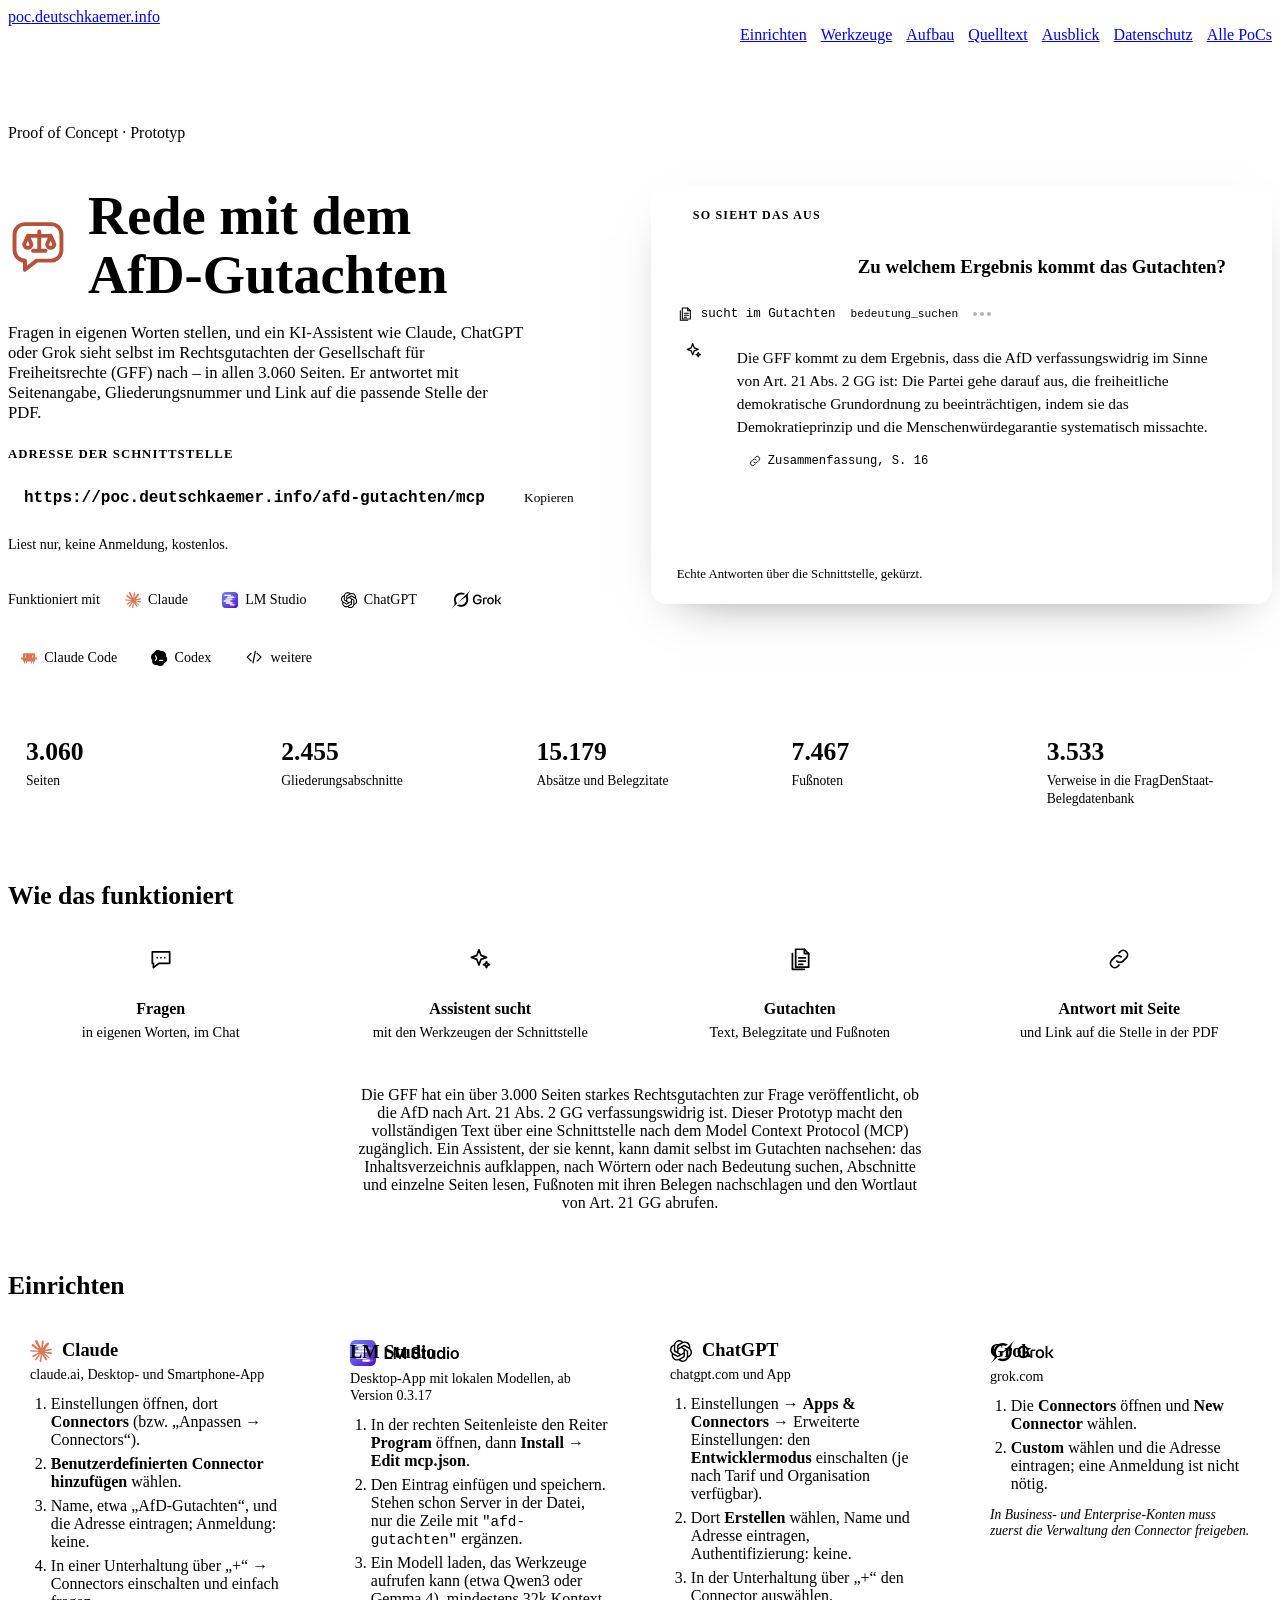
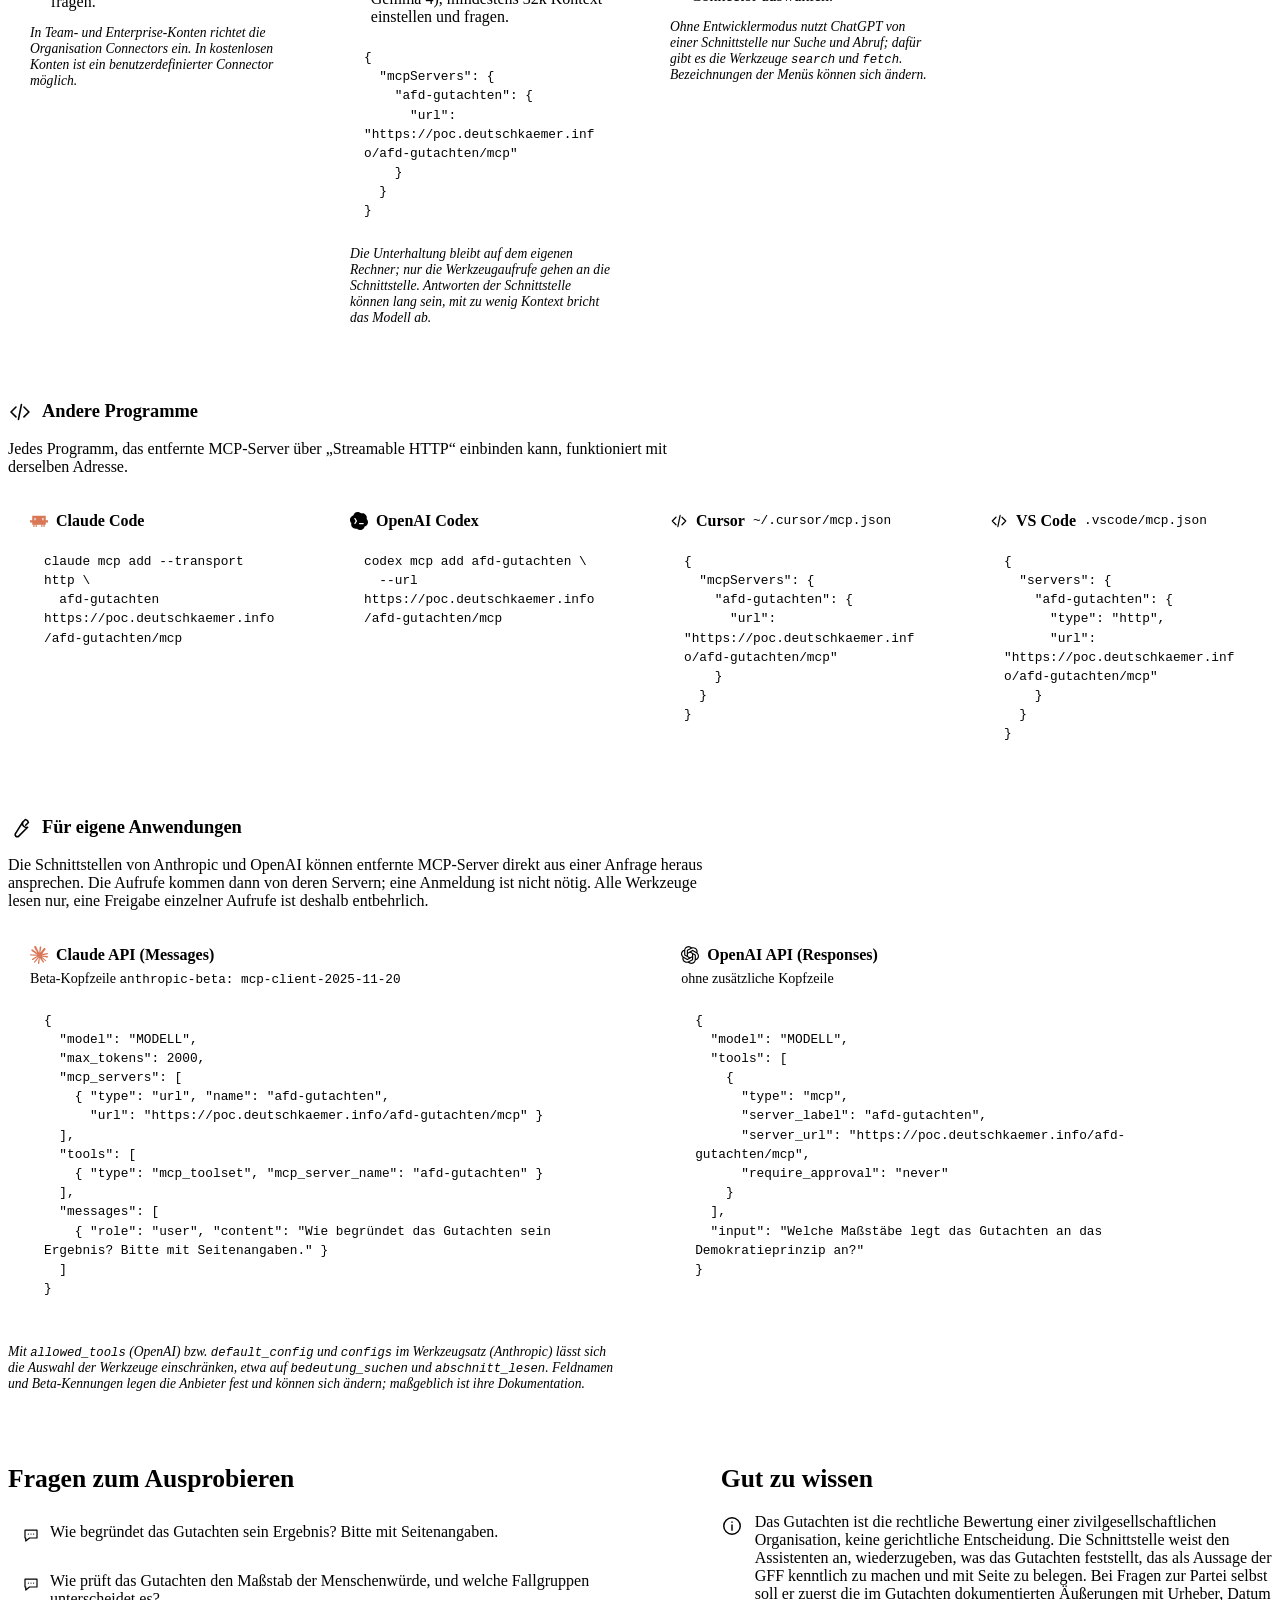
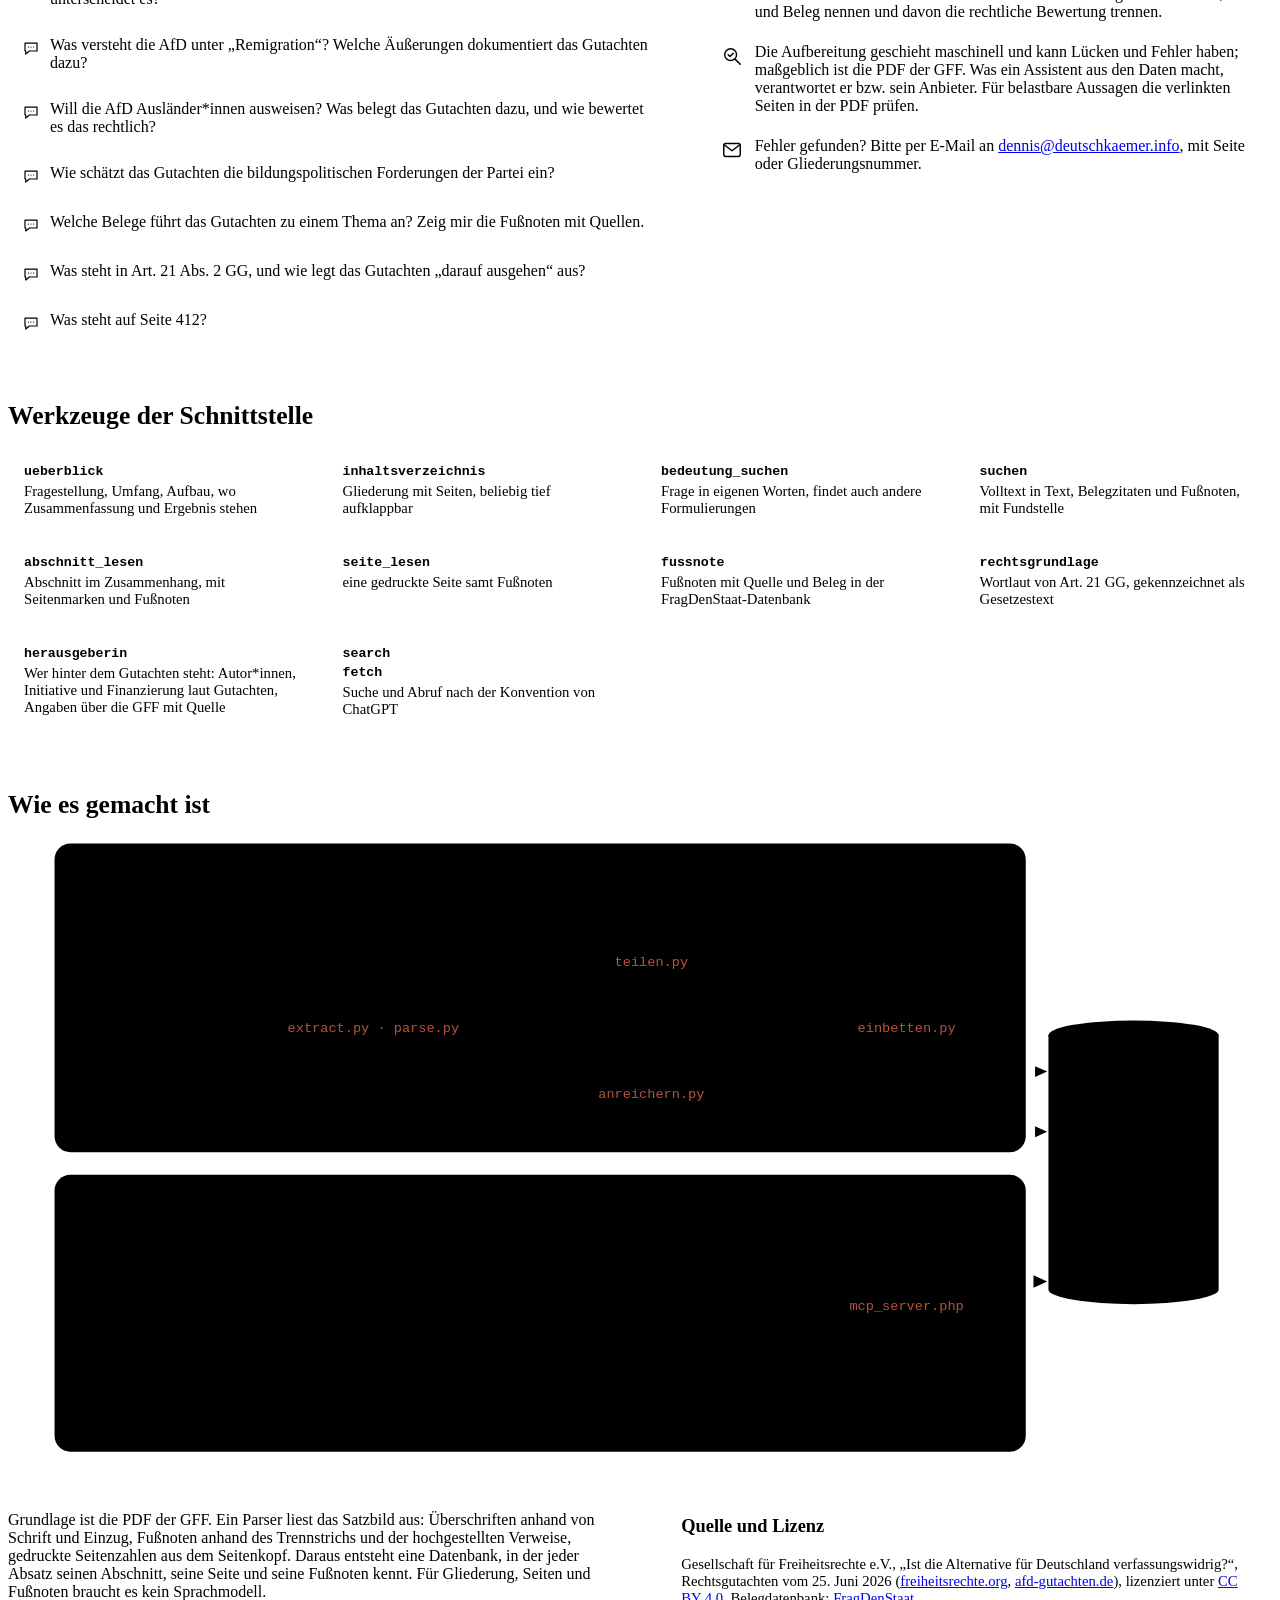
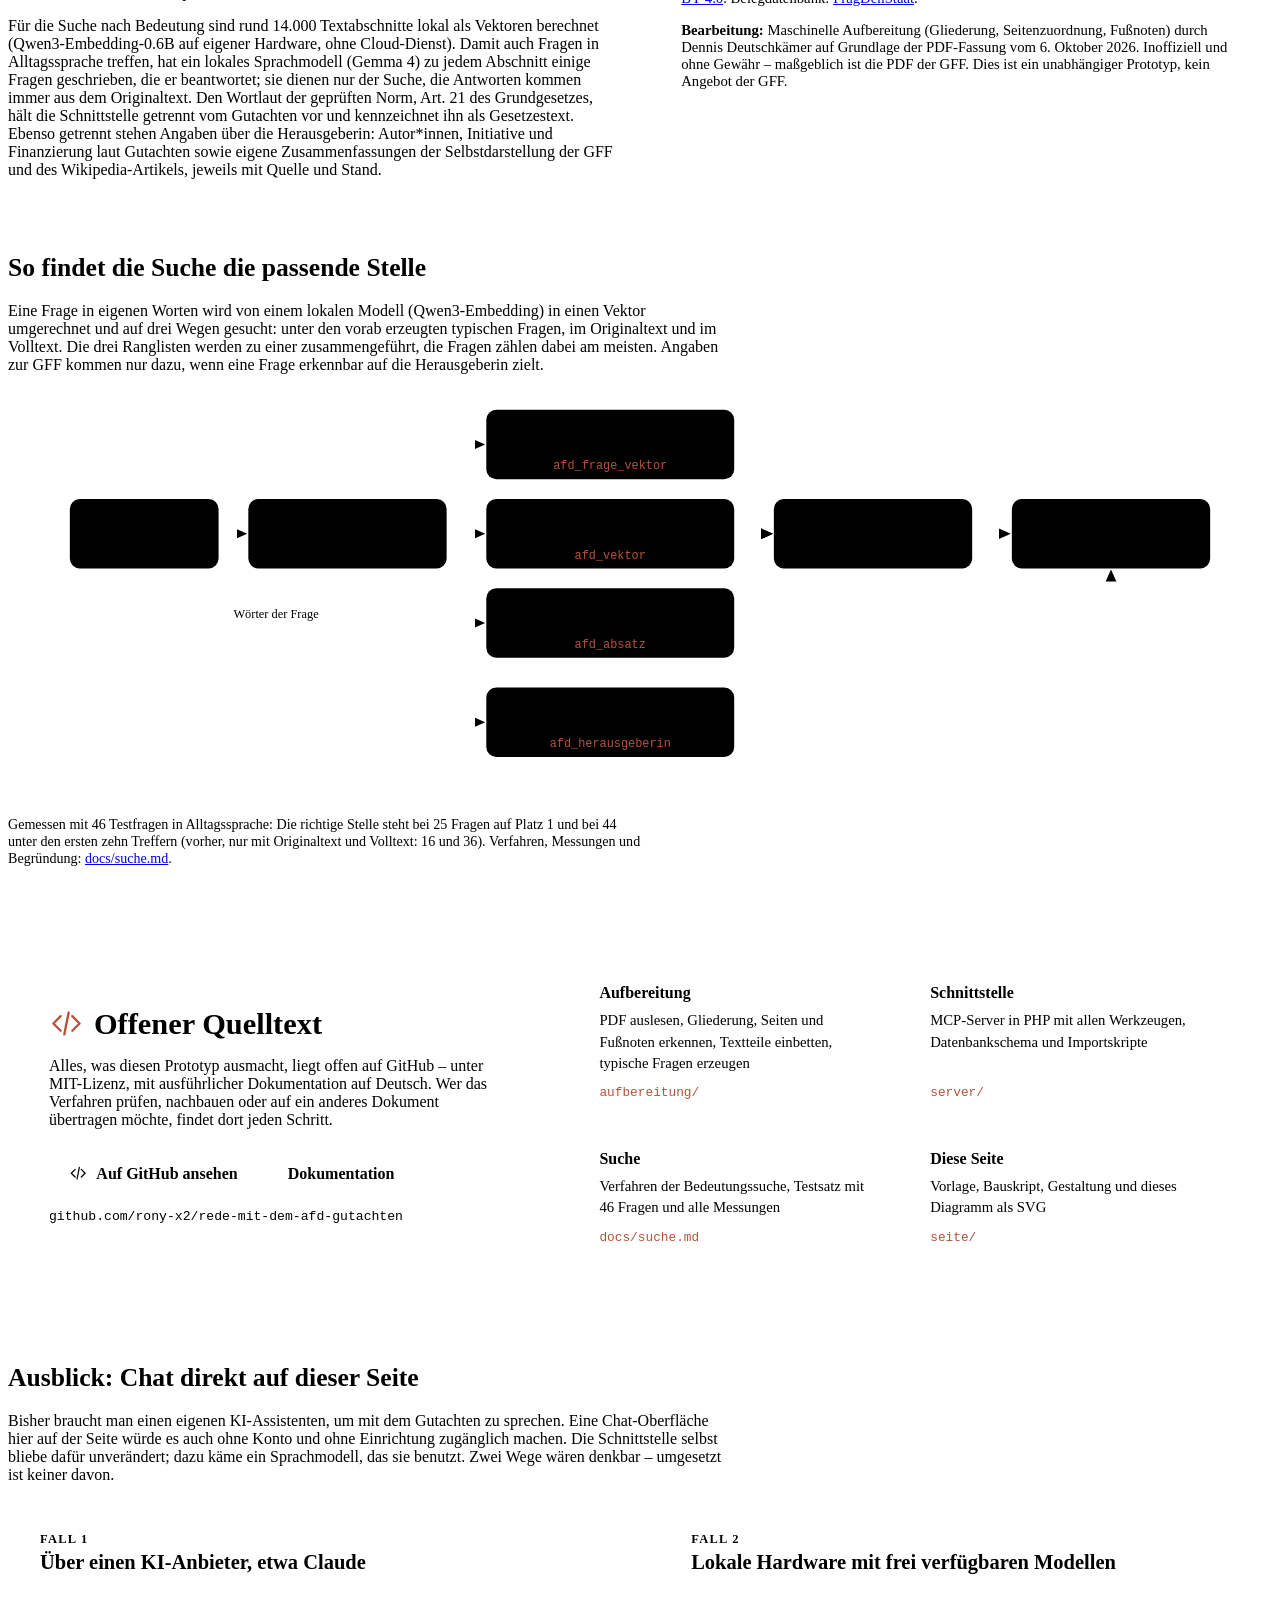
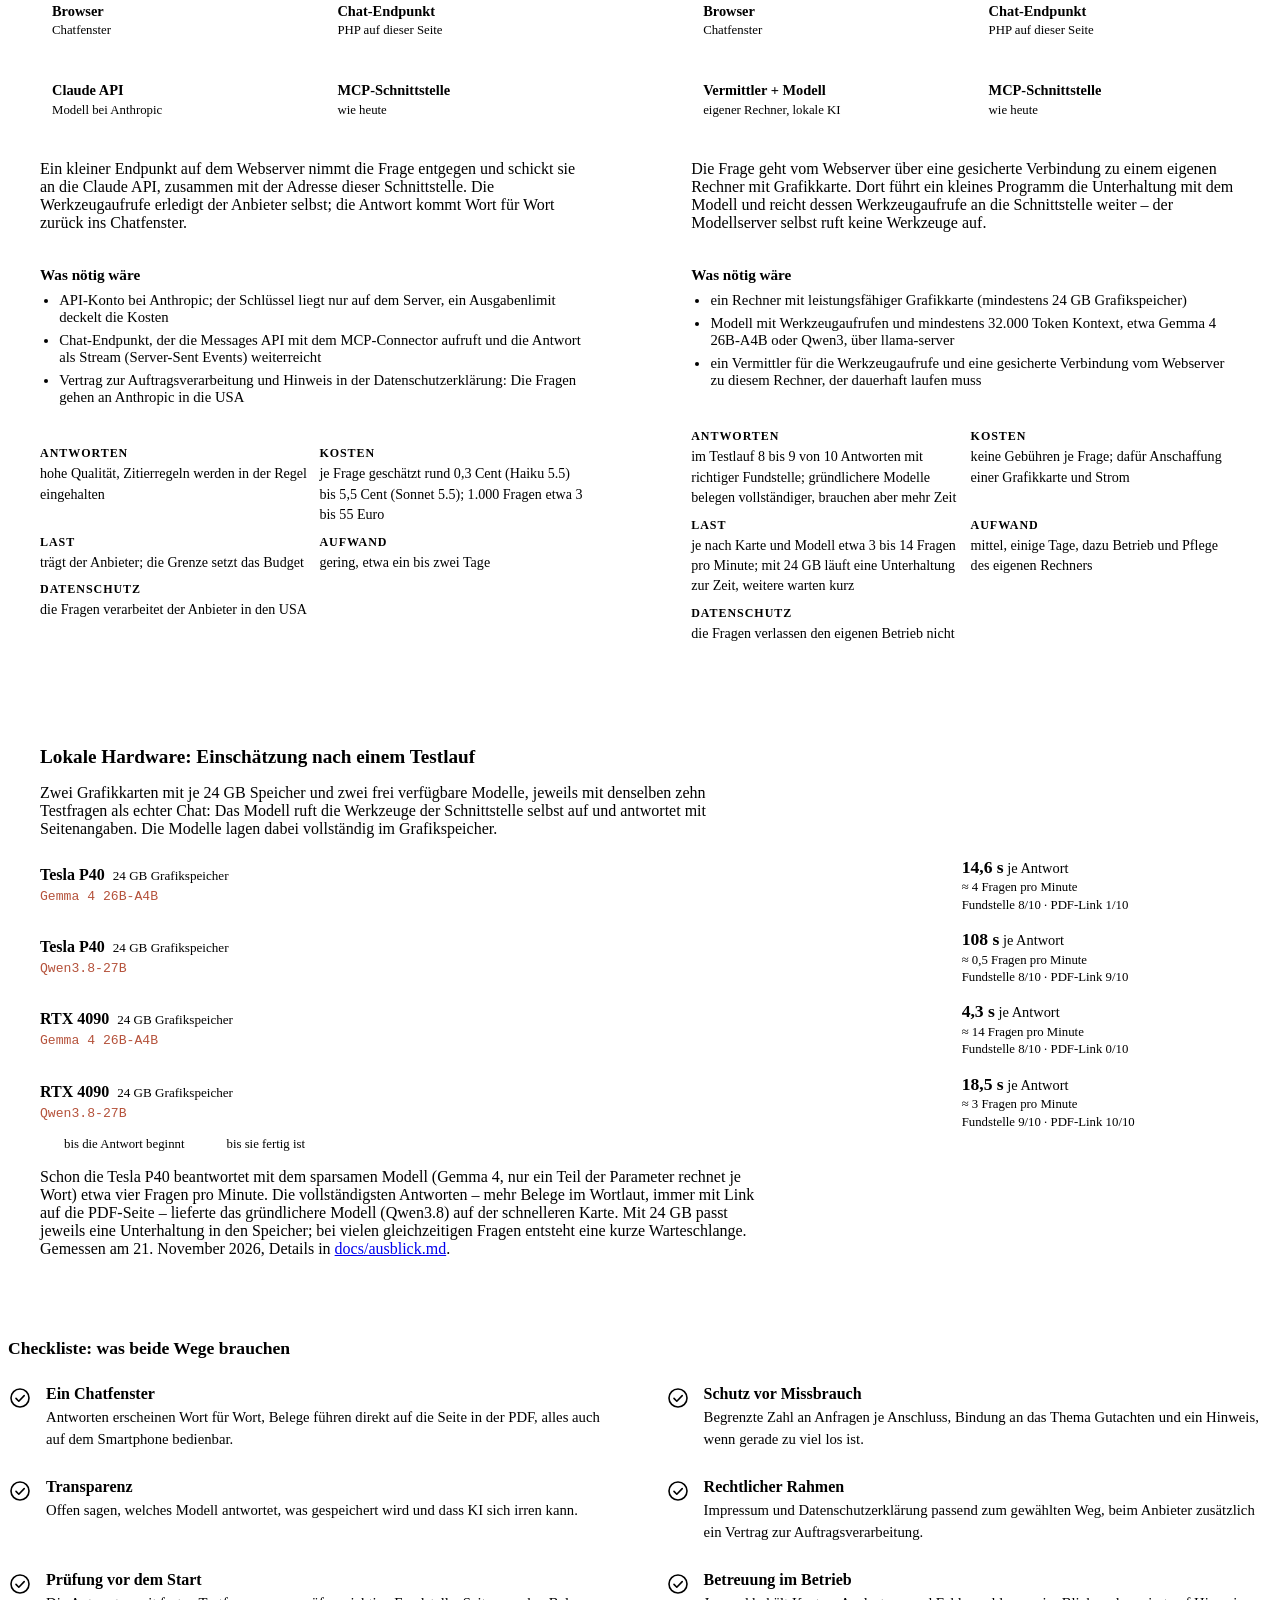
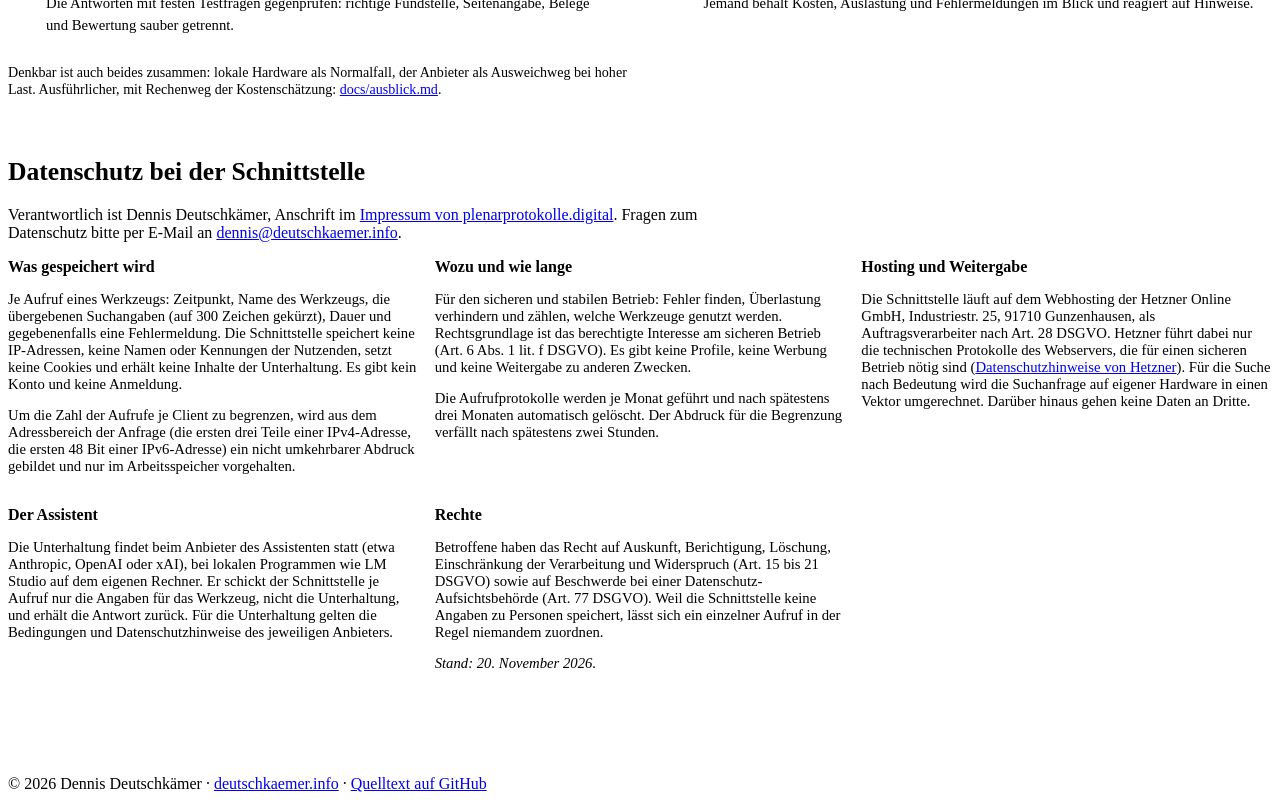
==== seite/index.html @ be5e16a2 "Projektseite vollständig im Repository Gebaute Seite (seite/index.html) und das gemeinsame Styleshee" ====
<!DOCTYPE html>
<html lang="de">
<head>
  <meta charset="utf-8">
  <meta name="viewport" content="width=device-width, initial-scale=1">
  <title>Rede mit dem AfD-Gutachten – Proof of Concept</title>
  <meta name="description" content="Das Rechtsgutachten der Gesellschaft für Freiheitsrechte zur AfD mit Claude, ChatGPT, Grok oder einem anderen Assistenten befragen: Einrichtung der MCP-Schnittstelle, Antworten mit Seitenangaben.">
  <meta name="robots" content="noindex">
  <meta name="color-scheme" content="dark light">
  <meta name="darkreader-lock">
  <link rel="icon" href="favicon.svg" type="image/svg+xml">
  <link rel="icon" href="favicon-32.png" sizes="32x32" type="image/png">
  <link rel="apple-touch-icon" href="apple-touch-icon.png">
  <meta name="theme-color" content="#0f1115">
  <script>document.documentElement.classList.add('js')</script>
  <link rel="stylesheet" href="/style.css?v=5">
  <link rel="stylesheet" href="seite.css?v=16">
</head>
<body>
  <header class="kopf">
    <div class="rahmen">
      <a class="marke" href="/">poc<span>.deutschkaemer.info</span></a>
      <button class="menue-knopf" type="button" aria-expanded="false" aria-controls="hauptnavigation"><svg class="ikon auf" viewBox="0 0 24 24" fill="none" stroke="currentColor" stroke-width="1.6" stroke-linecap="round" stroke-linejoin="round" aria-hidden="true" focusable="false"><path d="M4 7h16M4 12h16M4 17h16"/></svg><svg class="ikon zu" viewBox="0 0 24 24" fill="none" stroke="currentColor" stroke-width="1.6" stroke-linecap="round" stroke-linejoin="round" aria-hidden="true" focusable="false"><path d="M6 6l12 12M18 6L6 18"/></svg><span class="menue-wort">Menü</span></button>
      <nav id="hauptnavigation" aria-label="Hauptnavigation">
        <a href="#einrichten">Einrichten</a>
        <a href="#werkzeuge">Werkzeuge</a>
        <a href="#aufbau">Aufbau</a>
        <a href="#quelltext">Quelltext</a>
        <a href="#ausblick">Ausblick</a>
        <a href="#datenschutz">Datenschutz</a>
        <a href="/">Alle PoCs</a>
      </nav>
    </div>
  </header>

  <main class="rahmen">
    <section class="buehne">
      <div class="buehne-text">
        <p class="kicker">Proof of Concept · Prototyp</p>
        <h1 class="mit-zeichen"><svg class="projektzeichen" viewBox="0 0 24 24" fill="none" stroke="currentColor" stroke-width="1.6" stroke-linecap="round" stroke-linejoin="round" aria-hidden="true" focusable="false"><path d="M7.5 3.5h9a4 4 0 0 1 4 4v6a4 4 0 0 1-4 4h-5.5l-4.5 3.5v-3.5a4 4 0 0 1-4-4v-6a4 4 0 0 1 4-4z"/><path d="M12 6.3v7.4M9.6 13.7h4.8M7.6 8h8.8M7.6 8L6.2 11.2M7.6 8L9 11.2M6.2 11.2a1.4 1.4 0 0 0 2.8 0M16.4 8L15 11.2M16.4 8L17.8 11.2M15 11.2a1.4 1.4 0 0 0 2.8 0"/></svg><span>Rede mit dem AfD&#8209;Gutachten</span></h1>
        <p class="lead">Fragen in eigenen Worten stellen, und ein KI-Assistent wie Claude, ChatGPT oder Grok sieht selbst im Rechtsgutachten der Gesellschaft für Freiheitsrechte (GFF) nach – in allen 3.060 Seiten. Er antwortet mit Seitenangabe, Gliederungsnummer und Link auf die passende Stelle der PDF.</p>
        <p class="adresse-titel">Adresse der Schnittstelle</p>
        <div class="adresse"><code id="mcp-adresse">https://poc.deutschkaemer.info/afd-gutachten/mcp</code><button class="kopieren" type="button" data-kopie="mcp-adresse">Kopieren</button></div>
        <p class="klein">Liest nur, keine Anmeldung, kostenlos.</p>
        <div class="anbieter"><span>Funktioniert mit</span>
          <a href="#claude"><svg class="logo" aria-hidden="true" focusable="false" xmlns="http://www.w3.org/2000/svg" viewBox="0 0 100 100" fill="hsl(14.8, 63.1%, 59.6%)"><path d="m19.6 66.5 19.7-11 .3-1-.3-.5h-1l-3.3-.2-11.2-.3L14 53l-9.5-.5-2.4-.5L0 49l.2-1.5 2-1.3 2.9.2 6.3.5 9.5.6 6.9.4L38 49.1h1.6l.2-.7-.5-.4-.4-.4L29 41l-10.6-7-5.6-4.1-3-2-1.5-2-.6-4.2 2.7-3 3.7.3.9.2 3.7 2.9 8 6.1L37 36l1.5 1.2.6-.4.1-.3-.7-1.1L33 25l-6-10.4-2.7-4.3-.7-2.6c-.3-1-.4-2-.4-3l3-4.2L28 0l4.2.6L33.8 2l2.6 6 4.1 9.3L47 29.9l2 3.8 1 3.4.3 1h.7v-.5l.5-7.2 1-8.7 1-11.2.3-3.2 1.6-3.8 3-2L61 2.6l2 2.9-.3 1.8-1.1 7.7L59 27.1l-1.5 8.2h.9l1-1.1 4.1-5.4 6.9-8.6 3-3.5L77 13l2.3-1.8h4.3l3.1 4.7-1.4 4.9-4.4 5.6-3.7 4.7-5.3 7.1-3.2 5.7.3.4h.7l12-2.6 6.4-1.1 7.6-1.3 3.5 1.6.4 1.6-1.4 3.4-8.2 2-9.6 2-14.3 3.3-.2.1.2.3 6.4.6 2.8.2h6.8l12.6 1 3.3 2 1.9 2.7-.3 2-5.1 2.6-6.8-1.6-16-3.8-5.4-1.3h-.8v.4l4.6 4.5 8.3 7.5L89 80.1l.5 2.4-1.3 2-1.4-.2-9.2-7-3.6-3-8-6.8h-.5v.7l1.8 2.7 9.8 14.7.5 4.5-.7 1.4-2.6 1-2.7-.6-5.8-8-6-9-4.7-8.2-.5.4-2.9 30.2-1.3 1.5-3 1.2-2.5-2-1.4-3 1.4-6.2 1.6-8 1.3-6.4 1.2-7.9.7-2.6v-.2H49L43 72l-9 12.3-7.2 7.6-1.7.7-3-1.5.3-2.8L24 86l10-12.8 6-7.9 4-4.6-.1-.5h-.3L17.2 77.4l-4.7.6-2-2 .2-3 1-1 8-5.5Z"></path></svg>Claude</a>
          <a href="#lmstudio"><svg class="logo" aria-hidden="true" focusable="false" width="512" height="512" viewBox="0 0 512 512" fill="none" xmlns="http://www.w3.org/2000/svg"> <path d="M0 179.2C0 116.474 0 85.1112 12.2073 61.1531C22.9451 40.0789 40.0789 22.9451 61.1531 12.2073C85.1112 0 116.474 0 179.2 0H332.8C395.526 0 426.889 0 450.847 12.2073C471.921 22.9451 489.055 40.0789 499.793 61.1531C512 85.1112 512 116.474 512 179.2V332.8C512 395.526 512 426.889 499.793 450.847C489.055 471.921 471.921 489.055 450.847 499.793C426.889 512 395.526 512 332.8 512H179.2C116.474 512 85.1112 512 61.1531 499.793C40.0789 489.055 22.9451 471.921 12.2073 450.847C0 426.889 0 395.526 0 332.8V179.2Z" fill="url(#paint0_linear_496_292)"/> <rect opacity="0.25" x="128" y="84" width="224" height="44" rx="22" fill="white" style="fill:white;fill-opacity:1;"/> <rect x="64" y="84" width="224" height="44" rx="22" fill="white" style="fill:white;fill-opacity:1;"/> <rect opacity="0.25" x="224" y="144" width="224" height="44" rx="22" fill="white" style="fill:white;fill-opacity:1;"/> <rect x="160" y="144" width="224" height="44" rx="22" fill="white" style="fill:white;fill-opacity:1;"/> <rect opacity="0.25" x="168" y="204" width="224" height="44" rx="22" fill="white" style="fill:white;fill-opacity:1;"/> <rect x="104" y="204" width="224" height="44" rx="22" fill="white" style="fill:white;fill-opacity:1;"/> <rect opacity="0.25" x="112" y="264" width="224" height="44" rx="22" fill="white" style="fill:white;fill-opacity:1;"/> <rect x="48" y="264" width="224" height="44" rx="22" fill="white" style="fill:white;fill-opacity:1;"/> <rect opacity="0.25" x="176" y="324" width="224" height="44" rx="22" fill="white" style="fill:white;fill-opacity:1;"/> <rect x="112" y="324" width="224" height="44" rx="22" fill="white" style="fill:white;fill-opacity:1;"/> <rect opacity="0.25" x="304" y="384" width="152" height="44" rx="22" fill="white" style="fill:white;fill-opacity:1;"/> <rect x="240" y="384" width="152" height="44" rx="22" fill="white" style="fill:white;fill-opacity:1;"/> <defs> <linearGradient id="paint0_linear_496_292" x1="-219.792" y1="229.426" x2="239.06" y2="702.601" gradientUnits="userSpaceOnUse"> <stop stop-color="#6E7EF3" style="stop-color:#6E7EF3;stop-color:color(display-p3 0.4303 0.4946 0.9515);stop-opacity:1;"/> <stop offset="1" stop-color="#4F13BE" style="stop-color:#4F13BE;stop-color:color(display-p3 0.3079 0.0763 0.7470);stop-opacity:1;"/> </linearGradient> </defs> </svg>LM Studio</a>
          <a href="#chatgpt"><svg class="logo" aria-hidden="true" focusable="false" fill="currentColor" xmlns="http://www.w3.org/2000/svg" viewBox="1.68 1.75 16.65 16.5"><path d="M11.248 18.25q-.825 0-1.568-.314a4.3 4.3 0 0 1-1.32-.874 4 4 0 0 1-1.304.214 4 4 0 0 1-2.046-.544 4.27 4.27 0 0 1-1.518-1.485 4 4 0 0 1-.56-2.095q0-.48.131-1.04A4.4 4.4 0 0 1 2.04 10.71a4.07 4.07 0 0 1 .017-3.4 4.2 4.2 0 0 1 1.056-1.418 3.8 3.8 0 0 1 1.6-.842 3.9 3.9 0 0 1 .76-1.683q.593-.759 1.451-1.188a4.04 4.04 0 0 1 1.832-.429q.825 0 1.567.313.742.314 1.32.875a4 4 0 0 1 1.304-.215q1.106 0 2.046.545a4.14 4.14 0 0 1 1.501 1.485q.578.941.578 2.095 0 .48-.132 1.04.66.61 1.023 1.419.363.792.363 1.666 0 .892-.38 1.717a4.3 4.3 0 0 1-1.072 1.435 3.8 3.8 0 0 1-1.584.825 3.8 3.8 0 0 1-.775 1.683 4.06 4.06 0 0 1-1.436 1.188 4.04 4.04 0 0 1-1.832.429m-4.076-2.062q.825 0 1.435-.347l3.103-1.782a.36.36 0 0 0 .164-.313v-1.42L7.881 14.62a.67.67 0 0 1-.726 0l-3.118-1.798a.5.5 0 0 1-.017.115v.198q0 .841.396 1.551.413.693 1.139 1.089a3.2 3.2 0 0 0 1.617.412m.165-2.69a.4.4 0 0 0 .181.05q.083 0 .165-.05l1.238-.71-3.977-2.31a.7.7 0 0 1-.363-.643v-3.58q-.825.362-1.32 1.122a2.9 2.9 0 0 0-.495 1.65q0 .809.413 1.55.412.743 1.072 1.123zm3.91 3.663q.875 0 1.585-.396a2.96 2.96 0 0 0 1.534-2.64v-3.564a.32.32 0 0 0-.165-.297l-1.254-.726v4.604a.7.7 0 0 1-.363.643l-3.119 1.799a3 3 0 0 0 1.783.577m.627-6.039V8.878L10.01 7.822 8.129 8.878v2.244l1.881 1.056zM7.057 5.859a.7.7 0 0 1 .363-.644l3.119-1.798a3 3 0 0 0-1.782-.578q-.874 0-1.584.396A2.96 2.96 0 0 0 6.05 4.324a3.07 3.07 0 0 0-.396 1.551v3.547q0 .199.165.314l1.237.726zm8.383 7.887q.825-.364 1.303-1.123.495-.758.495-1.65a3.15 3.15 0 0 0-.412-1.55q-.413-.743-1.073-1.123l-3.086-1.782q-.099-.065-.181-.049a.3.3 0 0 0-.165.05l-1.238.692 3.993 2.327a.6.6 0 0 1 .264.264.64.64 0 0 1 .1.363zm-3.317-8.382a.63.63 0 0 1 .726 0l3.135 1.831v-.297q0-.792-.396-1.501a2.86 2.86 0 0 0-1.105-1.155q-.71-.43-1.65-.43-.825 0-1.436.347L8.294 5.941a.36.36 0 0 0-.165.314v1.418z"/></svg>ChatGPT</a>
          <a href="#grok" aria-label="Grok"><svg class="logo-breit" aria-hidden="true" focusable="false" viewBox="0 0 88 33" fill="none" xmlns="http://www.w3.org/2000/svg"><path d="M76.4462 24.7077V8.41584H79.0216V19.1679L84.4685 12.9109H87.5908L82.6908 18.2731L87.6364 24.7077H84.5596L80.5539 19.1788L79.0216 19.1679V24.7077H76.4462Z" fill="currentColor"></path><path d="M68.6362 24.9815C64.8074 24.9815 62.7335 22.2662 62.7335 18.7979C62.7335 15.3068 64.8074 12.6143 68.6362 12.6143C72.4878 12.6143 74.5389 15.3068 74.5389 18.7979C74.5389 22.2662 72.4878 24.9815 68.6362 24.9815ZM65.4228 18.7979C65.4228 21.4904 66.8813 22.8366 68.6362 22.8366C70.4139 22.8366 71.8497 21.4904 71.8497 18.7979C71.8497 16.1054 70.4139 14.7363 68.6362 14.7363C66.8813 14.7363 65.4228 16.1054 65.4228 18.7979Z" fill="currentColor"></path><path d="M55.5659 24.7077V14.782L57.731 12.9109H62.3347V15.1014H58.1413V24.7077H55.5659Z" fill="currentColor"></path><path d="M45.7187 25.009C40.8101 25.009 37.8834 21.4448 37.8834 16.5846C37.8834 11.6788 40.9146 8.02795 45.8145 8.02795C49.6433 8.02795 52.4466 9.99027 53.1075 13.6411H50.1675C49.7345 11.5647 48.0024 10.401 45.8145 10.401C42.282 10.401 40.7322 13.4586 40.7322 16.5846C40.7322 19.7106 42.282 22.7454 45.8145 22.7454C49.1875 22.7454 50.6689 20.3039 50.7828 18.2731H45.7006V15.9105H53.381L53.3684 17.1457C53.3684 21.7359 51.4978 25.009 45.7187 25.009Z" fill="currentColor"></path><path d="M13.2371 21.0407L24.3186 12.8506C24.8619 12.4491 25.6384 12.6057 25.8973 13.2294C27.2597 16.5185 26.651 20.4712 23.9403 23.1851C21.2297 25.8989 17.4581 26.4941 14.0108 25.1386L10.2449 26.8843C15.6463 30.5806 22.2053 29.6665 26.304 25.5601C29.5551 22.3051 30.562 17.8683 29.6205 13.8673L29.629 13.8758C28.2637 7.99809 29.9647 5.64871 33.449 0.844576C33.5314 0.730667 33.6139 0.616757 33.6964 0.5L29.1113 5.09055V5.07631L13.2343 21.0436" fill="currentColor"></path><path d="M10.9503 23.0313C7.07343 19.3235 7.74185 13.5853 11.0498 10.2763C13.4959 7.82722 17.5036 6.82767 21.0021 8.2971L24.7595 6.55998C24.0826 6.07017 23.215 5.54334 22.2195 5.17313C17.7198 3.31926 12.3326 4.24192 8.67479 7.90126C5.15635 11.4239 4.0499 16.8403 5.94992 21.4622C7.36924 24.9165 5.04257 27.3598 2.69884 29.826C1.86829 30.7002 1.0349 31.5745 0.36364 32.5L10.9474 23.0341" fill="currentColor"></path></svg></a>
          <a href="#andere"><svg class="logo" aria-hidden="true" focusable="false" fill="currentColor" xmlns="http://www.w3.org/2000/svg" viewBox="0 0 24 24"> <path clip-rule="evenodd" d="M20.998 10.949H24v3.102h-3v3.028h-1.487V20H18v-2.921h-1.487V20H15v-2.921H9V20H7.488v-2.921H6V20H4.487v-2.921H3V14.05H0V10.95h3V5h17.998v5.949zM6 10.949h1.488V8.102H6v2.847zm10.51 0H18V8.102h-1.49v2.847z" fill="#D97757" fill-rule="evenodd" /> </svg>Claude Code</a>
          <a href="#andere"><svg class="logo" aria-hidden="true" focusable="false" xmlns="http://www.w3.org/2000/svg" viewBox="0 0 24 24" fill="currentColor" fill-rule="evenodd"> <path clip-rule="evenodd" d="M8.086.457a6.105 6.105 0 013.046-.415c1.333.153 2.521.72 3.564 1.7a.117.117 0 00.107.029c1.408-.346 2.762-.224 4.061.366l.063.03.154.076c1.357.703 2.33 1.77 2.918 3.198.278.679.418 1.388.421 2.126a5.655 5.655 0 01-.18 1.631.167.167 0 00.04.155 5.982 5.982 0 011.578 2.891c.385 1.901-.01 3.615-1.183 5.14l-.182.22a6.063 6.063 0 01-2.934 1.851.162.162 0 00-.108.102c-.255.736-.511 1.364-.987 1.992-1.199 1.582-2.962 2.462-4.948 2.451-1.583-.008-2.986-.587-4.21-1.736a.145.145 0 00-.14-.032c-.518.167-1.04.191-1.604.185a5.924 5.924 0 01-2.595-.622 6.058 6.058 0 01-2.146-1.781c-.203-.269-.404-.522-.551-.821a7.74 7.74 0 01-.495-1.283 6.11 6.11 0 01-.017-3.064.166.166 0 00.008-.074.115.115 0 00-.037-.064 5.958 5.958 0 01-1.38-2.202 5.196 5.196 0 01-.333-1.589 6.915 6.915 0 01.188-2.132c.45-1.484 1.309-2.648 2.577-3.493.282-.188.55-.334.802-.438.286-.12.573-.22.861-.304a.129.129 0 00.087-.087A6.016 6.016 0 015.635 2.31C6.315 1.464 7.132.846 8.086.457zm-.804 7.85a.848.848 0 00-1.473.842l1.694 2.965-1.688 2.848a.849.849 0 001.46.864l1.94-3.272a.849.849 0 00.007-.854l-1.94-3.393zm5.446 6.24a.849.849 0 000 1.695h4.848a.849.849 0 000-1.696h-4.848z" /> </svg>Codex</a>
          <a href="#andere"><svg class="ikon logo" viewBox="0 0 24 24" fill="none" stroke="currentColor" stroke-width="1.6" stroke-linecap="round" stroke-linejoin="round" aria-hidden="true" focusable="false"><path d="M8 7l-5 5 5 5M16 7l5 5-5 5M13.5 4.5l-3 15"/></svg>weitere</a>
        </div>
      </div>

      <div class="gespraech" aria-roledescription="Beispiel-Unterhaltung">
        <div class="gespraech-kopf"><span class="lampe"></span>So sieht das aus</div>
        <div class="g-buehne" aria-live="off">
          <div class="g aktiv">
            <div class="blase frage"><span class="frage-text" data-text="Zu welchem Ergebnis kommt das Gutachten?">Zu welchem Ergebnis kommt das Gutachten?</span></div>
            <div class="werkzeug-zeile"><svg class="ikon" viewBox="0 0 24 24" fill="none" stroke="currentColor" stroke-width="1.6" stroke-linecap="round" stroke-linejoin="round" aria-hidden="true" focusable="false"><path d="M8 3h8l4 4v12.5H8z"/><path d="M16 3v4h4"/><path d="M11 11h6M11 14h6M11 17h3.5"/><path d="M5 7v14.5h11"/></svg><span class="nw">sucht im Gutachten</span><code>bedeutung_suchen</code><span class="tippen"><i></i><i></i><i></i></span></div>
            <div class="antwort-zeile">
              <span class="avatar"><svg class="ikon" viewBox="0 0 24 24" fill="none" stroke="currentColor" stroke-width="1.6" stroke-linecap="round" stroke-linejoin="round" aria-hidden="true" focusable="false"><path d="M11 3.5l1.9 5.1 5.1 1.9-5.1 1.9L11 17.5l-1.9-5.1L4 10.5l5.1-1.9z"/><path d="M18 14.5l.8 1.9 1.9.8-1.9.8-.8 1.9-.8-1.9-1.9-.8 1.9-.8z"/></svg></span>
              <div class="blase antwort">Die GFF kommt zu dem Ergebnis, dass die AfD verfassungswidrig im Sinne von Art. 21 Abs. 2 GG ist: Die Partei gehe darauf aus, die freiheitliche demokratische Grundordnung zu beeinträchtigen, indem sie das Demokratieprinzip und die Menschenwürdegarantie systematisch missachte.<br><a class="beleg" href="https://freiheitsrechte.org/uploads/publications/Demokratie/GFF_AfD-Gutachten.pdf#page=18"><svg class="ikon" viewBox="0 0 24 24" fill="none" stroke="currentColor" stroke-width="1.6" stroke-linecap="round" stroke-linejoin="round" aria-hidden="true" focusable="false"><path d="M10 14a4 4 0 0 0 5.7 0l3-3a4 4 0 0 0-5.7-5.7l-1 1"/><path d="M14 10a4 4 0 0 0-5.7 0l-3 3a4 4 0 0 0 5.7 5.7l1-1"/></svg>Zusammenfassung, S. 16</a></div>
            </div>
          </div>
          <div class="g" aria-hidden="true">
            <div class="blase frage"><span class="frage-text" data-text="Was sagt das Gutachten zur „Remigration“?">Was sagt das Gutachten zur „Remigration“?</span></div>
            <div class="werkzeug-zeile"><svg class="ikon" viewBox="0 0 24 24" fill="none" stroke="currentColor" stroke-width="1.6" stroke-linecap="round" stroke-linejoin="round" aria-hidden="true" focusable="false"><path d="M8 3h8l4 4v12.5H8z"/><path d="M16 3v4h4"/><path d="M11 11h6M11 14h6M11 17h3.5"/><path d="M5 7v14.5h11"/></svg><span class="nw">sucht im Gutachten</span><code>bedeutung_suchen</code><span class="tippen"><i></i><i></i><i></i></span></div>
            <div class="antwort-zeile">
              <span class="avatar"><svg class="ikon" viewBox="0 0 24 24" fill="none" stroke="currentColor" stroke-width="1.6" stroke-linecap="round" stroke-linejoin="round" aria-hidden="true" focusable="false"><path d="M11 3.5l1.9 5.1 5.1 1.9-5.1 1.9L11 17.5l-1.9-5.1L4 10.5l5.1-1.9z"/><path d="M18 14.5l.8 1.9 1.9.8-1.9.8-.8 1.9-.8-1.9-1.9-.8 1.9-.8z"/></svg></span>
              <div class="blase antwort">Es dokumentiert die Definition, auf die Björn Höcke 2024 verwies: Remigration umfasse „alle Maßnahmen und Anreize zu einer rechtsstaatlichen und gesetzeskonformen Rückführung ausreisepflichtiger Ausländer“. Die Forderung nach „millionenfacher Remigration“ bezieht die GFF zugunsten der Partei nur auf Ausländer*innen; in der angestrebten Abschiebepolitik sieht sie aber die Gefahr von Abschiebungen in Folter.<br><a class="beleg" href="https://freiheitsrechte.org/uploads/publications/Demokratie/GFF_AfD-Gutachten.pdf#page=180" tabindex="-1"><svg class="ikon" viewBox="0 0 24 24" fill="none" stroke="currentColor" stroke-width="1.6" stroke-linecap="round" stroke-linejoin="round" aria-hidden="true" focusable="false"><path d="M10 14a4 4 0 0 0 5.7 0l3-3a4 4 0 0 0-5.7-5.7l-1 1"/><path d="M14 10a4 4 0 0 0-5.7 0l-3 3a4 4 0 0 0 5.7 5.7l1-1"/></svg>S. 178, S. 790, S. 1572</a></div>
            </div>
          </div>
          <div class="g" aria-hidden="true">
            <div class="blase frage"><span class="frage-text" data-text="Welche Rolle spielt das Vorfeld der Partei?">Welche Rolle spielt das Vorfeld der Partei?</span></div>
            <div class="werkzeug-zeile"><svg class="ikon" viewBox="0 0 24 24" fill="none" stroke="currentColor" stroke-width="1.6" stroke-linecap="round" stroke-linejoin="round" aria-hidden="true" focusable="false"><path d="M8 3h8l4 4v12.5H8z"/><path d="M16 3v4h4"/><path d="M11 11h6M11 14h6M11 17h3.5"/><path d="M5 7v14.5h11"/></svg><span class="nw">sucht im Gutachten</span><code>bedeutung_suchen</code><span class="tippen"><i></i><i></i><i></i></span></div>
            <div class="antwort-zeile">
              <span class="avatar"><svg class="ikon" viewBox="0 0 24 24" fill="none" stroke="currentColor" stroke-width="1.6" stroke-linecap="round" stroke-linejoin="round" aria-hidden="true" focusable="false"><path d="M11 3.5l1.9 5.1 5.1 1.9-5.1 1.9L11 17.5l-1.9-5.1L4 10.5l5.1-1.9z"/><path d="M18 14.5l.8 1.9 1.9.8-1.9.8-.8 1.9-.8-1.9-1.9-.8 1.9-.8z"/></svg></span>
              <div class="blase antwort">Laut Gutachten setzt die Neue Rechte zuerst auf den vorpolitischen Raum von Kultur und Zivilgesellschaft, um dort die Voraussetzungen für politische Macht zu schaffen. Untersucht werden Identitäre Bewegung, Institut für Staatspolitik, Ein Prozent und Compact; als Beispiel zitiert es Maximilian Krah: „ich wäre nicht Spitzenkandidat ohne Ihrer beider Hilfe“.<br><a class="beleg" href="https://freiheitsrechte.org/uploads/publications/Demokratie/GFF_AfD-Gutachten.pdf#page=360" tabindex="-1"><svg class="ikon" viewBox="0 0 24 24" fill="none" stroke="currentColor" stroke-width="1.6" stroke-linecap="round" stroke-linejoin="round" aria-hidden="true" focusable="false"><path d="M10 14a4 4 0 0 0 5.7 0l3-3a4 4 0 0 0-5.7-5.7l-1 1"/><path d="M14 10a4 4 0 0 0-5.7 0l-3 3a4 4 0 0 0 5.7 5.7l1-1"/></svg>Teil 1 G.I, S. 358–359</a></div>
            </div>
          </div>
          <div class="g" aria-hidden="true">
            <div class="blase frage"><span class="frage-text" data-text="Hat die GFF bei der Auswertung KI eingesetzt?">Hat die GFF bei der Auswertung KI eingesetzt?</span></div>
            <div class="werkzeug-zeile"><svg class="ikon" viewBox="0 0 24 24" fill="none" stroke="currentColor" stroke-width="1.6" stroke-linecap="round" stroke-linejoin="round" aria-hidden="true" focusable="false"><path d="M8 3h8l4 4v12.5H8z"/><path d="M16 3v4h4"/><path d="M11 11h6M11 14h6M11 17h3.5"/><path d="M5 7v14.5h11"/></svg><span class="nw">sucht im Gutachten</span><code>bedeutung_suchen</code><span class="tippen"><i></i><i></i><i></i></span></div>
            <div class="antwort-zeile">
              <span class="avatar"><svg class="ikon" viewBox="0 0 24 24" fill="none" stroke="currentColor" stroke-width="1.6" stroke-linecap="round" stroke-linejoin="round" aria-hidden="true" focusable="false"><path d="M11 3.5l1.9 5.1 5.1 1.9-5.1 1.9L11 17.5l-1.9-5.1L4 10.5l5.1-1.9z"/><path d="M18 14.5l.8 1.9 1.9.8-1.9.8-.8 1.9-.8-1.9-1.9-.8 1.9-.8z"/></svg></span>
              <div class="blase antwort">Ja, vor allem als Vorfilter: Quelloffene Sprachmodelle, lokal auf eigener Hardware betrieben, prüften jede Texteinheit auf Relevanz und ordneten sie einer Prüfungsdimension zu; Jurist*innen und Sozialwissenschaftler*innen prüften die Treffer. Für die rechtliche Einordnung entwarf KI nur vereinzelt Vorschläge, die ausnahmslos überarbeitet wurden.<br><a class="beleg" href="https://freiheitsrechte.org/uploads/publications/Demokratie/GFF_AfD-Gutachten.pdf#page=169" tabindex="-1"><svg class="ikon" viewBox="0 0 24 24" fill="none" stroke="currentColor" stroke-width="1.6" stroke-linecap="round" stroke-linejoin="round" aria-hidden="true" focusable="false"><path d="M10 14a4 4 0 0 0 5.7 0l3-3a4 4 0 0 0-5.7-5.7l-1 1"/><path d="M14 10a4 4 0 0 0-5.7 0l-3 3a4 4 0 0 0 5.7 5.7l1-1"/></svg>Einführung D, S. 149 und 167</a></div>
            </div>
          </div>
          <div class="g" aria-hidden="true">
            <div class="blase frage"><span class="frage-text" data-text="Was ist die Rechtsgrundlage?">Was ist die Rechtsgrundlage?</span></div>
            <div class="werkzeug-zeile"><svg class="ikon" viewBox="0 0 24 24" fill="none" stroke="currentColor" stroke-width="1.6" stroke-linecap="round" stroke-linejoin="round" aria-hidden="true" focusable="false"><path d="M8 3h8l4 4v12.5H8z"/><path d="M16 3v4h4"/><path d="M11 11h6M11 14h6M11 17h3.5"/><path d="M5 7v14.5h11"/></svg><span class="nw">sucht im Gutachten</span><code>rechtsgrundlage</code><span class="tippen"><i></i><i></i><i></i></span></div>
            <div class="antwort-zeile">
              <span class="avatar"><svg class="ikon" viewBox="0 0 24 24" fill="none" stroke="currentColor" stroke-width="1.6" stroke-linecap="round" stroke-linejoin="round" aria-hidden="true" focusable="false"><path d="M11 3.5l1.9 5.1 5.1 1.9-5.1 1.9L11 17.5l-1.9-5.1L4 10.5l5.1-1.9z"/><path d="M18 14.5l.8 1.9 1.9.8-1.9.8-.8 1.9-.8-1.9-1.9-.8 1.9-.8z"/></svg></span>
              <div class="blase antwort">Geprüft wird nach Art. 21 Abs. 2 GG: Verfassungswidrig sind Parteien, die „nach ihren Zielen oder nach dem Verhalten ihrer Anhänger darauf ausgehen, die freiheitliche demokratische Grundordnung zu beeinträchtigen oder zu beseitigen“. Darüber entscheidet das Bundesverfassungsgericht; wie die GFF die Merkmale auslegt, steht in Teil 2 des Gutachtens.<br><a class="beleg" href="https://www.gesetze-im-internet.de/gg/art_21.html" tabindex="-1"><svg class="ikon" viewBox="0 0 24 24" fill="none" stroke="currentColor" stroke-width="1.6" stroke-linecap="round" stroke-linejoin="round" aria-hidden="true" focusable="false"><path d="M10 14a4 4 0 0 0 5.7 0l3-3a4 4 0 0 0-5.7-5.7l-1 1"/><path d="M14 10a4 4 0 0 0-5.7 0l-3 3a4 4 0 0 0 5.7 5.7l1-1"/></svg>Art. 21 Abs. 2 GG</a></div>
            </div>
          </div>
          <div class="g" aria-hidden="true">
            <div class="blase frage"><span class="frage-text" data-text="Bedroht die AfD andere Politiker?">Bedroht die AfD andere Politiker?</span></div>
            <div class="werkzeug-zeile"><svg class="ikon" viewBox="0 0 24 24" fill="none" stroke="currentColor" stroke-width="1.6" stroke-linecap="round" stroke-linejoin="round" aria-hidden="true" focusable="false"><path d="M8 3h8l4 4v12.5H8z"/><path d="M16 3v4h4"/><path d="M11 11h6M11 14h6M11 17h3.5"/><path d="M5 7v14.5h11"/></svg><span class="nw">sucht im Gutachten</span><code>bedeutung_suchen</code><span class="tippen"><i></i><i></i><i></i></span></div>
            <div class="antwort-zeile">
              <span class="avatar"><svg class="ikon" viewBox="0 0 24 24" fill="none" stroke="currentColor" stroke-width="1.6" stroke-linecap="round" stroke-linejoin="round" aria-hidden="true" focusable="false"><path d="M11 3.5l1.9 5.1 5.1 1.9-5.1 1.9L11 17.5l-1.9-5.1L4 10.5l5.1-1.9z"/><path d="M18 14.5l.8 1.9 1.9.8-1.9.8-.8 1.9-.8-1.9-1.9-.8 1.9-.8z"/></svg></span>
              <div class="blase antwort">Laut Gutachten fordern AfD-Funktionär*innen, politische Gegner*innen für demokratisch legitimierte Entscheidungen strafrechtlich zu verfolgen; dokumentiert sind mehr als 220 solcher Äußerungen. Zudem versuchten Anhänger*innen in erheblichem Ausmaß, Gegner*innen einzuschüchtern. Die GFF sieht darin eine große Gefahr für den demokratischen Wettbewerb.<br><a class="beleg" href="https://freiheitsrechte.org/uploads/publications/Demokratie/GFF_AfD-Gutachten.pdf#page=1496" tabindex="-1"><svg class="ikon" viewBox="0 0 24 24" fill="none" stroke="currentColor" stroke-width="1.6" stroke-linecap="round" stroke-linejoin="round" aria-hidden="true" focusable="false"><path d="M10 14a4 4 0 0 0 5.7 0l3-3a4 4 0 0 0-5.7-5.7l-1 1"/><path d="M14 10a4 4 0 0 0-5.7 0l-3 3a4 4 0 0 0 5.7 5.7l1-1"/></svg>Teil 3 D.V, S. 1494–1495</a></div>
            </div>
          </div>
          <div class="g" aria-hidden="true">
            <div class="blase frage"><span class="frage-text" data-text="Wie steht die AfD zum Staat?">Wie steht die AfD zum Staat?</span></div>
            <div class="werkzeug-zeile"><svg class="ikon" viewBox="0 0 24 24" fill="none" stroke="currentColor" stroke-width="1.6" stroke-linecap="round" stroke-linejoin="round" aria-hidden="true" focusable="false"><path d="M8 3h8l4 4v12.5H8z"/><path d="M16 3v4h4"/><path d="M11 11h6M11 14h6M11 17h3.5"/><path d="M5 7v14.5h11"/></svg><span class="nw">sucht im Gutachten</span><code>bedeutung_suchen</code><span class="tippen"><i></i><i></i><i></i></span></div>
            <div class="antwort-zeile">
              <span class="avatar"><svg class="ikon" viewBox="0 0 24 24" fill="none" stroke="currentColor" stroke-width="1.6" stroke-linecap="round" stroke-linejoin="round" aria-hidden="true" focusable="false"><path d="M11 3.5l1.9 5.1 5.1 1.9-5.1 1.9L11 17.5l-1.9-5.1L4 10.5l5.1-1.9z"/><path d="M18 14.5l.8 1.9 1.9.8-1.9.8-.8 1.9-.8-1.9-1.9-.8 1.9-.8z"/></svg></span>
              <div class="blase antwort">Das Gutachten beschreibt eine systematische Delegitimierung demokratischer Institutionen: Etablierte Parteien würden als illegitime Vertretung dargestellt, Mehrheitsentscheidungen als Werk einer korrupten Elite. Rechtsstaatsfeindliche Ziele sieht die GFF derzeit dagegen nicht nachgewiesen, ebenso wenig einen Nationalstaat nach dem Prinzip der „Volksgemeinschaft“ wie bei der NPD.<br><a class="beleg" href="https://freiheitsrechte.org/uploads/publications/Demokratie/GFF_AfD-Gutachten.pdf#page=1544" tabindex="-1"><svg class="ikon" viewBox="0 0 24 24" fill="none" stroke="currentColor" stroke-width="1.6" stroke-linecap="round" stroke-linejoin="round" aria-hidden="true" focusable="false"><path d="M10 14a4 4 0 0 0 5.7 0l3-3a4 4 0 0 0-5.7-5.7l-1 1"/><path d="M14 10a4 4 0 0 0-5.7 0l-3 3a4 4 0 0 0 5.7 5.7l1-1"/></svg>S. 1542, S. 1443 und S. 116</a></div>
            </div>
          </div>
        </div>
        <div class="g-fuss">
          <p>Echte Antworten über die Schnittstelle, gekürzt.</p>
          <div class="g-punkte" role="group" aria-label="Beispiel wählen">
            <button class="g-punkt" type="button" aria-label="Beispiel 1" aria-current="true"></button>
            <button class="g-punkt" type="button" aria-label="Beispiel 2" aria-current="false"></button>
            <button class="g-punkt" type="button" aria-label="Beispiel 3" aria-current="false"></button>
            <button class="g-punkt" type="button" aria-label="Beispiel 4" aria-current="false"></button>
            <button class="g-punkt" type="button" aria-label="Beispiel 5" aria-current="false"></button>
            <button class="g-punkt" type="button" aria-label="Beispiel 6" aria-current="false"></button>
            <button class="g-punkt" type="button" aria-label="Beispiel 7" aria-current="false"></button>
          </div>
        </div>
      </div>
    </section>

    <ul class="kennzahlen" aria-label="Umfang der aufbereiteten Daten">
      <li><b>3.060</b><span>Seiten</span></li>
      <li><b>2.455</b><span>Gliederungsabschnitte</span></li>
      <li><b>15.179</b><span>Absätze und Belegzitate</span></li>
      <li><b>7.467</b><span>Fußnoten</span></li>
      <li><b>3.533</b><span>Verweise in die FragDenStaat-Belegdatenbank</span></li>
    </ul>

    <section class="block">
      <h2>Wie das funktioniert</h2>
      <ol class="ablauf">
        <li style="--n:0"><span class="rund"><svg class="ikon" viewBox="0 0 24 24" fill="none" stroke="currentColor" stroke-width="1.6" stroke-linecap="round" stroke-linejoin="round" aria-hidden="true" focusable="false"><path d="M4 5.5h16v10.5H10l-5 4v-4H4z"/><path d="M8.5 10.8h.01M12 10.8h.01M15.5 10.8h.01"/></svg></span><span><b>Fragen</b>in eigenen Worten, im Chat</span></li>
        <li style="--n:1"><span class="rund"><svg class="ikon" viewBox="0 0 24 24" fill="none" stroke="currentColor" stroke-width="1.6" stroke-linecap="round" stroke-linejoin="round" aria-hidden="true" focusable="false"><path d="M11 3.5l1.9 5.1 5.1 1.9-5.1 1.9L11 17.5l-1.9-5.1L4 10.5l5.1-1.9z"/><path d="M18 14.5l.8 1.9 1.9.8-1.9.8-.8 1.9-.8-1.9-1.9-.8 1.9-.8z"/></svg></span><span><b>Assistent sucht</b>mit den Werkzeugen der Schnittstelle</span></li>
        <li style="--n:2"><span class="rund"><svg class="ikon" viewBox="0 0 24 24" fill="none" stroke="currentColor" stroke-width="1.6" stroke-linecap="round" stroke-linejoin="round" aria-hidden="true" focusable="false"><path d="M8 3h8l4 4v12.5H8z"/><path d="M16 3v4h4"/><path d="M11 11h6M11 14h6M11 17h3.5"/><path d="M5 7v14.5h11"/></svg></span><span><b>Gutachten</b>Text, Belegzitate und Fußnoten</span></li>
        <li style="--n:3"><span class="rund"><svg class="ikon" viewBox="0 0 24 24" fill="none" stroke="currentColor" stroke-width="1.6" stroke-linecap="round" stroke-linejoin="round" aria-hidden="true" focusable="false"><path d="M10 14a4 4 0 0 0 5.7 0l3-3a4 4 0 0 0-5.7-5.7l-1 1"/><path d="M14 10a4 4 0 0 0-5.7 0l-3 3a4 4 0 0 0 5.7 5.7l1-1"/></svg></span><span><b>Antwort mit Seite</b>und Link auf die Stelle in der PDF</span></li>
      </ol>
      <p class="ablauf-text">Die GFF hat ein über 3.000 Seiten starkes Rechtsgutachten zur Frage veröffentlicht, ob die AfD nach Art.&nbsp;21 Abs.&nbsp;2 GG verfassungswidrig ist. Dieser Prototyp macht den vollständigen Text über eine Schnittstelle nach dem Model Context Protocol (MCP) zugänglich. Ein Assistent, der sie kennt, kann damit selbst im Gutachten nachsehen: das Inhaltsverzeichnis aufklappen, nach Wörtern oder nach Bedeutung suchen, Abschnitte und einzelne Seiten lesen, Fußnoten mit ihren Belegen nachschlagen und den Wortlaut von Art.&nbsp;21 GG abrufen.</p>
    </section>

    <section class="block" id="einrichten">
      <h2>Einrichten</h2>
      <div class="raster vier einrichten">
        <article class="kachel" id="claude">
          <h3 class="mit-logo"><svg class="logo" aria-hidden="true" focusable="false" xmlns="http://www.w3.org/2000/svg" viewBox="0 0 100 100" fill="hsl(14.8, 63.1%, 59.6%)"><path d="m19.6 66.5 19.7-11 .3-1-.3-.5h-1l-3.3-.2-11.2-.3L14 53l-9.5-.5-2.4-.5L0 49l.2-1.5 2-1.3 2.9.2 6.3.5 9.5.6 6.9.4L38 49.1h1.6l.2-.7-.5-.4-.4-.4L29 41l-10.6-7-5.6-4.1-3-2-1.5-2-.6-4.2 2.7-3 3.7.3.9.2 3.7 2.9 8 6.1L37 36l1.5 1.2.6-.4.1-.3-.7-1.1L33 25l-6-10.4-2.7-4.3-.7-2.6c-.3-1-.4-2-.4-3l3-4.2L28 0l4.2.6L33.8 2l2.6 6 4.1 9.3L47 29.9l2 3.8 1 3.4.3 1h.7v-.5l.5-7.2 1-8.7 1-11.2.3-3.2 1.6-3.8 3-2L61 2.6l2 2.9-.3 1.8-1.1 7.7L59 27.1l-1.5 8.2h.9l1-1.1 4.1-5.4 6.9-8.6 3-3.5L77 13l2.3-1.8h4.3l3.1 4.7-1.4 4.9-4.4 5.6-3.7 4.7-5.3 7.1-3.2 5.7.3.4h.7l12-2.6 6.4-1.1 7.6-1.3 3.5 1.6.4 1.6-1.4 3.4-8.2 2-9.6 2-14.3 3.3-.2.1.2.3 6.4.6 2.8.2h6.8l12.6 1 3.3 2 1.9 2.7-.3 2-5.1 2.6-6.8-1.6-16-3.8-5.4-1.3h-.8v.4l4.6 4.5 8.3 7.5L89 80.1l.5 2.4-1.3 2-1.4-.2-9.2-7-3.6-3-8-6.8h-.5v.7l1.8 2.7 9.8 14.7.5 4.5-.7 1.4-2.6 1-2.7-.6-5.8-8-6-9-4.7-8.2-.5.4-2.9 30.2-1.3 1.5-3 1.2-2.5-2-1.4-3 1.4-6.2 1.6-8 1.3-6.4 1.2-7.9.7-2.6v-.2H49L43 72l-9 12.3-7.2 7.6-1.7.7-3-1.5.3-2.8L24 86l10-12.8 6-7.9 4-4.6-.1-.5h-.3L17.2 77.4l-4.7.6-2-2 .2-3 1-1 8-5.5Z"></path></svg>Claude</h3>
          <p class="unter">claude.ai, Desktop- und Smartphone-App</p>
          <ol class="schritte">
            <li>Einstellungen öffnen, dort <strong>Connectors</strong> (bzw. „Anpassen → Connectors“).</li>
            <li><strong>Benutzerdefinierten Connector hinzufügen</strong> wählen.</li>
            <li>Name, etwa „AfD-Gutachten“, und die Adresse eintragen; Anmeldung: keine.</li>
            <li>In einer Unterhaltung über „+“ → Connectors einschalten und einfach fragen.</li>
          </ol>
          <p class="note">In Team- und Enterprise-Konten richtet die Organisation Connectors ein. In kostenlosen Konten ist ein benutzerdefinierter Connector möglich.</p>
        </article>
        <article class="kachel" id="lmstudio">
          <h3 class="mit-logo"><span class="lm-dunkel"><svg class="logo-wort" aria-hidden="true" focusable="false" width="1152" height="256" viewBox="0 0 1152 256" fill="none" xmlns="http://www.w3.org/2000/svg"> <path d="M0 89.6C0 58.2371 0 42.5556 6.10364 30.5765C11.4725 20.0395 20.0395 11.4725 30.5765 6.10364C42.5556 0 58.2371 0 89.6 0H166.4C197.763 0 213.444 0 225.423 6.10364C235.961 11.4725 244.527 20.0395 249.896 30.5765C256 42.5556 256 58.2371 256 89.6V166.4C256 197.763 256 213.444 249.896 225.423C244.527 235.961 235.961 244.527 225.423 249.896C213.444 256 197.763 256 166.4 256H89.6C58.2371 256 42.5556 256 30.5765 249.896C20.0395 244.527 11.4725 235.961 6.10364 225.423C0 213.444 0 197.763 0 166.4V89.6Z" fill="url(#paint0_linear_496_199)"/> <rect opacity="0.25" x="64" y="42" width="112" height="22" rx="11" fill="white" style="fill:white;fill-opacity:1;"/> <rect x="32" y="42" width="112" height="22" rx="11" fill="white" style="fill:white;fill-opacity:1;"/> <rect opacity="0.25" x="112" y="72" width="112" height="22" rx="11" fill="white" style="fill:white;fill-opacity:1;"/> <rect x="80" y="72" width="112" height="22" rx="11" fill="white" style="fill:white;fill-opacity:1;"/> <rect opacity="0.25" x="84" y="102" width="112" height="22" rx="11" fill="white" style="fill:white;fill-opacity:1;"/> <rect x="52" y="102" width="112" height="22" rx="11" fill="white" style="fill:white;fill-opacity:1;"/> <rect opacity="0.25" x="56" y="132" width="112" height="22" rx="11" fill="white" style="fill:white;fill-opacity:1;"/> <rect x="24" y="132" width="112" height="22" rx="11" fill="white" style="fill:white;fill-opacity:1;"/> <rect opacity="0.25" x="88" y="162" width="112" height="22" rx="11" fill="white" style="fill:white;fill-opacity:1;"/> <rect x="56" y="162" width="112" height="22" rx="11" fill="white" style="fill:white;fill-opacity:1;"/> <rect opacity="0.25" x="152" y="192" width="76" height="22" rx="11" fill="white" style="fill:white;fill-opacity:1;"/> <rect x="120" y="192" width="76" height="22" rx="11" fill="white" style="fill:white;fill-opacity:1;"/> <path d="M1031.56 188.099C1006.21 188.099 989.88 171.199 989.88 143.33V143.168C989.88 115.543 1006.46 98.4805 1031.48 98.4805C1056.59 98.4805 1073.24 115.38 1073.24 143.168V143.33C1073.24 171.28 1056.83 188.099 1031.56 188.099ZM1031.64 171.768C1044.4 171.768 1052.61 161.368 1052.61 143.33V143.168C1052.61 125.212 1044.32 114.893 1031.48 114.893C1018.89 114.893 1010.52 125.293 1010.52 143.168V143.33C1010.52 161.449 1018.72 171.768 1031.64 171.768Z" fill="white" style="fill:white;fill-opacity:1;"/> <path d="M965.656 87.9195C959.318 87.9195 954.362 82.882 954.362 76.8695C954.362 70.6945 959.318 65.7383 965.656 65.7383C971.993 65.7383 976.868 70.6945 976.868 76.8695C976.868 82.882 971.993 87.9195 965.656 87.9195ZM955.5 186.395V100.27H975.731V186.395H955.5Z" fill="white" style="fill:white;fill-opacity:1;"/> <path d="M889.919 188.098C868.144 188.098 854.331 171.036 854.331 143.33V143.248C854.331 115.461 868.225 98.4797 889.838 98.4797C902.025 98.4797 911.856 104.736 916.731 115.055H917.219V69.1484H937.45V186.392H917.219V171.767H916.731C911.856 181.923 902.35 188.098 889.919 188.098ZM896.013 171.036C908.525 171.036 917.219 160.23 917.219 143.33V143.248C917.219 126.43 908.444 115.542 896.013 115.542C883.094 115.542 874.969 126.105 874.969 143.248V143.33C874.969 160.473 883.013 171.036 896.013 171.036Z" fill="white" style="fill:white;fill-opacity:1;"/> <path d="M793.789 188.101C774.857 188.101 764.051 175.913 764.051 155.926V100.27H784.282V151.945C784.282 164.132 789.97 171.038 801.507 171.038C813.126 171.038 820.52 162.67 820.52 150.157V100.27H840.751V186.395H820.52V172.907H820.114C815.645 182.088 806.789 188.101 793.789 188.101Z" fill="white" style="fill:white;fill-opacity:1;"/> <path d="M740.071 188.102C722.033 188.102 713.502 180.789 713.502 163.077V115.87H701.314V100.27H713.502V78.4141H734.058V100.27H750.064V115.87H734.058V161.37C734.058 169.82 737.796 172.502 745.189 172.502C747.139 172.502 748.683 172.258 750.064 172.177V187.37C747.708 187.695 744.133 188.102 740.071 188.102Z" fill="white" style="fill:white;fill-opacity:1;"/> <path d="M648.084 188.423C621.19 188.423 603.478 175.748 602.096 154.705L602.015 153.486H622.084L622.246 154.461C623.79 164.536 634.109 170.792 648.815 170.792C663.603 170.792 672.865 164.211 672.865 154.136V154.055C672.865 145.28 666.771 140.567 651.659 137.398L639.065 134.798C615.99 130.005 604.615 119.28 604.615 101.811V101.73C604.696 81.0922 622.815 67.1172 648.084 67.1172C673.678 67.1172 690.415 80.6047 691.634 100.673L691.715 102.055H671.646L671.484 101.08C670.103 90.8422 661.084 84.7484 647.921 84.7484C634.19 84.8297 625.659 91.2484 625.659 100.592V100.673C625.659 108.961 632.078 113.836 646.215 116.761L658.89 119.361C683.265 124.398 693.909 134.311 693.909 152.592V152.673C693.909 174.53 676.684 188.423 648.084 188.423Z" fill="white" style="fill:white;fill-opacity:1;"/> <path d="M431.042 186.392V69.1484H455.254L491.167 158.686H491.736L527.648 69.1484H551.861V186.392H533.011V103.03H532.361L498.561 186.392H484.342L450.542 103.03H449.973V186.392H431.042Z" fill="white" style="fill:white;fill-opacity:1;"/> <path d="M341.33 186.392V69.1484H362.292V168.761H415.511V186.392H341.33Z" fill="white" style="fill:white;fill-opacity:1;"/> <defs> <linearGradient id="paint0_linear_496_199" x1="-109.896" y1="114.713" x2="119.53" y2="351.301" gradientUnits="userSpaceOnUse"> <stop stop-color="#6E7EF3" style="stop-color:#6E7EF3;stop-color:color(display-p3 0.4303 0.4946 0.9515);stop-opacity:1;"/> <stop offset="1" stop-color="#4F13BE" style="stop-color:#4F13BE;stop-color:color(display-p3 0.3079 0.0763 0.7470);stop-opacity:1;"/> </linearGradient> </defs> </svg></span><span class="lm-hell"><svg class="logo-wort" aria-hidden="true" focusable="false" width="1152" height="256" viewBox="0 0 1152 256" fill="none" xmlns="http://www.w3.org/2000/svg"> <path d="M0 89.6C0 58.2371 0 42.5556 6.10364 30.5765C11.4725 20.0395 20.0395 11.4725 30.5765 6.10364C42.5556 0 58.2371 0 89.6 0H166.4C197.763 0 213.444 0 225.423 6.10364C235.961 11.4725 244.527 20.0395 249.896 30.5765C256 42.5556 256 58.2371 256 89.6V166.4C256 197.763 256 213.444 249.896 225.423C244.527 235.961 235.961 244.527 225.423 249.896C213.444 256 197.763 256 166.4 256H89.6C58.2371 256 42.5556 256 30.5765 249.896C20.0395 244.527 11.4725 235.961 6.10364 225.423C0 213.444 0 197.763 0 166.4V89.6Z" fill="url(#paint0_linear_496_198)"/> <rect opacity="0.25" x="64" y="42" width="112" height="22" rx="11" fill="white" style="fill:white;fill-opacity:1;"/> <rect x="32" y="42" width="112" height="22" rx="11" fill="white" style="fill:white;fill-opacity:1;"/> <rect opacity="0.25" x="112" y="72" width="112" height="22" rx="11" fill="white" style="fill:white;fill-opacity:1;"/> <rect x="80" y="72" width="112" height="22" rx="11" fill="white" style="fill:white;fill-opacity:1;"/> <rect opacity="0.25" x="84" y="102" width="112" height="22" rx="11" fill="white" style="fill:white;fill-opacity:1;"/> <rect x="52" y="102" width="112" height="22" rx="11" fill="white" style="fill:white;fill-opacity:1;"/> <rect opacity="0.25" x="56" y="132" width="112" height="22" rx="11" fill="white" style="fill:white;fill-opacity:1;"/> <rect x="24" y="132" width="112" height="22" rx="11" fill="white" style="fill:white;fill-opacity:1;"/> <rect opacity="0.25" x="88" y="162" width="112" height="22" rx="11" fill="white" style="fill:white;fill-opacity:1;"/> <rect x="56" y="162" width="112" height="22" rx="11" fill="white" style="fill:white;fill-opacity:1;"/> <rect opacity="0.25" x="152" y="192" width="76" height="22" rx="11" fill="white" style="fill:white;fill-opacity:1;"/> <rect x="120" y="192" width="76" height="22" rx="11" fill="white" style="fill:white;fill-opacity:1;"/> <path d="M1031.56 188.099C1006.21 188.099 989.88 171.199 989.88 143.33V143.168C989.88 115.543 1006.46 98.4805 1031.48 98.4805C1056.59 98.4805 1073.24 115.38 1073.24 143.168V143.33C1073.24 171.28 1056.83 188.099 1031.56 188.099ZM1031.64 171.768C1044.4 171.768 1052.61 161.368 1052.61 143.33V143.168C1052.61 125.212 1044.32 114.893 1031.48 114.893C1018.89 114.893 1010.52 125.293 1010.52 143.168V143.33C1010.52 161.449 1018.72 171.768 1031.64 171.768Z" fill="black" style="fill:black;fill-opacity:1;"/> <path d="M965.656 87.9195C959.318 87.9195 954.362 82.882 954.362 76.8695C954.362 70.6945 959.318 65.7383 965.656 65.7383C971.993 65.7383 976.868 70.6945 976.868 76.8695C976.868 82.882 971.993 87.9195 965.656 87.9195ZM955.5 186.395V100.27H975.731V186.395H955.5Z" fill="black" style="fill:black;fill-opacity:1;"/> <path d="M889.919 188.098C868.144 188.098 854.331 171.036 854.331 143.33V143.248C854.331 115.461 868.225 98.4797 889.838 98.4797C902.025 98.4797 911.856 104.736 916.731 115.055H917.219V69.1484H937.45V186.392H917.219V171.767H916.731C911.856 181.923 902.35 188.098 889.919 188.098ZM896.013 171.036C908.525 171.036 917.219 160.23 917.219 143.33V143.248C917.219 126.43 908.444 115.542 896.013 115.542C883.094 115.542 874.969 126.105 874.969 143.248V143.33C874.969 160.473 883.013 171.036 896.013 171.036Z" fill="black" style="fill:black;fill-opacity:1;"/> <path d="M793.789 188.101C774.857 188.101 764.051 175.913 764.051 155.926V100.27H784.282V151.945C784.282 164.132 789.97 171.038 801.507 171.038C813.126 171.038 820.52 162.67 820.52 150.157V100.27H840.751V186.395H820.52V172.907H820.114C815.645 182.088 806.789 188.101 793.789 188.101Z" fill="black" style="fill:black;fill-opacity:1;"/> <path d="M740.071 188.102C722.033 188.102 713.502 180.789 713.502 163.077V115.87H701.314V100.27H713.502V78.4141H734.058V100.27H750.064V115.87H734.058V161.37C734.058 169.82 737.796 172.502 745.189 172.502C747.139 172.502 748.683 172.258 750.064 172.177V187.37C747.708 187.695 744.133 188.102 740.071 188.102Z" fill="black" style="fill:black;fill-opacity:1;"/> <path d="M648.084 188.423C621.19 188.423 603.478 175.748 602.096 154.705L602.015 153.486H622.084L622.246 154.461C623.79 164.536 634.109 170.792 648.815 170.792C663.603 170.792 672.865 164.211 672.865 154.136V154.055C672.865 145.28 666.771 140.567 651.659 137.398L639.065 134.798C615.99 130.005 604.615 119.28 604.615 101.811V101.73C604.696 81.0922 622.815 67.1172 648.084 67.1172C673.678 67.1172 690.415 80.6047 691.634 100.673L691.715 102.055H671.646L671.484 101.08C670.103 90.8422 661.084 84.7484 647.921 84.7484C634.19 84.8297 625.659 91.2484 625.659 100.592V100.673C625.659 108.961 632.078 113.836 646.215 116.761L658.89 119.361C683.265 124.398 693.909 134.311 693.909 152.592V152.673C693.909 174.53 676.684 188.423 648.084 188.423Z" fill="black" style="fill:black;fill-opacity:1;"/> <path d="M431.042 186.392V69.1484H455.254L491.167 158.686H491.736L527.648 69.1484H551.861V186.392H533.011V103.03H532.361L498.561 186.392H484.342L450.542 103.03H449.973V186.392H431.042Z" fill="black" style="fill:black;fill-opacity:1;"/> <path d="M341.33 186.392V69.1484H362.292V168.761H415.511V186.392H341.33Z" fill="black" style="fill:black;fill-opacity:1;"/> <defs> <linearGradient id="paint0_linear_496_198" x1="-109.896" y1="114.713" x2="119.53" y2="351.301" gradientUnits="userSpaceOnUse"> <stop stop-color="#6E7EF3" style="stop-color:#6E7EF3;stop-color:color(display-p3 0.4303 0.4946 0.9515);stop-opacity:1;"/> <stop offset="1" stop-color="#4F13BE" style="stop-color:#4F13BE;stop-color:color(display-p3 0.3079 0.0763 0.7470);stop-opacity:1;"/> </linearGradient> </defs> </svg></span><span class="sr-only">LM Studio</span></h3>
          <p class="unter">Desktop-App mit lokalen Modellen, ab Version 0.3.17</p>
          <ol class="schritte">
            <li>In der rechten Seitenleiste den Reiter <strong>Program</strong> öffnen, dann <strong>Install</strong> → <strong>Edit mcp.json</strong>.</li>
            <li>Den Eintrag einfügen und speichern. Stehen schon Server in der Datei, nur die Zeile mit <code>"afd-gutachten"</code> ergänzen.</li>
            <li>Ein Modell laden, das Werkzeuge aufrufen kann (etwa Qwen3 oder Gemma 4), mindestens 32k Kontext einstellen und fragen.</li>
          </ol>
          <pre class="code">{
  "mcpServers": {
    "afd-gutachten": {
      "url": "https://poc.deutschkaemer.info/afd-gutachten/mcp"
    }
  }
}</pre>
          <p class="note">Die Unterhaltung bleibt auf dem eigenen Rechner; nur die Werkzeugaufrufe gehen an die Schnittstelle. Antworten der Schnittstelle können lang sein, mit zu wenig Kontext bricht das Modell ab.</p>
        </article>
        <article class="kachel" id="chatgpt">
          <h3 class="mit-logo"><svg class="logo" aria-hidden="true" focusable="false" fill="currentColor" xmlns="http://www.w3.org/2000/svg" viewBox="1.68 1.75 16.65 16.5"><path d="M11.248 18.25q-.825 0-1.568-.314a4.3 4.3 0 0 1-1.32-.874 4 4 0 0 1-1.304.214 4 4 0 0 1-2.046-.544 4.27 4.27 0 0 1-1.518-1.485 4 4 0 0 1-.56-2.095q0-.48.131-1.04A4.4 4.4 0 0 1 2.04 10.71a4.07 4.07 0 0 1 .017-3.4 4.2 4.2 0 0 1 1.056-1.418 3.8 3.8 0 0 1 1.6-.842 3.9 3.9 0 0 1 .76-1.683q.593-.759 1.451-1.188a4.04 4.04 0 0 1 1.832-.429q.825 0 1.567.313.742.314 1.32.875a4 4 0 0 1 1.304-.215q1.106 0 2.046.545a4.14 4.14 0 0 1 1.501 1.485q.578.941.578 2.095 0 .48-.132 1.04.66.61 1.023 1.419.363.792.363 1.666 0 .892-.38 1.717a4.3 4.3 0 0 1-1.072 1.435 3.8 3.8 0 0 1-1.584.825 3.8 3.8 0 0 1-.775 1.683 4.06 4.06 0 0 1-1.436 1.188 4.04 4.04 0 0 1-1.832.429m-4.076-2.062q.825 0 1.435-.347l3.103-1.782a.36.36 0 0 0 .164-.313v-1.42L7.881 14.62a.67.67 0 0 1-.726 0l-3.118-1.798a.5.5 0 0 1-.017.115v.198q0 .841.396 1.551.413.693 1.139 1.089a3.2 3.2 0 0 0 1.617.412m.165-2.69a.4.4 0 0 0 .181.05q.083 0 .165-.05l1.238-.71-3.977-2.31a.7.7 0 0 1-.363-.643v-3.58q-.825.362-1.32 1.122a2.9 2.9 0 0 0-.495 1.65q0 .809.413 1.55.412.743 1.072 1.123zm3.91 3.663q.875 0 1.585-.396a2.96 2.96 0 0 0 1.534-2.64v-3.564a.32.32 0 0 0-.165-.297l-1.254-.726v4.604a.7.7 0 0 1-.363.643l-3.119 1.799a3 3 0 0 0 1.783.577m.627-6.039V8.878L10.01 7.822 8.129 8.878v2.244l1.881 1.056zM7.057 5.859a.7.7 0 0 1 .363-.644l3.119-1.798a3 3 0 0 0-1.782-.578q-.874 0-1.584.396A2.96 2.96 0 0 0 6.05 4.324a3.07 3.07 0 0 0-.396 1.551v3.547q0 .199.165.314l1.237.726zm8.383 7.887q.825-.364 1.303-1.123.495-.758.495-1.65a3.15 3.15 0 0 0-.412-1.55q-.413-.743-1.073-1.123l-3.086-1.782q-.099-.065-.181-.049a.3.3 0 0 0-.165.05l-1.238.692 3.993 2.327a.6.6 0 0 1 .264.264.64.64 0 0 1 .1.363zm-3.317-8.382a.63.63 0 0 1 .726 0l3.135 1.831v-.297q0-.792-.396-1.501a2.86 2.86 0 0 0-1.105-1.155q-.71-.43-1.65-.43-.825 0-1.436.347L8.294 5.941a.36.36 0 0 0-.165.314v1.418z"/></svg>ChatGPT</h3>
          <p class="unter">chatgpt.com und App</p>
          <ol class="schritte">
            <li>Einstellungen → <strong>Apps &amp; Connectors</strong> → Erweiterte Einstellungen: den <strong>Entwicklermodus</strong> einschalten (je nach Tarif und Organisation verfügbar).</li>
            <li>Dort <strong>Erstellen</strong> wählen, Name und Adresse eintragen, Authentifizierung: keine.</li>
            <li>In der Unterhaltung über „+“ den Connector auswählen.</li>
          </ol>
          <p class="note">Ohne Entwicklermodus nutzt ChatGPT von einer Schnittstelle nur Suche und Abruf; dafür gibt es die Werkzeuge <code>search</code> und <code>fetch</code>. Bezeichnungen der Menüs können sich ändern.</p>
        </article>
        <article class="kachel" id="grok">
          <h3 class="mit-logo"><svg class="logo-breit" aria-hidden="true" focusable="false" viewBox="0 0 88 33" fill="none" xmlns="http://www.w3.org/2000/svg"><path d="M76.4462 24.7077V8.41584H79.0216V19.1679L84.4685 12.9109H87.5908L82.6908 18.2731L87.6364 24.7077H84.5596L80.5539 19.1788L79.0216 19.1679V24.7077H76.4462Z" fill="currentColor"></path><path d="M68.6362 24.9815C64.8074 24.9815 62.7335 22.2662 62.7335 18.7979C62.7335 15.3068 64.8074 12.6143 68.6362 12.6143C72.4878 12.6143 74.5389 15.3068 74.5389 18.7979C74.5389 22.2662 72.4878 24.9815 68.6362 24.9815ZM65.4228 18.7979C65.4228 21.4904 66.8813 22.8366 68.6362 22.8366C70.4139 22.8366 71.8497 21.4904 71.8497 18.7979C71.8497 16.1054 70.4139 14.7363 68.6362 14.7363C66.8813 14.7363 65.4228 16.1054 65.4228 18.7979Z" fill="currentColor"></path><path d="M55.5659 24.7077V14.782L57.731 12.9109H62.3347V15.1014H58.1413V24.7077H55.5659Z" fill="currentColor"></path><path d="M45.7187 25.009C40.8101 25.009 37.8834 21.4448 37.8834 16.5846C37.8834 11.6788 40.9146 8.02795 45.8145 8.02795C49.6433 8.02795 52.4466 9.99027 53.1075 13.6411H50.1675C49.7345 11.5647 48.0024 10.401 45.8145 10.401C42.282 10.401 40.7322 13.4586 40.7322 16.5846C40.7322 19.7106 42.282 22.7454 45.8145 22.7454C49.1875 22.7454 50.6689 20.3039 50.7828 18.2731H45.7006V15.9105H53.381L53.3684 17.1457C53.3684 21.7359 51.4978 25.009 45.7187 25.009Z" fill="currentColor"></path><path d="M13.2371 21.0407L24.3186 12.8506C24.8619 12.4491 25.6384 12.6057 25.8973 13.2294C27.2597 16.5185 26.651 20.4712 23.9403 23.1851C21.2297 25.8989 17.4581 26.4941 14.0108 25.1386L10.2449 26.8843C15.6463 30.5806 22.2053 29.6665 26.304 25.5601C29.5551 22.3051 30.562 17.8683 29.6205 13.8673L29.629 13.8758C28.2637 7.99809 29.9647 5.64871 33.449 0.844576C33.5314 0.730667 33.6139 0.616757 33.6964 0.5L29.1113 5.09055V5.07631L13.2343 21.0436" fill="currentColor"></path><path d="M10.9503 23.0313C7.07343 19.3235 7.74185 13.5853 11.0498 10.2763C13.4959 7.82722 17.5036 6.82767 21.0021 8.2971L24.7595 6.55998C24.0826 6.07017 23.215 5.54334 22.2195 5.17313C17.7198 3.31926 12.3326 4.24192 8.67479 7.90126C5.15635 11.4239 4.0499 16.8403 5.94992 21.4622C7.36924 24.9165 5.04257 27.3598 2.69884 29.826C1.86829 30.7002 1.0349 31.5745 0.36364 32.5L10.9474 23.0341" fill="currentColor"></path></svg><span class="sr-only">Grok</span></h3>
          <p class="unter">grok.com</p>
          <ol class="schritte">
            <li>Die <strong>Connectors</strong> öffnen und <strong>New Connector</strong> wählen.</li>
            <li><strong>Custom</strong> wählen und die Adresse eintragen; eine Anmeldung ist nicht nötig.</li>
          </ol>
          <p class="note">In Business- und Enterprise-Konten muss zuerst die Verwaltung den Connector freigeben.</p>
        </article>
      </div>

      <h3 class="zwischen mit-logo" id="andere"><svg class="ikon logo" viewBox="0 0 24 24" fill="none" stroke="currentColor" stroke-width="1.6" stroke-linecap="round" stroke-linejoin="round" aria-hidden="true" focusable="false"><path d="M8 7l-5 5 5 5M16 7l5 5-5 5M13.5 4.5l-3 15"/></svg>Andere Programme</h3>
      <p class="breit">Jedes Programm, das entfernte MCP-Server über „Streamable HTTP“ einbinden kann, funktioniert mit derselben Adresse.</p>
      <div class="raster vier">
        <article class="kachel code-kachel">
          <p class="prog"><svg class="logo" aria-hidden="true" focusable="false" fill="currentColor" xmlns="http://www.w3.org/2000/svg" viewBox="0 0 24 24"> <path clip-rule="evenodd" d="M20.998 10.949H24v3.102h-3v3.028h-1.487V20H18v-2.921h-1.487V20H15v-2.921H9V20H7.488v-2.921H6V20H4.487v-2.921H3V14.05H0V10.95h3V5h17.998v5.949zM6 10.949h1.488V8.102H6v2.847zm10.51 0H18V8.102h-1.49v2.847z" fill="#D97757" fill-rule="evenodd" /> </svg>Claude Code</p>
          <pre class="code">claude mcp add --transport http \
  afd-gutachten https://poc.deutschkaemer.info/afd-gutachten/mcp</pre>
        </article>
        <article class="kachel code-kachel">
          <p class="prog"><svg class="logo" aria-hidden="true" focusable="false" xmlns="http://www.w3.org/2000/svg" viewBox="0 0 24 24" fill="currentColor" fill-rule="evenodd"> <path clip-rule="evenodd" d="M8.086.457a6.105 6.105 0 013.046-.415c1.333.153 2.521.72 3.564 1.7a.117.117 0 00.107.029c1.408-.346 2.762-.224 4.061.366l.063.03.154.076c1.357.703 2.33 1.77 2.918 3.198.278.679.418 1.388.421 2.126a5.655 5.655 0 01-.18 1.631.167.167 0 00.04.155 5.982 5.982 0 011.578 2.891c.385 1.901-.01 3.615-1.183 5.14l-.182.22a6.063 6.063 0 01-2.934 1.851.162.162 0 00-.108.102c-.255.736-.511 1.364-.987 1.992-1.199 1.582-2.962 2.462-4.948 2.451-1.583-.008-2.986-.587-4.21-1.736a.145.145 0 00-.14-.032c-.518.167-1.04.191-1.604.185a5.924 5.924 0 01-2.595-.622 6.058 6.058 0 01-2.146-1.781c-.203-.269-.404-.522-.551-.821a7.74 7.74 0 01-.495-1.283 6.11 6.11 0 01-.017-3.064.166.166 0 00.008-.074.115.115 0 00-.037-.064 5.958 5.958 0 01-1.38-2.202 5.196 5.196 0 01-.333-1.589 6.915 6.915 0 01.188-2.132c.45-1.484 1.309-2.648 2.577-3.493.282-.188.55-.334.802-.438.286-.12.573-.22.861-.304a.129.129 0 00.087-.087A6.016 6.016 0 015.635 2.31C6.315 1.464 7.132.846 8.086.457zm-.804 7.85a.848.848 0 00-1.473.842l1.694 2.965-1.688 2.848a.849.849 0 001.46.864l1.94-3.272a.849.849 0 00.007-.854l-1.94-3.393zm5.446 6.24a.849.849 0 000 1.695h4.848a.849.849 0 000-1.696h-4.848z" /> </svg>OpenAI Codex</p>
          <pre class="code">codex mcp add afd-gutachten \
  --url https://poc.deutschkaemer.info/afd-gutachten/mcp</pre>
        </article>
        <article class="kachel code-kachel">
          <p class="prog"><svg class="ikon" viewBox="0 0 24 24" fill="none" stroke="currentColor" stroke-width="1.6" stroke-linecap="round" stroke-linejoin="round" aria-hidden="true" focusable="false"><path d="M8 7l-5 5 5 5M16 7l5 5-5 5M13.5 4.5l-3 15"/></svg>Cursor <code>~/.cursor/mcp.json</code></p>
          <pre class="code">{
  "mcpServers": {
    "afd-gutachten": {
      "url": "https://poc.deutschkaemer.info/afd-gutachten/mcp"
    }
  }
}</pre>
        </article>
        <article class="kachel code-kachel">
          <p class="prog"><svg class="ikon" viewBox="0 0 24 24" fill="none" stroke="currentColor" stroke-width="1.6" stroke-linecap="round" stroke-linejoin="round" aria-hidden="true" focusable="false"><path d="M8 7l-5 5 5 5M16 7l5 5-5 5M13.5 4.5l-3 15"/></svg>VS Code <code>.vscode/mcp.json</code></p>
          <pre class="code">{
  "servers": {
    "afd-gutachten": {
      "type": "http",
      "url": "https://poc.deutschkaemer.info/afd-gutachten/mcp"
    }
  }
}</pre>
        </article>
      </div>

      <h3 class="zwischen mit-logo" id="entwickler"><svg class="ikon logo" viewBox="0 0 24 24" fill="none" stroke="currentColor" stroke-width="1.6" stroke-linecap="round" stroke-linejoin="round" aria-hidden="true" focusable="false"><path d="M14.7 6.3a4 4 0 0 0 5 5l-8.9 8.9a2.1 2.1 0 0 1-3-3z"/><path d="M14.7 6.3l2.8-2.8a4 4 0 0 1 3 3l-2.8 2.8"/></svg>Für eigene Anwendungen</h3>
      <p class="breit">Die Schnittstellen von Anthropic und OpenAI können entfernte MCP-Server direkt aus einer Anfrage heraus ansprechen. Die Aufrufe kommen dann von deren Servern; eine Anmeldung ist nicht nötig. Alle Werkzeuge lesen nur, eine Freigabe einzelner Aufrufe ist deshalb entbehrlich.</p>
      <div class="raster zwei">
        <article class="kachel code-kachel">
          <p class="prog"><svg class="logo" aria-hidden="true" focusable="false" xmlns="http://www.w3.org/2000/svg" viewBox="0 0 100 100" fill="hsl(14.8, 63.1%, 59.6%)"><path d="m19.6 66.5 19.7-11 .3-1-.3-.5h-1l-3.3-.2-11.2-.3L14 53l-9.5-.5-2.4-.5L0 49l.2-1.5 2-1.3 2.9.2 6.3.5 9.5.6 6.9.4L38 49.1h1.6l.2-.7-.5-.4-.4-.4L29 41l-10.6-7-5.6-4.1-3-2-1.5-2-.6-4.2 2.7-3 3.7.3.9.2 3.7 2.9 8 6.1L37 36l1.5 1.2.6-.4.1-.3-.7-1.1L33 25l-6-10.4-2.7-4.3-.7-2.6c-.3-1-.4-2-.4-3l3-4.2L28 0l4.2.6L33.8 2l2.6 6 4.1 9.3L47 29.9l2 3.8 1 3.4.3 1h.7v-.5l.5-7.2 1-8.7 1-11.2.3-3.2 1.6-3.8 3-2L61 2.6l2 2.9-.3 1.8-1.1 7.7L59 27.1l-1.5 8.2h.9l1-1.1 4.1-5.4 6.9-8.6 3-3.5L77 13l2.3-1.8h4.3l3.1 4.7-1.4 4.9-4.4 5.6-3.7 4.7-5.3 7.1-3.2 5.7.3.4h.7l12-2.6 6.4-1.1 7.6-1.3 3.5 1.6.4 1.6-1.4 3.4-8.2 2-9.6 2-14.3 3.3-.2.1.2.3 6.4.6 2.8.2h6.8l12.6 1 3.3 2 1.9 2.7-.3 2-5.1 2.6-6.8-1.6-16-3.8-5.4-1.3h-.8v.4l4.6 4.5 8.3 7.5L89 80.1l.5 2.4-1.3 2-1.4-.2-9.2-7-3.6-3-8-6.8h-.5v.7l1.8 2.7 9.8 14.7.5 4.5-.7 1.4-2.6 1-2.7-.6-5.8-8-6-9-4.7-8.2-.5.4-2.9 30.2-1.3 1.5-3 1.2-2.5-2-1.4-3 1.4-6.2 1.6-8 1.3-6.4 1.2-7.9.7-2.6v-.2H49L43 72l-9 12.3-7.2 7.6-1.7.7-3-1.5.3-2.8L24 86l10-12.8 6-7.9 4-4.6-.1-.5h-.3L17.2 77.4l-4.7.6-2-2 .2-3 1-1 8-5.5Z"></path></svg>Claude API (Messages)</p>
          <p class="unter">Beta-Kopfzeile <code>anthropic-beta: mcp-client-2025-11-20</code></p>
          <pre class="code">{
  "model": "MODELL",
  "max_tokens": 2000,
  "mcp_servers": [
    { "type": "url", "name": "afd-gutachten",
      "url": "https://poc.deutschkaemer.info/afd-gutachten/mcp" }
  ],
  "tools": [
    { "type": "mcp_toolset", "mcp_server_name": "afd-gutachten" }
  ],
  "messages": [
    { "role": "user", "content": "Wie begründet das Gutachten sein Ergebnis? Bitte mit Seitenangaben." }
  ]
}</pre>
        </article>
        <article class="kachel code-kachel">
          <p class="prog"><svg class="logo" aria-hidden="true" focusable="false" fill="currentColor" xmlns="http://www.w3.org/2000/svg" viewBox="1.68 1.75 16.65 16.5"><path d="M11.248 18.25q-.825 0-1.568-.314a4.3 4.3 0 0 1-1.32-.874 4 4 0 0 1-1.304.214 4 4 0 0 1-2.046-.544 4.27 4.27 0 0 1-1.518-1.485 4 4 0 0 1-.56-2.095q0-.48.131-1.04A4.4 4.4 0 0 1 2.04 10.71a4.07 4.07 0 0 1 .017-3.4 4.2 4.2 0 0 1 1.056-1.418 3.8 3.8 0 0 1 1.6-.842 3.9 3.9 0 0 1 .76-1.683q.593-.759 1.451-1.188a4.04 4.04 0 0 1 1.832-.429q.825 0 1.567.313.742.314 1.32.875a4 4 0 0 1 1.304-.215q1.106 0 2.046.545a4.14 4.14 0 0 1 1.501 1.485q.578.941.578 2.095 0 .48-.132 1.04.66.61 1.023 1.419.363.792.363 1.666 0 .892-.38 1.717a4.3 4.3 0 0 1-1.072 1.435 3.8 3.8 0 0 1-1.584.825 3.8 3.8 0 0 1-.775 1.683 4.06 4.06 0 0 1-1.436 1.188 4.04 4.04 0 0 1-1.832.429m-4.076-2.062q.825 0 1.435-.347l3.103-1.782a.36.36 0 0 0 .164-.313v-1.42L7.881 14.62a.67.67 0 0 1-.726 0l-3.118-1.798a.5.5 0 0 1-.017.115v.198q0 .841.396 1.551.413.693 1.139 1.089a3.2 3.2 0 0 0 1.617.412m.165-2.69a.4.4 0 0 0 .181.05q.083 0 .165-.05l1.238-.71-3.977-2.31a.7.7 0 0 1-.363-.643v-3.58q-.825.362-1.32 1.122a2.9 2.9 0 0 0-.495 1.65q0 .809.413 1.55.412.743 1.072 1.123zm3.91 3.663q.875 0 1.585-.396a2.96 2.96 0 0 0 1.534-2.64v-3.564a.32.32 0 0 0-.165-.297l-1.254-.726v4.604a.7.7 0 0 1-.363.643l-3.119 1.799a3 3 0 0 0 1.783.577m.627-6.039V8.878L10.01 7.822 8.129 8.878v2.244l1.881 1.056zM7.057 5.859a.7.7 0 0 1 .363-.644l3.119-1.798a3 3 0 0 0-1.782-.578q-.874 0-1.584.396A2.96 2.96 0 0 0 6.05 4.324a3.07 3.07 0 0 0-.396 1.551v3.547q0 .199.165.314l1.237.726zm8.383 7.887q.825-.364 1.303-1.123.495-.758.495-1.65a3.15 3.15 0 0 0-.412-1.55q-.413-.743-1.073-1.123l-3.086-1.782q-.099-.065-.181-.049a.3.3 0 0 0-.165.05l-1.238.692 3.993 2.327a.6.6 0 0 1 .264.264.64.64 0 0 1 .1.363zm-3.317-8.382a.63.63 0 0 1 .726 0l3.135 1.831v-.297q0-.792-.396-1.501a2.86 2.86 0 0 0-1.105-1.155q-.71-.43-1.65-.43-.825 0-1.436.347L8.294 5.941a.36.36 0 0 0-.165.314v1.418z"/></svg>OpenAI API (Responses)</p>
          <p class="unter">ohne zusätzliche Kopfzeile</p>
          <pre class="code">{
  "model": "MODELL",
  "tools": [
    {
      "type": "mcp",
      "server_label": "afd-gutachten",
      "server_url": "https://poc.deutschkaemer.info/afd-gutachten/mcp",
      "require_approval": "never"
    }
  ],
  "input": "Welche Maßstäbe legt das Gutachten an das Demokratieprinzip an?"
}</pre>
        </article>
      </div>
      <p class="note breit">Mit <code>allowed_tools</code> (OpenAI) bzw. <code>default_config</code> und <code>configs</code> im Werkzeugsatz (Anthropic) lässt sich die Auswahl der Werkzeuge einschränken, etwa auf <code>bedeutung_suchen</code> und <code>abschnitt_lesen</code>. Feldnamen und Beta-Kennungen legen die Anbieter fest und können sich ändern; maßgeblich ist ihre Dokumentation.</p>
    </section>

    <section class="block raster zwei-ungleich">
      <div>
        <h2>Fragen zum Ausprobieren</h2>
        <ul class="beispiele">
          <li><svg class="ikon" viewBox="0 0 24 24" fill="none" stroke="currentColor" stroke-width="1.6" stroke-linecap="round" stroke-linejoin="round" aria-hidden="true" focusable="false"><path d="M4 5.5h16v10.5H10l-5 4v-4H4z"/><path d="M8.5 10.8h.01M12 10.8h.01M15.5 10.8h.01"/></svg><span>Wie begründet das Gutachten sein Ergebnis? Bitte mit Seitenangaben.</span></li>
          <li><svg class="ikon" viewBox="0 0 24 24" fill="none" stroke="currentColor" stroke-width="1.6" stroke-linecap="round" stroke-linejoin="round" aria-hidden="true" focusable="false"><path d="M4 5.5h16v10.5H10l-5 4v-4H4z"/><path d="M8.5 10.8h.01M12 10.8h.01M15.5 10.8h.01"/></svg><span>Wie prüft das Gutachten den Maßstab der Menschenwürde, und welche Fallgruppen unterscheidet es?</span></li>
          <li><svg class="ikon" viewBox="0 0 24 24" fill="none" stroke="currentColor" stroke-width="1.6" stroke-linecap="round" stroke-linejoin="round" aria-hidden="true" focusable="false"><path d="M4 5.5h16v10.5H10l-5 4v-4H4z"/><path d="M8.5 10.8h.01M12 10.8h.01M15.5 10.8h.01"/></svg><span>Was versteht die AfD unter „Remigration“? Welche Äußerungen dokumentiert das Gutachten dazu?</span></li>
          <li><svg class="ikon" viewBox="0 0 24 24" fill="none" stroke="currentColor" stroke-width="1.6" stroke-linecap="round" stroke-linejoin="round" aria-hidden="true" focusable="false"><path d="M4 5.5h16v10.5H10l-5 4v-4H4z"/><path d="M8.5 10.8h.01M12 10.8h.01M15.5 10.8h.01"/></svg><span>Will die AfD Ausländer*innen ausweisen? Was belegt das Gutachten dazu, und wie bewertet es das rechtlich?</span></li>
          <li><svg class="ikon" viewBox="0 0 24 24" fill="none" stroke="currentColor" stroke-width="1.6" stroke-linecap="round" stroke-linejoin="round" aria-hidden="true" focusable="false"><path d="M4 5.5h16v10.5H10l-5 4v-4H4z"/><path d="M8.5 10.8h.01M12 10.8h.01M15.5 10.8h.01"/></svg><span>Wie schätzt das Gutachten die bildungspolitischen Forderungen der Partei ein?</span></li>
          <li><svg class="ikon" viewBox="0 0 24 24" fill="none" stroke="currentColor" stroke-width="1.6" stroke-linecap="round" stroke-linejoin="round" aria-hidden="true" focusable="false"><path d="M4 5.5h16v10.5H10l-5 4v-4H4z"/><path d="M8.5 10.8h.01M12 10.8h.01M15.5 10.8h.01"/></svg><span>Welche Belege führt das Gutachten zu einem Thema an? Zeig mir die Fußnoten mit Quellen.</span></li>
          <li><svg class="ikon" viewBox="0 0 24 24" fill="none" stroke="currentColor" stroke-width="1.6" stroke-linecap="round" stroke-linejoin="round" aria-hidden="true" focusable="false"><path d="M4 5.5h16v10.5H10l-5 4v-4H4z"/><path d="M8.5 10.8h.01M12 10.8h.01M15.5 10.8h.01"/></svg><span>Was steht in Art. 21 Abs. 2 GG, und wie legt das Gutachten „darauf ausgehen“ aus?</span></li>
          <li><svg class="ikon" viewBox="0 0 24 24" fill="none" stroke="currentColor" stroke-width="1.6" stroke-linecap="round" stroke-linejoin="round" aria-hidden="true" focusable="false"><path d="M4 5.5h16v10.5H10l-5 4v-4H4z"/><path d="M8.5 10.8h.01M12 10.8h.01M15.5 10.8h.01"/></svg><span>Was steht auf Seite 412?</span></li>
        </ul>
      </div>
      <div>
        <h2>Gut zu wissen</h2>
        <div class="mit-ikon-absatz"><svg class="ikon" viewBox="0 0 24 24" fill="none" stroke="currentColor" stroke-width="1.6" stroke-linecap="round" stroke-linejoin="round" aria-hidden="true" focusable="false"><circle cx="12" cy="12" r="9"/><path d="M12 11v5.5M12 7.6v.2"/></svg><p>Das Gutachten ist die rechtliche Bewertung einer zivilgesellschaftlichen Organisation, keine gerichtliche Entscheidung. Die Schnittstelle weist den Assistenten an, wiederzugeben, was das Gutachten feststellt, das als Aussage der GFF kenntlich zu machen und mit Seite zu belegen. Bei Fragen zur Partei selbst soll er zuerst die im Gutachten dokumentierten Äußerungen mit Urheber, Datum und Beleg nennen und davon die rechtliche Bewertung trennen.</p></div>
        <div class="mit-ikon-absatz"><svg class="ikon" viewBox="0 0 24 24" fill="none" stroke="currentColor" stroke-width="1.6" stroke-linecap="round" stroke-linejoin="round" aria-hidden="true" focusable="false"><circle cx="10.5" cy="10.5" r="6.5"/><path d="M15.4 15.4L21 21"/><path d="M7.8 10.6l2 2 3.5-3.7"/></svg><p>Die Aufbereitung geschieht maschinell und kann Lücken und Fehler haben; maßgeblich ist die PDF der GFF. Was ein Assistent aus den Daten macht, verantwortet er bzw. sein Anbieter. Für belastbare Aussagen die verlinkten Seiten in der PDF prüfen.</p></div>
        <div class="mit-ikon-absatz"><svg class="ikon" viewBox="0 0 24 24" fill="none" stroke="currentColor" stroke-width="1.6" stroke-linecap="round" stroke-linejoin="round" aria-hidden="true" focusable="false"><rect x="3" y="5" width="18" height="14" rx="2"/><path d="M3.8 6.5L12 12.8l8.2-6.3"/></svg><p>Fehler gefunden? Bitte per E-Mail an <a href="mailto:dennis@deutschkaemer.info">dennis@deutschkaemer.info</a>, mit Seite oder Gliederungsnummer.</p></div>
      </div>
    </section>

    <section class="block" id="werkzeuge">
      <h2>Werkzeuge der Schnittstelle</h2>
      <ul class="werkzeuge">
        <li><code>ueberblick</code><span>Fragestellung, Umfang, Aufbau, wo Zusammenfassung und Ergebnis stehen</span></li>
        <li><code>inhaltsverzeichnis</code><span>Gliederung mit Seiten, beliebig tief aufklappbar</span></li>
        <li><code>bedeutung_suchen</code><span>Frage in eigenen Worten, findet auch andere Formulierungen</span></li>
        <li><code>suchen</code><span>Volltext in Text, Belegzitaten und Fußnoten, mit Fundstelle</span></li>
        <li><code>abschnitt_lesen</code><span>Abschnitt im Zusammenhang, mit Seitenmarken und Fußnoten</span></li>
        <li><code>seite_lesen</code><span>eine gedruckte Seite samt Fußnoten</span></li>
        <li><code>fussnote</code><span>Fußnoten mit Quelle und Beleg in der FragDenStaat-Datenbank</span></li>
        <li><code>rechtsgrundlage</code><span>Wortlaut von Art.&nbsp;21 GG, gekennzeichnet als Gesetzestext</span></li>
        <li><code>herausgeberin</code><span>Wer hinter dem Gutachten steht: Autor*innen, Initiative und Finanzierung laut Gutachten, Angaben über die GFF mit Quelle</span></li>
        <li><code>search</code> <code>fetch</code><span>Suche und Abruf nach der Konvention von ChatGPT</span></li>
      </ul>
    </section>

    <section class="block" id="aufbau">
      <h2>Wie es gemacht ist</h2>
      <figure class="diagramm">
<svg xmlns="http://www.w3.org/2000/svg" viewBox="0 0 1040 544" class="d-quer" role="img" aria-labelledby="dq-titel dq-text"><title id="dq-titel">Aufbau von „Rede mit dem AfD-Gutachten“</title><desc id="dq-text">Einmalig wird die PDF der GFF vom Parser gegliedert und in Textteile zerlegt; ein lokales Sprachmodell schreibt typische Fragen dazu. Beides wird mit einem lokalen Einbettungsmodell zu Vektoren und landet mit Text, Fußnoten und Volltextindex in MariaDB. Bei jeder Frage ruft ein KI-Assistent die MCP-Schnittstelle auf; sie bettet die Frage ein, sucht in der Datenbank und liefert Fundstellen mit Seite und Link zurück.</desc><style>
.d-bahn{fill:color-mix(in oklab,var(--flaeche) 40%,transparent);stroke:var(--linie);stroke-dasharray:4 4}
.d-bahntitel{fill:var(--text-2);font-size:11.5px;font-weight:600;letter-spacing:.09em;text-transform:uppercase}
.d-kasten{fill:var(--flaeche);stroke:var(--linie);stroke-width:1.2}
.d-t{fill:var(--text);font-size:15px;font-weight:600}
.d-d{fill:var(--text-2);font-size:12.5px}
.d-f{fill:var(--projekt);font-size:11.5px;font-family:var(--mono)}
.d-p{fill:none;stroke:var(--text-2);stroke-width:1.4;stroke-linejoin:round}
.d-p.b{stroke:var(--akzent);stroke-width:1.6}
.d-s{fill:var(--text-2)}.d-s.b{fill:var(--akzent)}
.d-l{fill:var(--text-2);font-size:11.5px}.d-l.b{fill:var(--akzent-text, var(--akzent))}
.d-chip{fill:var(--flaeche);stroke:var(--akzent);stroke-width:1.1}
.d-chiptext{fill:var(--akzent-text, var(--akzent));font-size:10.5px;font-weight:600;letter-spacing:.02em}
.d-hinweis{fill:var(--akzent-text, var(--akzent));font-size:11.5px;font-weight:600}
</style><defs><marker id="dq-s" viewBox="0 0 8 8" refX="7" refY="4" markerWidth="8" markerHeight="8" orient="auto-start-reverse"><path class="d-s" d="M0,0.6 L7.6,4 L0,7.4 z"/></marker><marker id="dq-sb" viewBox="0 0 8 8" refX="7" refY="4" markerWidth="8" markerHeight="8" orient="auto-start-reverse"><path class="d-s b" d="M0,0.6 L7.6,4 L0,7.4 z"/></marker></defs><rect class="d-bahn" x="4" y="4" width="856" height="272" rx="14"/><text class="d-bahntitel" x="20" y="26">Einmalig: Aufbereitung</text><rect class="d-bahn" x="4" y="296" width="856" height="244" rx="14"/><text class="d-bahntitel" x="20" y="318">Bei jeder Frage</text><rect class="d-kasten" x="20" y="110" width="130" height="70" rx="10"/><text class="d-t" x="85" y="141" text-anchor="middle">PDF der GFF</text><text class="d-d" x="85" y="159" text-anchor="middle">3.062 Seiten</text><rect class="d-kasten" x="180" y="110" width="210" height="70" rx="10"/><text class="d-t" x="285" y="134" text-anchor="middle">Parser</text><text class="d-d" x="285" y="152" text-anchor="middle">Gliederung, Seiten, Fußnoten</text><text class="d-f" x="285" y="170" text-anchor="middle">extract.py · parse.py</text><rect class="d-kasten" x="430" y="52" width="200" height="70" rx="10"/><text class="d-t" x="530" y="76" text-anchor="middle">Textteile</text><text class="d-d" x="530" y="94" text-anchor="middle">13.967 Abschnitte</text><text class="d-f" x="530" y="112" text-anchor="middle">teilen.py</text><rect class="d-kasten" x="430" y="168" width="200" height="70" rx="10"/><text class="d-t" x="530" y="192" text-anchor="middle">Typische Fragen</text><text class="d-d" x="530" y="210" text-anchor="middle">45.775 Fragen von Gemma 4</text><text class="d-f" x="530" y="228" text-anchor="middle">anreichern.py</text><rect class="d-kasten" x="670" y="110" width="170" height="70" rx="10"/><text class="d-t" x="755" y="134" text-anchor="middle">Vektoren</text><text class="d-d" x="755" y="152" text-anchor="middle">Qwen3-Embedding-0.6B</text><text class="d-f" x="755" y="170" text-anchor="middle">einbetten.py</text><rect class="d-chip" x="546.2" y="159" width="71.8" height="18" rx="9"/><text class="d-chiptext" x="582.1" y="172" text-anchor="middle">lokale KI</text><rect class="d-chip" x="756.2" y="101" width="71.8" height="18" rx="9"/><text class="d-chiptext" x="792.1" y="114" text-anchor="middle">lokale KI</text><text class="d-hinweis" x="844" y="26" text-anchor="end">KI-Modelle laufen lokal auf eigener Hardware, ohne Cloud-Dienst</text><path class="d-kasten" d="M880,173 v224 a75,13 0 0 0 150,0 v-224"/><ellipse class="d-kasten" cx="955" cy="173" rx="75" ry="13"/><text class="d-t" x="955" y="279.5" text-anchor="middle">MariaDB</text><text class="d-d" x="955" y="297.5" text-anchor="middle">Text · Fußnoten</text><text class="d-d" x="955" y="315.5" text-anchor="middle">Volltext · Vektoren</text><polyline class="d-p" points="150,145 178,145" marker-end="url(#dq-s)"/><polyline class="d-p" points="390,145 410,145 410,87 428,87" marker-end="url(#dq-s)"/><polyline class="d-p" points="410,145 410,203 428,203" marker-end="url(#dq-s)"/><polyline class="d-p" points="630,87 650,87 650,135 668,135" marker-end="url(#dq-s)"/><polyline class="d-p" points="630,203 650,203 650,155 668,155" marker-end="url(#dq-s)"/><polyline class="d-p" points="840,145 860,145 860,205 878,205" marker-end="url(#dq-s)"/><polyline class="d-p" points="285,180 285,258 878,258" marker-end="url(#dq-s)"/><text class="d-l" x="530" y="252" text-anchor="middle">Text, Fußnoten, Volltextindex</text><rect class="d-kasten" x="20" y="355" width="240" height="70" rx="10"/><text class="d-t" x="140" y="386" text-anchor="middle">KI-Assistent</text><text class="d-d" x="140" y="404" text-anchor="middle">Claude, ChatGPT, Grok, LM Studio</text><rect class="d-kasten" x="670" y="355" width="170" height="70" rx="10"/><text class="d-t" x="755" y="379" text-anchor="middle">MCP-Schnittstelle</text><text class="d-d" x="755" y="397" text-anchor="middle">11 Werkzeuge, Suche</text><text class="d-f" x="755" y="415" text-anchor="middle">mcp_server.php</text><rect class="d-kasten" x="655" y="455" width="200" height="70" rx="10"/><text class="d-t" x="755" y="486" text-anchor="middle">Einbettung der Frage</text><text class="d-d" x="755" y="504" text-anchor="middle">Qwen3 auf der CPU, 0,15 s</text><rect class="d-chip" x="771.2" y="446" width="71.8" height="18" rx="9"/><text class="d-chiptext" x="807.1" y="459" text-anchor="middle">lokale KI</text><polyline class="d-p b" points="260,380 668,380" marker-end="url(#dq-sb)"/><polyline class="d-p b" points="670,402 262,402" marker-end="url(#dq-sb)"/><text class="d-l b" x="465" y="372" text-anchor="middle">Frage und Werkzeugaufrufe · MCP über HTTPS</text><text class="d-l b" x="465" y="420" text-anchor="middle">Fundstellen mit Seite und Link</text><polyline class="d-p b" points="842,390 878,390" marker-end="url(#dq-sb)" marker-start="url(#dq-sb)"/><polyline class="d-p b" points="755,425 755,453" marker-end="url(#dq-sb)"/><text class="d-l b" x="745" y="444" text-anchor="end">Frage</text></svg><svg xmlns="http://www.w3.org/2000/svg" viewBox="0 0 460 812" class="d-hoch" role="img" aria-labelledby="dh-titel dh-text"><title id="dh-titel">Aufbau von „Rede mit dem AfD-Gutachten“</title><desc id="dh-text">Einmalig wird die PDF der GFF vom Parser gegliedert und in Textteile zerlegt; ein lokales Sprachmodell schreibt typische Fragen dazu. Beides wird mit einem lokalen Einbettungsmodell zu Vektoren und landet mit Text, Fußnoten und Volltextindex in MariaDB. Bei jeder Frage ruft ein KI-Assistent die MCP-Schnittstelle auf; sie bettet die Frage ein, sucht in der Datenbank und liefert Fundstellen mit Seite und Link zurück.</desc><style>
.d-bahn{fill:color-mix(in oklab,var(--flaeche) 40%,transparent);stroke:var(--linie);stroke-dasharray:4 4}
.d-bahntitel{fill:var(--text-2);font-size:11.5px;font-weight:600;letter-spacing:.09em;text-transform:uppercase}
.d-kasten{fill:var(--flaeche);stroke:var(--linie);stroke-width:1.2}
.d-t{fill:var(--text);font-size:15px;font-weight:600}
.d-d{fill:var(--text-2);font-size:12.5px}
.d-f{fill:var(--projekt);font-size:11.5px;font-family:var(--mono)}
.d-p{fill:none;stroke:var(--text-2);stroke-width:1.4;stroke-linejoin:round}
.d-p.b{stroke:var(--akzent);stroke-width:1.6}
.d-s{fill:var(--text-2)}.d-s.b{fill:var(--akzent)}
.d-l{fill:var(--text-2);font-size:11.5px}.d-l.b{fill:var(--akzent-text, var(--akzent))}
.d-chip{fill:var(--flaeche);stroke:var(--akzent);stroke-width:1.1}
.d-chiptext{fill:var(--akzent-text, var(--akzent));font-size:10.5px;font-weight:600;letter-spacing:.02em}
.d-hinweis{fill:var(--akzent-text, var(--akzent));font-size:11.5px;font-weight:600}
.d-t{font-size:15.5px}.d-d{font-size:13px}.d-f{font-size:12px}.d-l{font-size:12.5px}</style><defs><marker id="dh-s" viewBox="0 0 8 8" refX="7" refY="4" markerWidth="8" markerHeight="8" orient="auto-start-reverse"><path class="d-s" d="M0,0.6 L7.6,4 L0,7.4 z"/></marker><marker id="dh-sb" viewBox="0 0 8 8" refX="7" refY="4" markerWidth="8" markerHeight="8" orient="auto-start-reverse"><path class="d-s b" d="M0,0.6 L7.6,4 L0,7.4 z"/></marker></defs><rect class="d-bahn" x="4" y="4" width="452" height="424" rx="14"/><text class="d-bahntitel" x="20" y="26">Einmalig: Aufbereitung</text><rect class="d-kasten" x="130" y="40" width="200" height="70" rx="10"/><text class="d-t" x="230" y="71" text-anchor="middle">PDF der GFF</text><text class="d-d" x="230" y="89" text-anchor="middle">3.062 Seiten</text><rect class="d-kasten" x="110" y="135" width="240" height="70" rx="10"/><text class="d-t" x="230" y="159" text-anchor="middle">Parser</text><text class="d-d" x="230" y="177" text-anchor="middle">Gliederung, Seiten, Fußnoten</text><text class="d-f" x="230" y="195" text-anchor="middle">extract.py · parse.py</text><rect class="d-kasten" x="20" y="240" width="200" height="70" rx="10"/><text class="d-t" x="120" y="264" text-anchor="middle">Textteile</text><text class="d-d" x="120" y="282" text-anchor="middle">13.967 Abschnitte</text><text class="d-f" x="120" y="300" text-anchor="middle">teilen.py</text><rect class="d-kasten" x="240" y="240" width="200" height="70" rx="10"/><text class="d-t" x="340" y="264" text-anchor="middle">Typische Fragen</text><text class="d-d" x="340" y="282" text-anchor="middle">45.775 Fragen von Gemma 4</text><text class="d-f" x="340" y="300" text-anchor="middle">anreichern.py</text><rect class="d-kasten" x="130" y="345" width="200" height="70" rx="10"/><text class="d-t" x="230" y="369" text-anchor="middle">Vektoren</text><text class="d-d" x="230" y="387" text-anchor="middle">Qwen3-Embedding-0.6B</text><text class="d-f" x="230" y="405" text-anchor="middle">einbetten.py</text><rect class="d-chip" x="356.2" y="231" width="71.8" height="18" rx="9"/><text class="d-chiptext" x="392.1" y="244" text-anchor="middle">lokale KI</text><rect class="d-chip" x="246.2" y="336" width="71.8" height="18" rx="9"/><text class="d-chiptext" x="282.1" y="349" text-anchor="middle">lokale KI</text><text class="d-hinweis" x="440" y="24" text-anchor="end">lokale KI, ohne Cloud</text><path class="d-kasten" d="M150,453 v78 a80,13 0 0 0 160,0 v-78"/><ellipse class="d-kasten" cx="230" cy="453" rx="80" ry="13"/><text class="d-t" x="230" y="486.5" text-anchor="middle">MariaDB</text><text class="d-d" x="230" y="504.5" text-anchor="middle">Text · Fußnoten</text><text class="d-d" x="230" y="522.5" text-anchor="middle">Volltext · Vektoren</text><polyline class="d-p" points="230,110 230,133" marker-end="url(#dh-s)"/><polyline class="d-p" points="230,205 230,222 120,222 120,238" marker-end="url(#dh-s)"/><polyline class="d-p" points="230,222 340,222 340,238" marker-end="url(#dh-s)"/><polyline class="d-p" points="120,310 120,327 230,327 230,343" marker-end="url(#dh-s)"/><polyline class="d-p" points="340,310 340,327 230,327"/><polyline class="d-p" points="230,415 230,438" marker-end="url(#dh-s)"/><polyline class="d-p" points="350,170 448,170 448,500 312,500" marker-end="url(#dh-s)"/><text class="d-l" x="399" y="162" text-anchor="middle">Text, Fußnoten</text><rect class="d-bahn" x="4" y="560" width="452" height="248" rx="14"/><text class="d-bahntitel" x="20" y="582">Bei jeder Frage</text><rect class="d-kasten" x="20" y="600" width="200" height="70" rx="10"/><text class="d-t" x="120" y="624" text-anchor="middle">MCP-Schnittstelle</text><text class="d-d" x="120" y="642" text-anchor="middle">11 Werkzeuge, Suche</text><text class="d-f" x="120" y="660" text-anchor="middle">mcp_server.php</text><rect class="d-kasten" x="240" y="600" width="200" height="70" rx="10"/><text class="d-t" x="340" y="631" text-anchor="middle">Einbettung der Frage</text><text class="d-d" x="340" y="649" text-anchor="middle">Qwen3 auf der CPU, 0,15 s</text><rect class="d-chip" x="356.2" y="591" width="71.8" height="18" rx="9"/><text class="d-chiptext" x="392.1" y="604" text-anchor="middle">lokale KI</text><rect class="d-kasten" x="20" y="722" width="300" height="70" rx="10"/><text class="d-t" x="170" y="753" text-anchor="middle">KI-Assistent</text><text class="d-d" x="170" y="771" text-anchor="middle">Claude, ChatGPT, Grok, LM Studio</text><polyline class="d-p b" points="190,598 190,546" marker-end="url(#dh-sb)" marker-start="url(#dh-sb)"/><polyline class="d-p b" points="220,635 238,635" marker-end="url(#dh-sb)"/><polyline class="d-p b" points="90,720 90,672" marker-end="url(#dh-sb)"/><polyline class="d-p b" points="130,672 130,720" marker-end="url(#dh-sb)"/><text class="d-l b" x="142" y="700" text-anchor="start">MCP über HTTPS</text></svg>
      </figure>
      <div class="raster zwei aufbau-text">
        <div>
        <p>Grundlage ist die PDF der GFF. Ein Parser liest das Satzbild aus: Überschriften anhand von Schrift und Einzug, Fußnoten anhand des Trennstrichs und der hochgestellten Verweise, gedruckte Seitenzahlen aus dem Seitenkopf. Daraus entsteht eine Datenbank, in der jeder Absatz seinen Abschnitt, seine Seite und seine Fußnoten kennt. Für Gliederung, Seiten und Fußnoten braucht es kein Sprachmodell.</p>
        <p>Für die Suche nach Bedeutung sind rund 14.000 Textabschnitte lokal als Vektoren berechnet (Qwen3-Embedding-0.6B auf eigener Hardware, ohne Cloud-Dienst). Damit auch Fragen in Alltagssprache treffen, hat ein lokales Sprachmodell (Gemma&nbsp;4) zu jedem Abschnitt einige Fragen geschrieben, die er beantwortet; sie dienen nur der Suche, die Antworten kommen immer aus dem Originaltext. Den Wortlaut der geprüften Norm, Art.&nbsp;21 des Grundgesetzes, hält die Schnittstelle getrennt vom Gutachten vor und kennzeichnet ihn als Gesetzestext. Ebenso getrennt stehen Angaben über die Herausgeberin: Autor*innen, Initiative und Finanzierung laut Gutachten sowie eigene Zusammenfassungen der Selbstdarstellung der GFF und des Wikipedia-Artikels, jeweils mit Quelle und Stand.</p>
        </div>
        <div class="hinweisbox">
          <h2>Quelle und Lizenz</h2>
        <p>Gesellschaft für Freiheitsrechte e.V., „Ist die Alternative für Deutschland verfassungswidrig?“, Rechtsgutachten vom 25. Juni 2026 (<a href="https://freiheitsrechte.org/themen/starke-grundrechte-fuer-eine-lebendige-demokratie/afd-gutachten">freiheitsrechte.org</a>, <a href="https://afd-gutachten.de/">afd-gutachten.de</a>), lizenziert unter <a href="https://creativecommons.org/licenses/by/4.0/deed.de">CC BY 4.0</a>. Belegdatenbank: <a href="https://fragdenstaat.de/afd-datenbank/">FragDenStaat</a>.</p>
        <p><strong>Bearbeitung:</strong> Maschinelle Aufbereitung (Gliederung, Seitenzuordnung, Fußnoten) durch Dennis Deutschkämer auf Grundlage der PDF-Fassung vom 6. Oktober 2026. Inoffiziell und ohne Gewähr – maßgeblich ist die PDF der GFF. Dies ist ein unabhängiger Prototyp, kein Angebot der GFF.</p>
        </div>
      </div>
    </section>

    <section class="block" id="suche">
      <h2>So findet die Suche die passende Stelle</h2>
      <p class="breit">Eine Frage in eigenen Worten wird von einem lokalen Modell (Qwen3-Embedding) in einen Vektor umgerechnet und auf drei Wegen gesucht: unter den vorab erzeugten typischen Fragen, im Originaltext und im Volltext. Die drei Ranglisten werden zu einer zusammengeführt, die Fragen zählen dabei am meisten. Angaben zur GFF kommen nur dazu, wenn eine Frage erkennbar auf die Herausgeberin zielt.</p>
      <figure class="diagramm">
<svg xmlns="http://www.w3.org/2000/svg" viewBox="0 0 1190 390" class="d-quer" role="img" aria-labelledby="dsq-titel dsq-text"><title id="dsq-titel">Aufbau von „Rede mit dem AfD-Gutachten“</title><desc id="dsq-text">Einmalig wird die PDF der GFF vom Parser gegliedert und in Textteile zerlegt; ein lokales Sprachmodell schreibt typische Fragen dazu. Beides wird mit einem lokalen Einbettungsmodell zu Vektoren und landet mit Text, Fußnoten und Volltextindex in MariaDB. Bei jeder Frage ruft ein KI-Assistent die MCP-Schnittstelle auf; sie bettet die Frage ein, sucht in der Datenbank und liefert Fundstellen mit Seite und Link zurück.</desc><style>
.d-bahn{fill:color-mix(in oklab,var(--flaeche) 40%,transparent);stroke:var(--linie);stroke-dasharray:4 4}
.d-bahntitel{fill:var(--text-2);font-size:11.5px;font-weight:600;letter-spacing:.09em;text-transform:uppercase}
.d-kasten{fill:var(--flaeche);stroke:var(--linie);stroke-width:1.2}
.d-t{fill:var(--text);font-size:15px;font-weight:600}
.d-d{fill:var(--text-2);font-size:12.5px}
.d-f{fill:var(--projekt);font-size:11.5px;font-family:var(--mono)}
.d-p{fill:none;stroke:var(--text-2);stroke-width:1.4;stroke-linejoin:round}
.d-p.b{stroke:var(--akzent);stroke-width:1.6}
.d-s{fill:var(--text-2)}.d-s.b{fill:var(--akzent)}
.d-l{fill:var(--text-2);font-size:11.5px}.d-l.b{fill:var(--akzent-text, var(--akzent))}
.d-chip{fill:var(--flaeche);stroke:var(--akzent);stroke-width:1.1}
.d-chiptext{fill:var(--akzent-text, var(--akzent));font-size:10.5px;font-weight:600;letter-spacing:.02em}
.d-hinweis{fill:var(--akzent-text, var(--akzent));font-size:11.5px;font-weight:600}
</style><defs><marker id="dsq-s" viewBox="0 0 8 8" refX="7" refY="4" markerWidth="8" markerHeight="8" orient="auto-start-reverse"><path class="d-s" d="M0,0.6 L7.6,4 L0,7.4 z"/></marker><marker id="dsq-sb" viewBox="0 0 8 8" refX="7" refY="4" markerWidth="8" markerHeight="8" orient="auto-start-reverse"><path class="d-s b" d="M0,0.6 L7.6,4 L0,7.4 z"/></marker></defs><rect class="d-kasten" x="20" y="110" width="150" height="70" rx="10"/><text class="d-t" x="95" y="141" text-anchor="middle">Frage</text><text class="d-d" x="95" y="159" text-anchor="middle">in eigenen Worten</text><rect class="d-kasten" x="200" y="110" width="200" height="70" rx="10"/><text class="d-t" x="300" y="141" text-anchor="middle">Frage einbetten</text><text class="d-d" x="300" y="159" text-anchor="middle">mit Suchanweisung</text><rect class="d-kasten" x="440" y="20" width="250" height="70" rx="10"/><text class="d-t" x="565" y="44" text-anchor="middle">Erzeugte Fragen</text><text class="d-d" x="565" y="62" text-anchor="middle">64 Dim. vorwählen, 384 sortieren</text><text class="d-f" x="565" y="80" text-anchor="middle">afd_frage_vektor</text><rect class="d-kasten" x="440" y="110" width="250" height="70" rx="10"/><text class="d-t" x="565" y="134" text-anchor="middle">Originaltext</text><text class="d-d" x="565" y="152" text-anchor="middle">Vektorindex, 300 Textteile</text><text class="d-f" x="565" y="170" text-anchor="middle">afd_vektor</text><rect class="d-kasten" x="440" y="200" width="250" height="70" rx="10"/><text class="d-t" x="565" y="224" text-anchor="middle">Volltext</text><text class="d-d" x="565" y="242" text-anchor="middle">FULLTEXT, kurze Wörter per RegExp</text><text class="d-f" x="565" y="260" text-anchor="middle">afd_absatz</text><rect class="d-kasten" x="730" y="110" width="200" height="70" rx="10"/><text class="d-t" x="830" y="141" text-anchor="middle">Rank Fusion</text><text class="d-d" x="830" y="159" text-anchor="middle">Gewichte 1,0 · 0,35 · 0,25</text><rect class="d-kasten" x="970" y="110" width="200" height="70" rx="10"/><text class="d-t" x="1070" y="141" text-anchor="middle">Fundstellen</text><text class="d-d" x="1070" y="159" text-anchor="middle">Seite, Ausschnitt, PDF-Link</text><rect class="d-kasten" x="440" y="300" width="250" height="70" rx="10"/><text class="d-t" x="565" y="324" text-anchor="middle">Angaben zur GFF</text><text class="d-d" x="565" y="342" text-anchor="middle">nur bei passender Frage</text><text class="d-f" x="565" y="360" text-anchor="middle">afd_herausgeberin</text><polyline class="d-p" points="170,145 198,145" marker-end="url(#dsq-s)"/><polyline class="d-p" points="400,145 420,145 420,55 438,55" marker-end="url(#dsq-s)"/><polyline class="d-p" points="420,145 438,145" marker-end="url(#dsq-s)"/><polyline class="d-p" points="95,180 95,235 438,235" marker-end="url(#dsq-s)"/><polyline class="d-p" points="300,180 300,335 438,335" marker-end="url(#dsq-s)"/><polyline class="d-p b" points="690,55 710,55 710,145 728,145" marker-end="url(#dsq-sb)"/><polyline class="d-p b" points="690,145 710,145 710,145 728,145" marker-end="url(#dsq-sb)"/><polyline class="d-p b" points="690,235 710,235 710,145 728,145" marker-end="url(#dsq-sb)"/><polyline class="d-p b" points="930,145 968,145" marker-end="url(#dsq-sb)"/><polyline class="d-p b" points="690,335 1070,335 1070,182" marker-end="url(#dsq-sb)"/><text class="d-l" x="185" y="230" text-anchor="start">Wörter der Frage</text></svg><svg xmlns="http://www.w3.org/2000/svg" viewBox="0 0 460 730" class="d-hoch" role="img" aria-labelledby="dsh-titel dsh-text"><title id="dsh-titel">Aufbau von „Rede mit dem AfD-Gutachten“</title><desc id="dsh-text">Einmalig wird die PDF der GFF vom Parser gegliedert und in Textteile zerlegt; ein lokales Sprachmodell schreibt typische Fragen dazu. Beides wird mit einem lokalen Einbettungsmodell zu Vektoren und landet mit Text, Fußnoten und Volltextindex in MariaDB. Bei jeder Frage ruft ein KI-Assistent die MCP-Schnittstelle auf; sie bettet die Frage ein, sucht in der Datenbank und liefert Fundstellen mit Seite und Link zurück.</desc><style>
.d-bahn{fill:color-mix(in oklab,var(--flaeche) 40%,transparent);stroke:var(--linie);stroke-dasharray:4 4}
.d-bahntitel{fill:var(--text-2);font-size:11.5px;font-weight:600;letter-spacing:.09em;text-transform:uppercase}
.d-kasten{fill:var(--flaeche);stroke:var(--linie);stroke-width:1.2}
.d-t{fill:var(--text);font-size:15px;font-weight:600}
.d-d{fill:var(--text-2);font-size:12.5px}
.d-f{fill:var(--projekt);font-size:11.5px;font-family:var(--mono)}
.d-p{fill:none;stroke:var(--text-2);stroke-width:1.4;stroke-linejoin:round}
.d-p.b{stroke:var(--akzent);stroke-width:1.6}
.d-s{fill:var(--text-2)}.d-s.b{fill:var(--akzent)}
.d-l{fill:var(--text-2);font-size:11.5px}.d-l.b{fill:var(--akzent-text, var(--akzent))}
.d-chip{fill:var(--flaeche);stroke:var(--akzent);stroke-width:1.1}
.d-chiptext{fill:var(--akzent-text, var(--akzent));font-size:10.5px;font-weight:600;letter-spacing:.02em}
.d-hinweis{fill:var(--akzent-text, var(--akzent));font-size:11.5px;font-weight:600}
.d-t{font-size:15.5px}.d-d{font-size:13px}.d-f{font-size:12px}.d-l{font-size:12.5px}</style><defs><marker id="dsh-s" viewBox="0 0 8 8" refX="7" refY="4" markerWidth="8" markerHeight="8" orient="auto-start-reverse"><path class="d-s" d="M0,0.6 L7.6,4 L0,7.4 z"/></marker><marker id="dsh-sb" viewBox="0 0 8 8" refX="7" refY="4" markerWidth="8" markerHeight="8" orient="auto-start-reverse"><path class="d-s b" d="M0,0.6 L7.6,4 L0,7.4 z"/></marker></defs><rect class="d-kasten" x="130" y="16" width="200" height="70" rx="10"/><text class="d-t" x="230" y="47" text-anchor="middle">Frage</text><text class="d-d" x="230" y="65" text-anchor="middle">in eigenen Worten</text><rect class="d-kasten" x="130" y="110" width="200" height="70" rx="10"/><text class="d-t" x="230" y="141" text-anchor="middle">Frage einbetten</text><text class="d-d" x="230" y="159" text-anchor="middle">mit Suchanweisung</text><rect class="d-bahn" x="14" y="208" width="432" height="300" rx="14"/><text class="d-bahntitel" x="30" y="230">Drei Ranglisten</text><rect class="d-kasten" x="40" y="242" width="380" height="70" rx="10"/><text class="d-t" x="230" y="266" text-anchor="middle">Erzeugte Fragen</text><text class="d-d" x="230" y="284" text-anchor="middle">64 Dim. vorwählen, 384 sortieren</text><text class="d-f" x="230" y="302" text-anchor="middle">afd_frage_vektor</text><rect class="d-kasten" x="40" y="330" width="380" height="70" rx="10"/><text class="d-t" x="230" y="354" text-anchor="middle">Originaltext</text><text class="d-d" x="230" y="372" text-anchor="middle">Vektorindex, 300 Textteile</text><text class="d-f" x="230" y="390" text-anchor="middle">afd_vektor</text><rect class="d-kasten" x="40" y="418" width="380" height="70" rx="10"/><text class="d-t" x="230" y="442" text-anchor="middle">Volltext</text><text class="d-d" x="230" y="460" text-anchor="middle">Wörter der Frage, FULLTEXT</text><text class="d-f" x="230" y="478" text-anchor="middle">afd_absatz</text><rect class="d-kasten" x="20" y="538" width="200" height="70" rx="10"/><text class="d-t" x="120" y="569" text-anchor="middle">Rank Fusion</text><text class="d-d" x="120" y="587" text-anchor="middle">1,0 · 0,35 · 0,25</text><rect class="d-kasten" x="240" y="538" width="200" height="70" rx="10"/><text class="d-t" x="340" y="569" text-anchor="middle">Angaben zur GFF</text><text class="d-d" x="340" y="587" text-anchor="middle">nur bei passender Frage</text><rect class="d-kasten" x="130" y="650" width="200" height="70" rx="10"/><text class="d-t" x="230" y="681" text-anchor="middle">Fundstellen</text><text class="d-d" x="230" y="699" text-anchor="middle">Seite, Ausschnitt, PDF-Link</text><polyline class="d-p" points="230,86 230,108" marker-end="url(#dsh-s)"/><polyline class="d-p" points="230,180 230,206" marker-end="url(#dsh-s)"/><polyline class="d-p" points="330,145 452,145 452,520 340,520 340,536" marker-end="url(#dsh-s)"/><polyline class="d-p b" points="120,508 120,536" marker-end="url(#dsh-sb)"/><polyline class="d-p b" points="120,608 120,628 230,628 230,648" marker-end="url(#dsh-sb)"/><polyline class="d-p b" points="340,608 340,628 230,628"/></svg>
      </figure>
      <p class="breit klein">Gemessen mit 46 Testfragen in Alltagssprache: Die richtige Stelle steht bei 25 Fragen auf Platz 1 und bei 44 unter den ersten zehn Treffern (vorher, nur mit Originaltext und Volltext: 16 und 36). Verfahren, Messungen und Begründung: <a href="https://github.com/rony-x2/rede-mit-dem-afd-gutachten/blob/main/docs/suche.md">docs/suche.md</a>.</p>
    </section>

    <section class="block" id="quelltext">
      <div class="quelltext">
        <div class="qt-kopf">
          <h2 class="mit-logo"><svg class="ikon qt-zeichen" viewBox="0 0 24 24" fill="none" stroke="currentColor" stroke-width="1.6" stroke-linecap="round" stroke-linejoin="round" aria-hidden="true" focusable="false"><path d="M8 7l-5 5 5 5M16 7l5 5-5 5M13.5 4.5l-3 15"/></svg>Offener Quelltext</h2>
          <p>Alles, was diesen Prototyp ausmacht, liegt offen auf GitHub – unter MIT-Lizenz, mit ausführlicher Dokumentation auf Deutsch. Wer das Verfahren prüfen, nachbauen oder auf ein anderes Dokument übertragen möchte, findet dort jeden Schritt.</p>
          <div class="qt-knoepfe">
            <a class="knopf" href="https://github.com/rony-x2/rede-mit-dem-afd-gutachten"><svg class="ikon" viewBox="0 0 24 24" fill="none" stroke="currentColor" stroke-width="1.6" stroke-linecap="round" stroke-linejoin="round" aria-hidden="true" focusable="false"><path d="M8 7l-5 5 5 5M16 7l5 5-5 5M13.5 4.5l-3 15"/></svg>Auf GitHub ansehen</a>
            <a class="knopf leise" href="https://github.com/rony-x2/rede-mit-dem-afd-gutachten/tree/main/docs">Dokumentation</a>
          </div>
          <p class="qt-pfad">github.com/rony-x2/rede-mit-dem-afd-gutachten</p>
        </div>
        <ul class="qt-teile">
          <li><b>Aufbereitung</b><span>PDF auslesen, Gliederung, Seiten und Fußnoten erkennen, Textteile einbetten, typische Fragen erzeugen</span><code>aufbereitung/</code></li>
          <li><b>Schnittstelle</b><span>MCP-Server in PHP mit allen Werkzeugen, Datenbankschema und Importskripte</span><code>server/</code></li>
          <li><b>Suche</b><span>Verfahren der Bedeutungssuche, Testsatz mit 46 Fragen und alle Messungen</span><code>docs/suche.md</code></li>
          <li><b>Diese Seite</b><span>Vorlage, Bauskript, Gestaltung und dieses Diagramm als SVG</span><code>seite/</code></li>
        </ul>
      </div>
    </section>

    <section class="block" id="ausblick">
      <h2>Ausblick: Chat direkt auf dieser Seite</h2>
      <p class="breit">Bisher braucht man einen eigenen KI-Assistenten, um mit dem Gutachten zu sprechen. Eine Chat-Oberfläche hier auf der Seite würde es auch ohne Konto und ohne Einrichtung zugänglich machen. Die Schnittstelle selbst bliebe dafür unverändert; dazu käme ein Sprachmodell, das sie benutzt. Zwei Wege wären denkbar – umgesetzt ist keiner davon.</p>
      <div class="raster zwei faelle">
        <article class="fall">
          <p class="fall-nr">Fall 1</p>
          <h3>Über einen KI-Anbieter, etwa Claude</h3>
          <ol class="kette" aria-label="Weg einer Frage">
            <li><b>Browser</b><span>Chatfenster</span></li>
            <li><b>Chat-Endpunkt</b><span>PHP auf dieser Seite</span></li>
            <li><b>Claude API</b><span>Modell bei Anthropic</span></li>
            <li><b>MCP-Schnittstelle</b><span>wie heute</span></li>
          </ol>
          <p>Ein kleiner Endpunkt auf dem Webserver nimmt die Frage entgegen und schickt sie an die Claude API, zusammen mit der Adresse dieser Schnittstelle. Die Werkzeugaufrufe erledigt der Anbieter selbst; die Antwort kommt Wort für Wort zurück ins Chatfenster.</p>
          <h4>Was nötig wäre</h4>
          <ul class="noetig">
            <li>API-Konto bei Anthropic; der Schlüssel liegt nur auf dem Server, ein Ausgabenlimit deckelt die Kosten</li>
            <li>Chat-Endpunkt, der die Messages API mit dem MCP-Connector aufruft und die Antwort als Stream (Server-Sent Events) weiterreicht</li>
            <li>Vertrag zur Auftragsverarbeitung und Hinweis in der Datenschutzerklärung: Die Fragen gehen an Anthropic in die USA</li>
          </ul>
          <dl class="eckdaten">
            <div><dt>Antworten</dt><dd>hohe Qualität, Zitierregeln werden in der Regel eingehalten</dd></div>
            <div><dt>Kosten</dt><dd>je Frage geschätzt rund 0,3 Cent (Haiku 5.5) bis 5,5 Cent (Sonnet 5.5); 1.000 Fragen etwa 3 bis 55 Euro</dd></div>
            <div><dt>Last</dt><dd>trägt der Anbieter; die Grenze setzt das Budget</dd></div>
            <div><dt>Aufwand</dt><dd>gering, etwa ein bis zwei Tage</dd></div>
            <div><dt>Datenschutz</dt><dd>die Fragen verarbeitet der Anbieter in den USA</dd></div>
          </dl>
        </article>
        <article class="fall">
          <p class="fall-nr">Fall 2</p>
          <h3>Lokale Hardware mit frei verfügbaren Modellen</h3>
          <ol class="kette" aria-label="Weg einer Frage">
            <li><b>Browser</b><span>Chatfenster</span></li>
            <li><b>Chat-Endpunkt</b><span>PHP auf dieser Seite</span></li>
            <li><b>Vermittler + Modell</b><span>eigener Rechner, lokale KI</span></li>
            <li><b>MCP-Schnittstelle</b><span>wie heute</span></li>
          </ol>
          <p>Die Frage geht vom Webserver über eine gesicherte Verbindung zu einem eigenen Rechner mit Grafikkarte. Dort führt ein kleines Programm die Unterhaltung mit dem Modell und reicht dessen Werkzeugaufrufe an die Schnittstelle weiter – der Modellserver selbst ruft keine Werkzeuge auf.</p>
          <h4>Was nötig wäre</h4>
          <ul class="noetig">
            <li>ein Rechner mit leistungsfähiger Grafikkarte (mindestens 24&nbsp;GB Grafikspeicher)</li>
            <li>Modell mit Werkzeugaufrufen und mindestens 32.000 Token Kontext, etwa Gemma&nbsp;4 26B-A4B oder Qwen3, über llama-server</li>
            <li>ein Vermittler für die Werkzeugaufrufe und eine gesicherte Verbindung vom Webserver zu diesem Rechner, der dauerhaft laufen muss</li>
          </ul>
          <dl class="eckdaten">
            <div><dt>Antworten</dt><dd>im Testlauf 8 bis 9 von 10 Antworten mit richtiger Fundstelle; gründlichere Modelle belegen vollständiger, brauchen aber mehr Zeit</dd></div>
            <div><dt>Kosten</dt><dd>keine Gebühren je Frage; dafür Anschaffung einer Grafikkarte und Strom</dd></div>
            <div><dt>Last</dt><dd>je nach Karte und Modell etwa 3 bis 14 Fragen pro Minute; mit 24 GB läuft eine Unterhaltung zur Zeit, weitere warten kurz</dd></div>
            <div><dt>Aufwand</dt><dd>mittel, einige Tage, dazu Betrieb und Pflege des eigenen Rechners</dd></div>
            <div><dt>Datenschutz</dt><dd>die Fragen verlassen den eigenen Betrieb nicht</dd></div>
          </dl>
        </article>
      </div>
      <div class="probelauf">
        <h3>Lokale Hardware: Einschätzung nach einem Testlauf</h3>
        <p class="breit">Zwei Grafikkarten mit je 24&nbsp;GB Speicher und zwei frei verfügbare Modelle, jeweils mit denselben zehn Testfragen als echter Chat: Das Modell ruft die Werkzeuge der Schnittstelle selbst auf und antwortet mit Seitenangaben. Die Modelle lagen dabei vollständig im Grafikspeicher.</p>
        <ul class="balken">
          <li><div class="b-kopf"><b>Tesla P40</b> <span>24 GB Grafikspeicher</span><em>Gemma 4 26B-A4B</em></div><div class="b-spur" role="img" aria-label="14,6 Sekunden je Antwort, Antwort beginnt nach 5,7 Sekunden"><span class="b-voll" style="--w:13.3%"></span><span class="b-beginn" style="--w:5.2%"></span></div><div class="b-zahl"><p><b>14,6 s</b> je Antwort</p><span>≈ 4 Fragen pro Minute</span><span>Fundstelle 8/10 · <span class="nw">PDF-Link 1/10</span></span></div></li>
          <li><div class="b-kopf"><b>Tesla P40</b> <span>24 GB Grafikspeicher</span><em>Qwen3.8-27B</em></div><div class="b-spur" role="img" aria-label="108 Sekunden je Antwort, Antwort beginnt nach 65,3 Sekunden"><span class="b-voll" style="--w:98.4%"></span><span class="b-beginn" style="--w:59.4%"></span></div><div class="b-zahl"><p><b>108 s</b> je Antwort</p><span>≈ 0,5 Fragen pro Minute</span><span>Fundstelle 8/10 · <span class="nw">PDF-Link 9/10</span></span></div></li>
          <li><div class="b-kopf"><b>RTX 4090</b> <span>24 GB Grafikspeicher</span><em>Gemma 4 26B-A4B</em></div><div class="b-spur" role="img" aria-label="4,3 Sekunden je Antwort, Antwort beginnt nach 1,6 Sekunden"><span class="b-voll" style="--w:3.9%"></span><span class="b-beginn" style="--w:1.5%"></span></div><div class="b-zahl"><p><b>4,3 s</b> je Antwort</p><span>≈ 14 Fragen pro Minute</span><span>Fundstelle 8/10 · <span class="nw">PDF-Link 0/10</span></span></div></li>
          <li><div class="b-kopf"><b>RTX 4090</b> <span>24 GB Grafikspeicher</span><em>Qwen3.8-27B</em></div><div class="b-spur" role="img" aria-label="18,5 Sekunden je Antwort, Antwort beginnt nach 6,3 Sekunden"><span class="b-voll" style="--w:16.8%"></span><span class="b-beginn" style="--w:5.7%"></span></div><div class="b-zahl"><p><b>18,5 s</b> je Antwort</p><span>≈ 3 Fragen pro Minute</span><span>Fundstelle 9/10 · <span class="nw">PDF-Link 10/10</span></span></div></li>
        </ul>
        <p class="b-legende"><i class="b-l-beginn"></i>bis die Antwort beginnt <i class="b-l-voll"></i>bis sie fertig ist</p>
        <p class="breit">Schon die Tesla P40 beantwortet mit dem sparsamen Modell (Gemma&nbsp;4, nur ein Teil der Parameter rechnet je Wort) etwa vier Fragen pro Minute. Die vollständigsten Antworten – mehr Belege im Wortlaut, immer mit Link auf die PDF-Seite – lieferte das gründlichere Modell (Qwen3.8) auf der schnelleren Karte. Mit 24&nbsp;GB passt jeweils eine Unterhaltung in den Speicher; bei vielen gleichzeitigen Fragen entsteht eine kurze Warteschlange. Gemessen am 21. November 2026, Details in <a href="https://github.com/rony-x2/rede-mit-dem-afd-gutachten/blob/main/docs/ausblick.md#probelauf">docs/ausblick.md</a>.</p>
      </div>
      <div class="beide">
        <h3>Checkliste: was beide Wege brauchen</h3>
        <ul class="checkliste">
          <li><svg class="ikon" viewBox="0 0 24 24" fill="none" stroke="currentColor" stroke-width="1.6" stroke-linecap="round" stroke-linejoin="round" aria-hidden="true" focusable="false"><circle cx="12" cy="12" r="9"/><path d="M8 12.4l2.8 2.8L16.2 9.6"/></svg><div><b>Ein Chatfenster</b><span>Antworten erscheinen Wort für Wort, Belege führen direkt auf die Seite in der PDF, alles auch auf dem Smartphone bedienbar.</span></div></li>
          <li><svg class="ikon" viewBox="0 0 24 24" fill="none" stroke="currentColor" stroke-width="1.6" stroke-linecap="round" stroke-linejoin="round" aria-hidden="true" focusable="false"><circle cx="12" cy="12" r="9"/><path d="M8 12.4l2.8 2.8L16.2 9.6"/></svg><div><b>Schutz vor Missbrauch</b><span>Begrenzte Zahl an Anfragen je Anschluss, Bindung an das Thema Gutachten und ein Hinweis, wenn gerade zu viel los ist.</span></div></li>
          <li><svg class="ikon" viewBox="0 0 24 24" fill="none" stroke="currentColor" stroke-width="1.6" stroke-linecap="round" stroke-linejoin="round" aria-hidden="true" focusable="false"><circle cx="12" cy="12" r="9"/><path d="M8 12.4l2.8 2.8L16.2 9.6"/></svg><div><b>Transparenz</b><span>Offen sagen, welches Modell antwortet, was gespeichert wird und dass KI sich irren kann.</span></div></li>
          <li><svg class="ikon" viewBox="0 0 24 24" fill="none" stroke="currentColor" stroke-width="1.6" stroke-linecap="round" stroke-linejoin="round" aria-hidden="true" focusable="false"><circle cx="12" cy="12" r="9"/><path d="M8 12.4l2.8 2.8L16.2 9.6"/></svg><div><b>Rechtlicher Rahmen</b><span>Impressum und Datenschutzerklärung passend zum gewählten Weg, beim Anbieter zusätzlich ein Vertrag zur Auftragsverarbeitung.</span></div></li>
          <li><svg class="ikon" viewBox="0 0 24 24" fill="none" stroke="currentColor" stroke-width="1.6" stroke-linecap="round" stroke-linejoin="round" aria-hidden="true" focusable="false"><circle cx="12" cy="12" r="9"/><path d="M8 12.4l2.8 2.8L16.2 9.6"/></svg><div><b>Prüfung vor dem Start</b><span>Die Antworten mit festen Testfragen gegenprüfen: richtige Fundstelle, Seitenangabe, Belege und Bewertung sauber getrennt.</span></div></li>
          <li><svg class="ikon" viewBox="0 0 24 24" fill="none" stroke="currentColor" stroke-width="1.6" stroke-linecap="round" stroke-linejoin="round" aria-hidden="true" focusable="false"><circle cx="12" cy="12" r="9"/><path d="M8 12.4l2.8 2.8L16.2 9.6"/></svg><div><b>Betreuung im Betrieb</b><span>Jemand behält Kosten, Auslastung und Fehlermeldungen im Blick und reagiert auf Hinweise.</span></div></li>
        </ul>
        <p class="klein">Denkbar ist auch beides zusammen: lokale Hardware als Normalfall, der Anbieter als Ausweichweg bei hoher Last. Ausführlicher, mit Rechenweg der Kostenschätzung: <a href="https://github.com/rony-x2/rede-mit-dem-afd-gutachten/blob/main/docs/ausblick.md">docs/ausblick.md</a>.</p>
      </div>
    </section>

    <section class="block" id="datenschutz">
      <h2>Datenschutz bei der Schnittstelle</h2>
      <p class="breit">Verantwortlich ist Dennis Deutschkämer, Anschrift im <a href="https://plenarprotokolle.digital/impressum.php">Impressum von plenarprotokolle.digital</a>. Fragen zum Datenschutz bitte per E-Mail an <a href="mailto:dennis@deutschkaemer.info">dennis@deutschkaemer.info</a>.</p>
      <div class="raster drei ds">
        <div>
          <h3>Was gespeichert wird</h3>
          <p>Je Aufruf eines Werkzeugs: Zeitpunkt, Name des Werkzeugs, die übergebenen Suchangaben (auf 300 Zeichen gekürzt), Dauer und gegebenenfalls eine Fehlermeldung. Die Schnittstelle speichert keine IP-Adressen, keine Namen oder Kennungen der Nutzenden, setzt keine Cookies und erhält keine Inhalte der Unterhaltung. Es gibt kein Konto und keine Anmeldung.</p>
          <p>Um die Zahl der Aufrufe je Client zu begrenzen, wird aus dem Adressbereich der Anfrage (die ersten drei Teile einer IPv4-Adresse, die ersten 48 Bit einer IPv6-Adresse) ein nicht umkehrbarer Abdruck gebildet und nur im Arbeitsspeicher vorgehalten.</p>
        </div>
        <div>
          <h3>Wozu und wie lange</h3>
          <p>Für den sicheren und stabilen Betrieb: Fehler finden, Überlastung verhindern und zählen, welche Werkzeuge genutzt werden. Rechtsgrundlage ist das berechtigte Interesse am sicheren Betrieb (Art. 6 Abs. 1 lit. f DSGVO). Es gibt keine Profile, keine Werbung und keine Weitergabe zu anderen Zwecken.</p>
          <p>Die Aufrufprotokolle werden je Monat geführt und nach spätestens drei Monaten automatisch gelöscht. Der Abdruck für die Begrenzung verfällt nach spätestens zwei Stunden.</p>
        </div>
        <div>
          <h3>Hosting und Weitergabe</h3>
          <p>Die Schnittstelle läuft auf dem Webhosting der Hetzner Online GmbH, Industriestr. 25, 91710 Gunzenhausen, als Auftragsverarbeiter nach Art. 28 DSGVO. Hetzner führt dabei nur die technischen Protokolle des Webservers, die für einen sicheren Betrieb nötig sind (<a href="https://www.hetzner.com/de/legal/privacy-policy/" rel="noopener">Datenschutzhinweise von Hetzner</a>). Für die Suche nach Bedeutung wird die Suchanfrage auf eigener Hardware in einen Vektor umgerechnet. Darüber hinaus gehen keine Daten an Dritte.</p>
        </div>
        <div>
          <h3>Der Assistent</h3>
          <p>Die Unterhaltung findet beim Anbieter des Assistenten statt (etwa Anthropic, OpenAI oder xAI), bei lokalen Programmen wie LM Studio auf dem eigenen Rechner. Er schickt der Schnittstelle je Aufruf nur die Angaben für das Werkzeug, nicht die Unterhaltung, und erhält die Antwort zurück. Für die Unterhaltung gelten die Bedingungen und Datenschutzhinweise des jeweiligen Anbieters.</p>
        </div>
        <div>
          <h3>Rechte</h3>
          <p>Betroffene haben das Recht auf Auskunft, Berichtigung, Löschung, Einschränkung der Verarbeitung und Widerspruch (Art. 15 bis 21 DSGVO) sowie auf Beschwerde bei einer Datenschutz-Aufsichtsbehörde (Art. 77 DSGVO). Weil die Schnittstelle keine Angaben zu Personen speichert, lässt sich ein einzelner Aufruf in der Regel niemandem zuordnen.</p>
          <p class="note">Stand: 20. November 2026.</p>
        </div>
      </div>
    </section>
  </main>

  <footer class="fuss">
    <div class="rahmen">
      <p>© 2026 Dennis Deutschkämer · <a href="https://deutschkaemer.info">deutschkaemer.info</a> · <a href="https://github.com/rony-x2/rede-mit-dem-afd-gutachten">Quelltext auf GitHub</a></p>
    </div>
  </footer>
  <script src="seite.js?v=4" defer></script>
</body>
</html>
---- seite/seite.css ----
/* Rede mit dem AfD-Gutachten – Seitengestaltung (ergänzt /style.css) */
:root { --breite: 2200px; --mono: ui-monospace, "SFMono-Regular", "Cascadia Mono", Consolas, monospace; --flaeche-2: color-mix(in oklab, var(--flaeche) 70%, var(--bg)); }
main.rahmen { padding-bottom: 72px; }
code { font-family: var(--mono); font-size: .9em; }
.sr-only { position: absolute; }
.kopf nav { display: flex; gap: 14px; flex-wrap: wrap; justify-content: flex-end; }

/* Bühne: Einleitung und Unterhaltung nebeneinander */
.buehne { display: grid; grid-template-columns: minmax(0, 1fr) minmax(0, 1.05fr); gap: clamp(28px, 4vw, 64px); align-items: center; padding: clamp(32px, 5vw, 64px) 0 clamp(24px, 3vw, 40px); }
.buehne h1 { font-size: clamp(2rem, 4.4vw, 3.4rem); line-height: 1.08; margin-bottom: 18px; }
h1.mit-zeichen { display: flex; align-items: center; gap: .32em; }
/* Projektfarbe (Logo-Familie): Rostrot wie Kachel und Favicon; auf dunklem Grund heller für den Kontrast */
:root { --projekt: #da6e55; }
@media (prefers-color-scheme: light) { :root { --projekt: #b5523b; } }
@supports (color: oklch(0% 0 0)) {
  @media (color-gamut: p3) { :root { --projekt: oklch(66% 0.215 34.4); } }
  @media (color-gamut: p3) and (prefers-color-scheme: light) { :root { --projekt: oklch(55.9% 0.188 34.4); } }
}
.projektzeichen { width: 1.15em; height: 1.15em; flex: none; color: var(--projekt); stroke-width: 1.5; }
.lead { color: var(--text-2); font-size: clamp(1.02rem, 1.3vw, 1.15rem); margin: 0 0 24px; max-width: 62ch; }
.adresse-titel { margin: 0 0 6px; font-size: .8rem; font-weight: 600; letter-spacing: .08em; text-transform: uppercase; color: var(--text-2); }
.adresse { display: flex; gap: 8px; align-items: center; flex-wrap: wrap; padding: 10px 10px 10px 16px; border: 1px solid var(--linie); border-radius: var(--radius); background: var(--flaeche); max-width: 640px; }
.adresse code { flex: 1 1 260px; font-size: 1rem; font-weight: 600; color: var(--text); overflow-wrap: anywhere; user-select: all; }
.kopieren { font: 600 .85rem/1 inherit; font-family: inherit; min-height: 40px; padding: 0 16px; border-radius: 999px; border: 1px solid var(--akzent); background: color-mix(in oklab, var(--akzent) 14%, transparent); color: var(--text); cursor: pointer; transition: background .2s; }
.kopieren:hover { background: color-mix(in oklab, var(--akzent) 26%, transparent); }
.klein { font-size: .88rem; color: var(--text-2); margin: 8px 0 0; }
.anbieter { display: flex; flex-wrap: wrap; gap: 8px; align-items: center; margin-top: 22px; font-size: .88rem; color: var(--text-2); }
.anbieter > span { margin-right: 4px; }
.anbieter a { display: inline-flex; align-items: center; gap: 7px; min-height: 38px; padding: 6px 13px; border: 1px solid var(--linie); border-radius: 999px; background: var(--flaeche); color: var(--text); text-decoration: none; transition: border-color .2s, transform .2s; }
.anbieter a:hover, .anbieter a:focus-visible { border-color: var(--akzent); transform: translateY(-1px); }
.logo { width: 1.15em; height: 1.15em; flex: none; display: block; }
.logo-breit { height: 1.15em; width: auto; flex: none; display: block; }
.ikon { width: 1.3em; height: 1.3em; flex: none; display: block; }
.anbieter .logo-breit { height: 19px; }
.logo-wort { height: 26px; width: auto; flex: none; display: block; }
.lm-hell { display: none; }
@media (prefers-color-scheme: light) { .lm-dunkel { display: none; } .lm-hell { display: block; } }

/* Unterhaltung */
.gespraech { padding: 22px clamp(14px, 2.4vw, 26px) 14px; border: 1px solid var(--linie); border-radius: 16px; background: var(--flaeche); box-shadow: 0 18px 50px -30px rgba(0, 0, 0, .55); }
.gespraech-kopf { display: flex; align-items: center; gap: 8px; margin-bottom: 18px; font-size: .75rem; font-weight: 600; letter-spacing: .1em; text-transform: uppercase; color: var(--text-2); }
.lampe { width: 8px; height: 8px; border-radius: 50%; background: var(--akzent); animation: lampe 2.4s ease-out infinite; }
.g-buehne { display: grid; }
.g { grid-area: 1 / 1; display: flex; flex-direction: column; gap: 12px; opacity: 0; visibility: hidden; transition: opacity .6s ease, visibility 0s linear .6s; }
.g.aktiv { opacity: 1; visibility: visible; transition: opacity .6s ease; }
.blase { max-width: min(94%, 600px); padding: 12px 16px; border-radius: 16px; line-height: 1.5; }
.blase.frage { align-self: flex-end; background: var(--akzent); color: var(--bg); border-bottom-right-radius: 4px; font-size: clamp(1rem, 1.5vw, 1.18rem); font-weight: 600; min-height: 1.5em; }
.frage-text::after { content: ""; display: inline-block; width: 2px; height: 1em; margin-left: 2px; vertical-align: -.12em; background: currentColor; opacity: 0; }
.g.laeuft:not(.gefragt) .frage-text::after { opacity: 1; animation: cursor .9s steps(1) infinite; }
.werkzeug-zeile { display: flex; flex-wrap: wrap; align-items: center; gap: 6px 8px; font-family: var(--mono); font-size: .78rem; color: var(--text-2); }
.werkzeug-zeile .ikon { width: 16px; height: 16px; color: var(--akzent); }
.werkzeug-zeile code { padding: 1px 7px; border: 1px solid var(--linie); border-radius: 5px; background: var(--bg); color: var(--text); }
.nw { white-space: nowrap; }
.tippen { display: inline-flex; gap: 3px; }
.tippen i { width: 4px; height: 4px; border-radius: 50%; background: currentColor; opacity: .3; }
.g.laeuft.gefragt .tippen i { animation: tippen 1s ease-in-out 2; }
.g.laeuft.gefragt .tippen i:nth-child(2) { animation-delay: .15s; }
.g.laeuft.gefragt .tippen i:nth-child(3) { animation-delay: .3s; }
.antwort-zeile { display: flex; gap: 10px; align-items: flex-start; }
.avatar { width: 34px; height: 34px; flex: none; display: grid; place-items: center; border-radius: 50%; border: 1px solid var(--linie); background: var(--bg); color: var(--akzent); }
.avatar .ikon { width: 19px; height: 19px; }
.blase.antwort { background: var(--bg); border: 1px solid var(--linie); border-top-left-radius: 4px; font-size: clamp(.95rem, 1.2vw, 1.03rem); }
.beleg { display: inline-flex; align-items: center; gap: 6px; margin-top: 10px; padding: 4px 11px; border: 1px solid color-mix(in oklab, var(--akzent) 45%, transparent); border-radius: 999px; font-family: var(--mono); font-size: .76rem; color: var(--akzent-text); text-decoration: none; }
.beleg .ikon { width: 14px; height: 14px; }
.beleg:hover { background: color-mix(in oklab, var(--akzent) 12%, transparent); }
.g.laeuft .werkzeug-zeile, .g.laeuft .antwort-zeile, .g.laeuft .beleg { opacity: 0; }
.g.laeuft.gefragt .werkzeug-zeile { animation: ein .45s ease .15s both; }
.g.laeuft.gefragt .antwort-zeile { animation: ein .6s ease 2.1s both; }
.g.laeuft.gefragt .beleg { animation: ein .5s ease 3s both; }
.g-fuss { display: flex; align-items: center; justify-content: space-between; gap: 12px; flex-wrap: wrap; margin-top: 16px; padding-top: 10px; border-top: 1px solid var(--linie); }
.g-fuss p { margin: 0; font-size: .8rem; color: var(--text-2); }
.g-punkte { display: flex; gap: 2px; }
.g-punkt { width: 32px; height: 32px; padding: 0; border: 0; background: none; cursor: pointer; display: grid; place-items: center; }
.g-punkt::before { content: ""; width: 8px; height: 8px; border-radius: 4px; background: var(--linie); transition: background .3s, width .3s; }
.g-punkt[aria-current="true"]::before { width: 20px; background: var(--akzent); }
@keyframes ein { from { opacity: 0; transform: translateY(8px); } to { opacity: 1; transform: none; } }
@keyframes cursor { 50% { opacity: 0; } }
@keyframes tippen { 0%, 100% { opacity: .3; transform: none; } 50% { opacity: 1; transform: translateY(-2px); } }
@keyframes lampe { 0% { box-shadow: 0 0 0 0 color-mix(in oklab, var(--akzent) 45%, transparent); } 70%, 100% { box-shadow: 0 0 0 7px transparent; } }

/* Kennzahlen */
.kennzahlen { list-style: none; margin: 0; padding: 0; display: grid; grid-template-columns: repeat(5, minmax(0, 1fr)); gap: 12px; }
.kennzahlen li { padding: 14px 18px; border: 1px solid var(--linie); border-radius: var(--radius); background: var(--flaeche); color: var(--text-2); font-size: .85rem; line-height: 1.35; }
.kennzahlen b { display: block; margin-bottom: 2px; font-size: 1.6rem; color: var(--text); font-variant-numeric: tabular-nums; }

/* Blöcke */
.block { padding: clamp(36px, 4.5vw, 64px) 0 0; }
.block h2 { margin: 0 0 18px; font-size: clamp(1.3rem, 2vw, 1.6rem); line-height: 1.25; }
.block p, .block li { color: var(--text-2); }
.block strong { color: var(--text); }
.breit { max-width: 90ch; }
h3.zwischen { margin: 40px 0 8px; font-size: 1.15rem; }
.raster { display: grid; gap: 16px; }
.raster.zwei { grid-template-columns: repeat(2, minmax(0, 1fr)); gap: clamp(16px, 3vw, 40px); }
.raster.drei { grid-template-columns: repeat(3, minmax(0, 1fr)); }
.raster.vier { grid-template-columns: repeat(4, minmax(0, 1fr)); }
.raster.zwei-ungleich { grid-template-columns: minmax(0, 1.2fr) minmax(0, 1fr); gap: clamp(24px, 4vw, 64px); }
.raster.zwei .code-kachel, .raster.vier .code-kachel { min-width: 0; }
.kachel { position: relative; padding: 20px 22px; border: 1px solid var(--linie); border-radius: var(--radius); background: var(--flaeche); scroll-margin-top: 20px; transition: border-color .3s; }
.kachel:target { border-color: var(--akzent); }
.kachel h3 { margin: 0; font-size: 1.15rem; }
.mit-logo { display: flex; align-items: center; gap: 10px; }
.kachel h3 .logo { width: 22px; height: 22px; }
.kachel h3 .logo-breit { height: 24px; }
.unter { margin: 4px 0 12px; font-size: .88rem; }
.schritte { margin: 0 0 10px; padding-left: 1.3em; }
.schritte li { margin-bottom: 6px; }
.note { font-size: .85rem; font-style: italic; }
.prog { display: flex; align-items: center; flex-wrap: wrap; gap: 8px; margin: 0 0 10px; font-weight: 600; color: var(--text) !important; }
.prog .logo, .prog .ikon { width: 18px; height: 18px; }
.prog .ikon { color: var(--text-2); }
.prog code { font-weight: 400; font-size: .8rem; color: var(--text-2); }
pre.code { margin: 0; padding: 12px 14px; overflow-x: auto; border: 1px solid var(--linie); border-radius: 8px; background: var(--bg); font-family: var(--mono); font-size: .8rem; line-height: 1.5; color: var(--text); white-space: pre-wrap; overflow-wrap: anywhere; }
.code-kachel .unter { margin-top: -4px; }

/* Ablauf */
.ablauf { --luecke: 14px; list-style: none; display: grid; grid-template-columns: repeat(4, minmax(0, 1fr)); gap: var(--luecke); margin: 8px 0 0; padding: 0; }
.ablauf li { position: relative; display: flex; flex-direction: column; align-items: center; text-align: center; font-size: .9rem; line-height: 1.4; }
.ablauf b { display: block; margin: 10px 0 2px; color: var(--text); font-size: 1rem; }
.rund { position: relative; z-index: 1; width: 58px; height: 58px; display: grid; place-items: center; border-radius: 50%; border: 1px solid var(--linie); background: var(--flaeche); color: var(--akzent); }
.rund .ikon { width: 26px; height: 26px; }
/* Linie von Kreisrand zu Kreisrand (Kreis 58 px, Abstand 7 px), über die Spaltenlücke hinweg */
.ablauf li:not(:last-child)::after { content: ""; position: absolute; top: 29px; left: calc(50% + 36px); right: calc(-50% - var(--luecke) + 36px); border-top: 1px dashed var(--linie); }
/* Punkt wandert als Staffel: jede Strecke 1,5 s, dann übernimmt die nächste; Wege nur in Prozent der Spalte, deshalb überall gleich schnell */
.ablauf li:not(:last-child)::before { content: ""; position: absolute; top: 26px; left: calc(50% + 36px); width: 6px; height: 6px; border-radius: 50%; background: var(--akzent); opacity: 0; animation: fluss 4.5s linear infinite; animation-delay: calc(var(--n) * 1.5s); }
@keyframes fluss { 0% { left: calc(50% + 36px); opacity: 0; } 3% { opacity: 1; } 33.3% { left: calc(150% - 28px); opacity: 1; } 38% { left: calc(150% - 28px); opacity: 0; } 100% { left: calc(150% - 28px); opacity: 0; } }

.ablauf-text { max-width: 72ch; margin: 44px auto 0; text-align: center; }
/* Beispiele, Hinweise */
.beispiele { list-style: none; margin: 0; padding: 0; display: grid; gap: 8px; }
.beispiele li { display: flex; gap: 10px; align-items: flex-start; padding: 10px 14px; border-left: 3px solid var(--akzent); border-radius: 0 8px 8px 0; background: var(--flaeche); color: var(--text) !important; }
.beispiele .ikon { width: 18px; height: 18px; margin-top: 3px; color: var(--akzent); }
.mit-ikon-absatz { display: flex; gap: 12px; align-items: flex-start; margin-bottom: 6px; }
.mit-ikon-absatz > .ikon { width: 22px; height: 22px; margin-top: 2px; color: var(--akzent); }
.mit-ikon-absatz p { flex: 1; margin-top: 0; }

/* Werkzeuge */
.werkzeuge { list-style: none; margin: 0; padding: 0; display: grid; grid-template-columns: repeat(auto-fill, minmax(min(100%, 280px), 1fr)); gap: 10px; }
.werkzeuge li { display: flex; flex-direction: column; gap: 4px; padding: 14px 16px; border: 1px solid var(--linie); border-radius: var(--radius); background: var(--flaeche); font-size: .92rem; }
.werkzeuge code { color: var(--text); font-weight: 600; }
.hinweisbox { padding: 20px 22px; border: 1px solid var(--linie); border-radius: var(--radius); background: var(--flaeche); font-size: .92rem; }
.hinweisbox h2 { font-size: 1.15rem; }
.ds h3 { margin: 0 0 6px; font-size: 1rem; }
.ds p { font-size: .92rem; }

/* Mittlere Breiten */
@media (max-width: 1100px) {
  .raster.vier { grid-template-columns: repeat(2, minmax(0, 1fr)); }
  .kennzahlen { grid-template-columns: repeat(3, minmax(0, 1fr)); }
}
@media (max-width: 960px) {
  .buehne { grid-template-columns: 1fr; }
  .raster.drei, .raster.zwei, .raster.zwei-ungleich { grid-template-columns: 1fr; }
}
/* Smartphone */
@media (max-width: 640px) {
  .raster.vier { grid-template-columns: 1fr; }
  .kennzahlen { grid-template-columns: repeat(2, minmax(0, 1fr)); }
  .kennzahlen li:last-child { grid-column: 1 / -1; }
  .ablauf { grid-template-columns: 1fr; gap: 0; }
  .ablauf li { flex-direction: row; text-align: left; gap: 14px; padding: 8px 0; }
  .ablauf b { margin: 0 0 2px; }
  .ablauf-text { margin-top: 20px; text-align: left; }
  .ablauf li:not(:last-child)::after { top: 66px; bottom: -8px; left: 29px; right: auto; border-top: 0; border-left: 1px dashed var(--linie); }
  .ablauf li:not(:last-child)::before { display: none; }
  .kachel { padding: 16px; }
  .blase { max-width: 100%; }
}
@media (prefers-reduced-motion: reduce) {
  .g, .g.aktiv { transition: none; }
}

/* Diagramm „Wie es gemacht ist“ (seite/diagramm.py): quer ab 641 px, hoch auf dem Smartphone */
.diagramm { margin: 4px 0 clamp(24px, 3vw, 40px); }
.diagramm svg { display: block; width: 100%; height: auto; margin: 0 auto; }
.diagramm .d-quer { max-width: 1180px; }
.diagramm .d-hoch { display: none; max-width: 460px; }
.aufbau-text { align-items: start; }

/* Offener Quelltext */
.quelltext { display: grid; grid-template-columns: minmax(0, 1fr) minmax(0, 1.35fr); gap: clamp(22px, 4vw, 64px); align-items: center;
  padding: clamp(22px, 3.2vw, 44px); border: 1px solid var(--linie); border-radius: 18px;
  background: radial-gradient(120% 140% at 0% 0%, color-mix(in oklab, var(--projekt) 9%, var(--flaeche)) 0%, var(--flaeche) 55%); }
.quelltext h2 { margin-bottom: 14px; font-size: clamp(1.4rem, 2.4vw, 1.9rem); }
.qt-zeichen { width: 1.15em; height: 1.15em; color: var(--projekt); }
.qt-kopf > p:first-of-type { margin: 0; font-size: clamp(1rem, 1.2vw, 1.08rem); max-width: 56ch; }
.qt-knoepfe { display: flex; flex-wrap: wrap; gap: 10px; margin-top: 22px; }
.knopf { display: inline-flex; align-items: center; gap: 9px; min-height: 46px; padding: 0 20px; border-radius: 999px; border: 1px solid var(--akzent);
  background: color-mix(in oklab, var(--akzent) 16%, transparent); color: var(--text); font-weight: 600; text-decoration: none; transition: background .2s, transform .2s; }
.knopf .ikon { width: 1.15em; height: 1.15em; color: var(--akzent); }
.knopf:hover, .knopf:focus-visible { background: color-mix(in oklab, var(--akzent) 28%, transparent); transform: translateY(-1px); }
.knopf.leise { border-color: var(--linie); background: transparent; }
.knopf.leise:hover, .knopf.leise:focus-visible { border-color: var(--akzent); }
.qt-pfad { margin: 12px 0 0; font-family: var(--mono); font-size: .82rem; overflow-wrap: anywhere; }
.qt-teile { list-style: none; margin: 0; padding: 0; display: grid; grid-template-columns: repeat(2, minmax(0, 1fr)); gap: 12px; }
.qt-teile li { display: flex; flex-direction: column; gap: 6px; padding: 16px 18px; border: 1px solid var(--linie); border-radius: var(--radius); background: var(--bg); font-size: .92rem; line-height: 1.45; }
.qt-teile b { color: var(--text); font-size: 1rem; }
.qt-teile code { margin-top: auto; padding-top: 4px; font-size: .8rem; color: var(--projekt); }
@media (max-width: 960px) { .quelltext { grid-template-columns: 1fr; } }
@media (max-width: 640px) {
  .diagramm .d-quer { display: none; }
  .diagramm .d-hoch { display: block; }
  .qt-teile { grid-template-columns: 1fr; }
  .knopf { flex: 1 1 auto; justify-content: center; }
}
@media (prefers-reduced-motion: reduce) { .knopf { transition: none; } .knopf:hover { transform: none; } }

/* Ausblick: zwei Wege zu einem eigenen Chat */
.fall { display: flex; flex-direction: column; padding: clamp(20px, 2.6vw, 32px); border: 1px solid var(--linie); border-radius: 16px; background: var(--flaeche); }
.fall-nr { margin: 0 0 4px; font-size: .78rem; font-weight: 700; letter-spacing: .1em; text-transform: uppercase; color: var(--akzent-text) !important; }
.fall h3 { margin: 0 0 18px; font-size: clamp(1.15rem, 1.6vw, 1.35rem); }
.fall h4 { margin: 18px 0 8px; font-size: .95rem; color: var(--text); }
.kette { list-style: none; margin: 0 0 16px; padding: 0; display: grid; grid-template-columns: repeat(4, minmax(0, 1fr)); gap: 22px; }
.kette li { position: relative; display: flex; flex-direction: column; gap: 2px; padding: 10px 12px; border: 1px solid var(--linie); border-radius: var(--radius); background: var(--bg); font-size: .8rem; line-height: 1.3; }
.kette b { color: var(--text); font-size: .9rem; }
.kette li:not(:last-child)::after { content: ""; position: absolute; top: 50%; right: -17px; width: 12px; height: 12px; margin-top: -6px;
  background: var(--akzent); clip-path: polygon(0 15%, 100% 50%, 0 85%); }
.fall:first-child .kette li:nth-child(3), .fall:last-child .kette li:nth-child(3) { border-color: color-mix(in oklab, var(--projekt) 55%, var(--linie)); }
.noetig { margin: 0; padding-left: 1.2em; }
.noetig li { margin-bottom: 6px; font-size: .92rem; }
.eckdaten { display: grid; grid-template-columns: repeat(2, minmax(0, 1fr)); gap: 10px; margin: 18px 0 0; padding-top: 16px; border-top: 1px solid var(--linie); }
.eckdaten dt { font-size: .75rem; font-weight: 700; letter-spacing: .08em; text-transform: uppercase; color: var(--text); }
.eckdaten dd { margin: 2px 0 0; font-size: .88rem; color: var(--text-2); line-height: 1.45; }
.beide { margin-top: clamp(20px, 2.5vw, 32px); }
.beide h3 { margin: 0 0 12px; font-size: 1.1rem; }
.checkliste { list-style: none; margin: 0; padding: 0; display: grid; grid-template-columns: repeat(2, minmax(0, 1fr)); column-gap: clamp(24px, 4vw, 64px); }
.checkliste li { display: flex; gap: 14px; align-items: flex-start; padding: 14px 0; border-top: 1px solid var(--linie); }
.checkliste .ikon { width: 24px; height: 24px; margin-top: 1px; color: var(--akzent); }
.checkliste div { display: flex; flex-direction: column; gap: 3px; }
.checkliste b { color: var(--text); font-size: 1rem; }
.checkliste span { font-size: .92rem; color: var(--text-2); line-height: 1.5; }
.beide .klein { margin-top: 14px; max-width: 90ch; }
@media (max-width: 1300px) and (min-width: 961px) { .kette { grid-template-columns: repeat(2, minmax(0, 1fr)); } .kette li:nth-child(2)::after { display: none; } }
@media (max-width: 640px) {
  .checkliste { grid-template-columns: 1fr; }
  .kette { grid-template-columns: 1fr; gap: 14px; }
  .kette li:not(:last-child)::after { top: auto; bottom: -13px; right: auto; left: 22px; margin: 0; width: 12px; height: 12px; clip-path: polygon(15% 0, 85% 0, 50% 100%); }
  .eckdaten { grid-template-columns: 1fr; }
}

/* Probelauf: Balken je Karte und Modell (Werte aus seite/diagramm.py) */
.probelauf { margin-top: clamp(24px, 3vw, 40px); padding: clamp(20px, 2.6vw, 32px); border: 1px solid var(--linie); border-radius: 16px; background: var(--flaeche); }
.probelauf h3 { margin: 0 0 8px; font-size: clamp(1.1rem, 1.5vw, 1.3rem); }
.balken { list-style: none; margin: 18px 0 6px; padding: 0; display: grid; gap: 14px; }
.balken li { display: grid; grid-template-columns: minmax(200px, 1.1fr) minmax(0, 2.4fr) minmax(220px, 1.1fr); gap: 18px; align-items: center; }
.b-kopf { display: flex; flex-wrap: wrap; align-items: baseline; gap: 2px 8px; line-height: 1.3; }
.b-kopf b { color: var(--text); }
.b-kopf span { font-size: .82rem; color: var(--text-2); }
.b-kopf em { flex-basis: 100%; font-style: normal; font-family: var(--mono); font-size: .82rem; color: var(--projekt); }
.b-spur { position: relative; height: 26px; border: 1px solid var(--linie); border-radius: 7px; background: var(--bg); overflow: hidden; }
.b-spur span { position: absolute; inset: 0 auto 0 0; width: var(--w); border-radius: 6px; }
.b-voll { background: color-mix(in oklab, var(--akzent) 45%, transparent); }
.b-beginn { background: var(--akzent); }
.b-zahl { display: flex; flex-direction: column; font-size: .9rem; color: var(--text-2); line-height: 1.35; }
.b-zahl p { margin: 0; }
.b-zahl b { color: var(--text); font-size: 1.1rem; font-variant-numeric: tabular-nums; }
.b-zahl .nw { white-space: nowrap; }
.b-zahl > span { font-size: .8rem; }
.b-legende { display: flex; flex-wrap: wrap; align-items: center; gap: 6px 10px; margin: 4px 0 14px; font-size: .8rem; color: var(--text-2); }
.b-legende i { display: inline-block; width: 14px; height: 10px; border-radius: 3px; }
.b-l-beginn { background: var(--akzent); }
.b-l-voll { background: color-mix(in oklab, var(--akzent) 45%, transparent); margin-left: 8px; }
@media (max-width: 960px) {
  .balken li { grid-template-columns: 1fr; gap: 6px; padding-bottom: 10px; border-bottom: 1px solid var(--linie); }
  .balken li:last-child { border-bottom: 0; }
}

/* --akzent-text (Akzentfarbe als Schrift, im hellen Bild dunkler) kommt aus der gemeinsamen style.css */

/* Sehr schmale Smartphones (320 px): Titel kleiner, Spalte darf schrumpfen */
@media (max-width: 960px) { .buehne { grid-template-columns: minmax(0, 1fr); } }
@media (max-width: 360px) { .buehne h1 { font-size: 7.6vw; } .kennzahlen li { hyphens: auto; -webkit-hyphens: auto; overflow-wrap: break-word; } }

/* Menü auf dem Smartphone: Knopf klappt die Navigation auf (nur mit JavaScript; ohne bleiben alle Links sichtbar) */
.kopf { position: relative; }
.menue-knopf { display: none; }
@media (max-width: 640px) {
  .js .menue-knopf { display: inline-flex; align-items: center; gap: 8px; min-height: 44px; padding: 0 16px; border: 1px solid var(--linie); border-radius: 999px;
    background: var(--flaeche); color: var(--text); font: inherit; font-weight: 600; cursor: pointer; }
  .js .menue-knopf .ikon { width: 18px; height: 18px; }
  .js .menue-knopf .zu { display: none; }
  .js .kopf.offen .menue-knopf .auf { display: none; }
  .js .kopf.offen .menue-knopf .zu { display: block; }
  .js .kopf nav { position: absolute; top: 100%; left: 0; right: 0; z-index: 30; display: flex; flex-direction: column; gap: 0;
    padding: 6px clamp(16px, 4vw, 48px) 12px; background: var(--bg); border-bottom: 1px solid var(--linie);
    box-shadow: 0 24px 40px -28px rgba(0, 0, 0, .6); opacity: 0; visibility: hidden; transform: translateY(-6px);
    transition: opacity .2s ease, transform .2s ease, visibility 0s linear .2s; }
  .js .kopf.offen nav { opacity: 1; visibility: visible; transform: none; transition: opacity .2s ease, transform .2s ease; }
  .js .kopf nav a { display: flex; align-items: center; min-height: 48px; padding: 0 4px; border-bottom: 1px solid var(--linie); font-size: 1.05rem; }
  .js .kopf nav a:last-child { border-bottom: 0; }
}
@media (max-width: 360px) {
  .js .menue-knopf { width: 44px; padding: 0; justify-content: center; }
  .js .menue-wort { position: absolute; width: 1px; height: 1px; overflow: hidden; clip: rect(0 0 0 0); white-space: nowrap; }
}
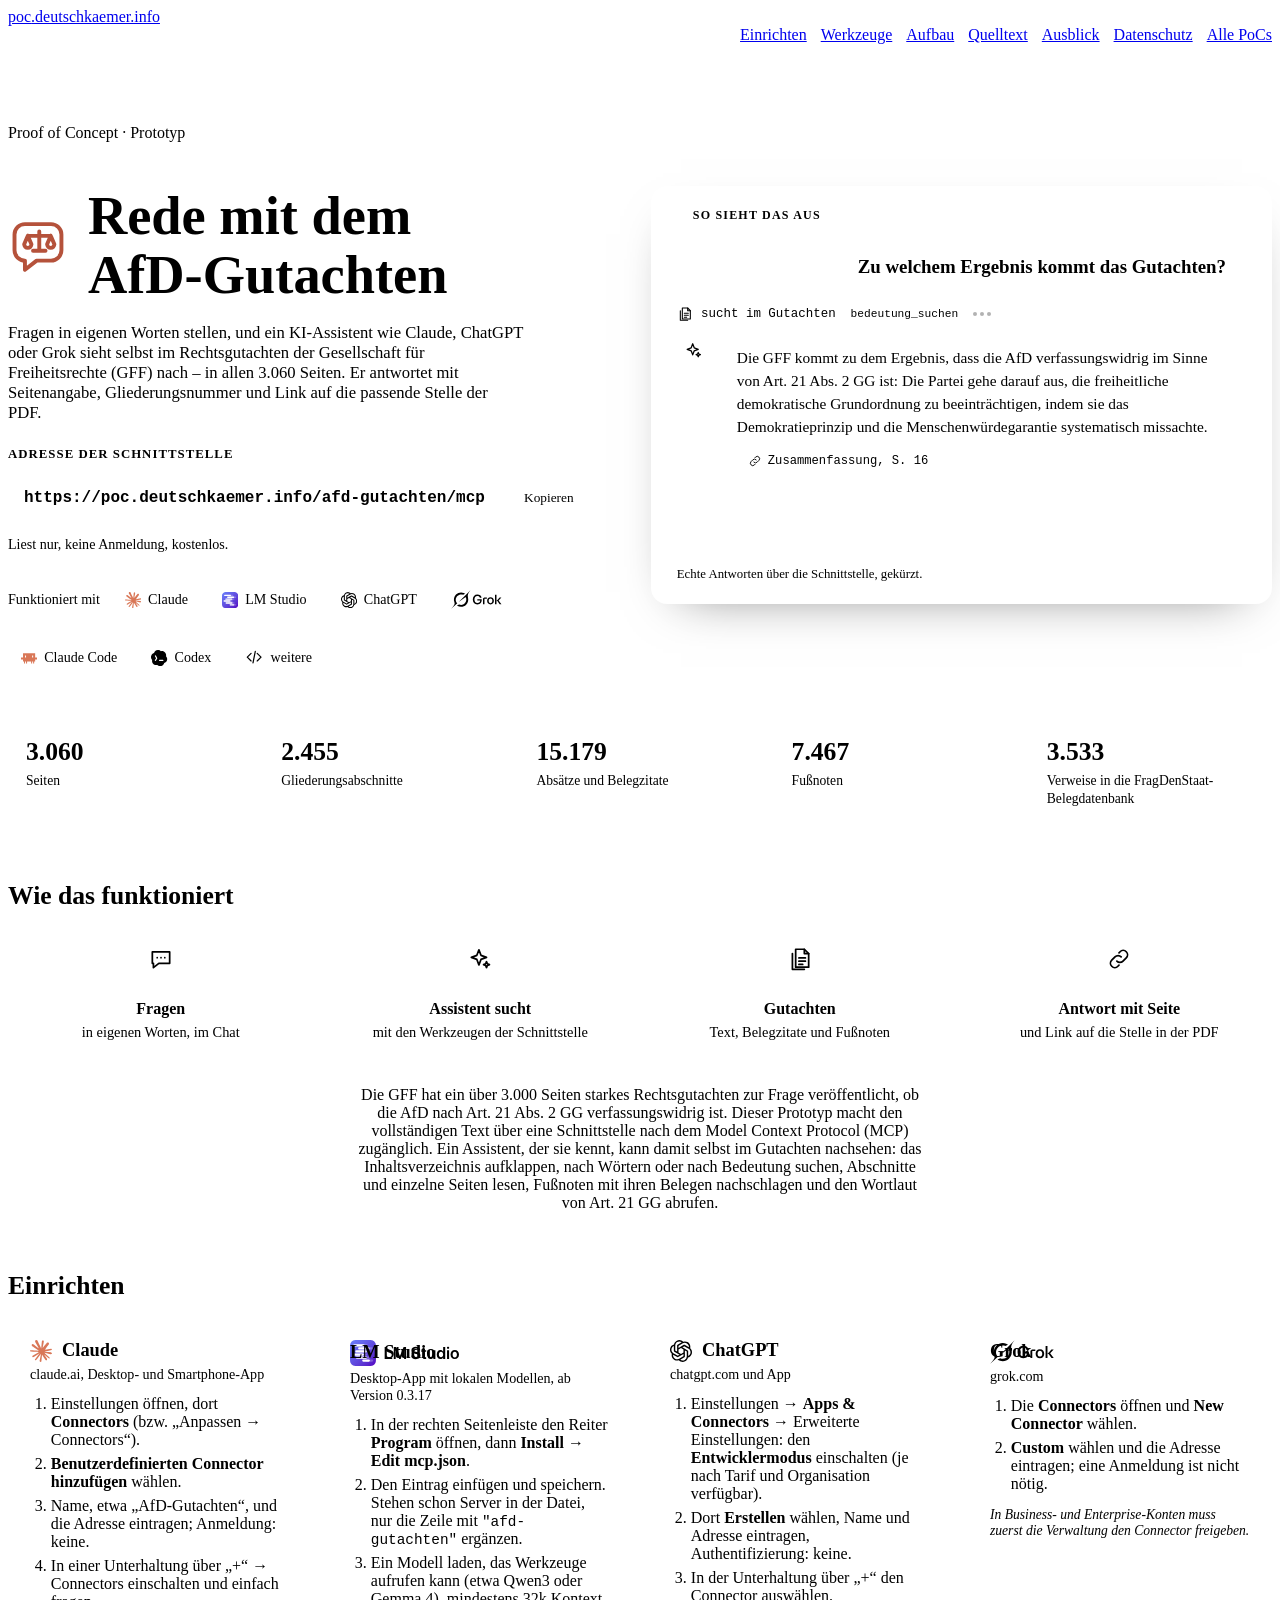
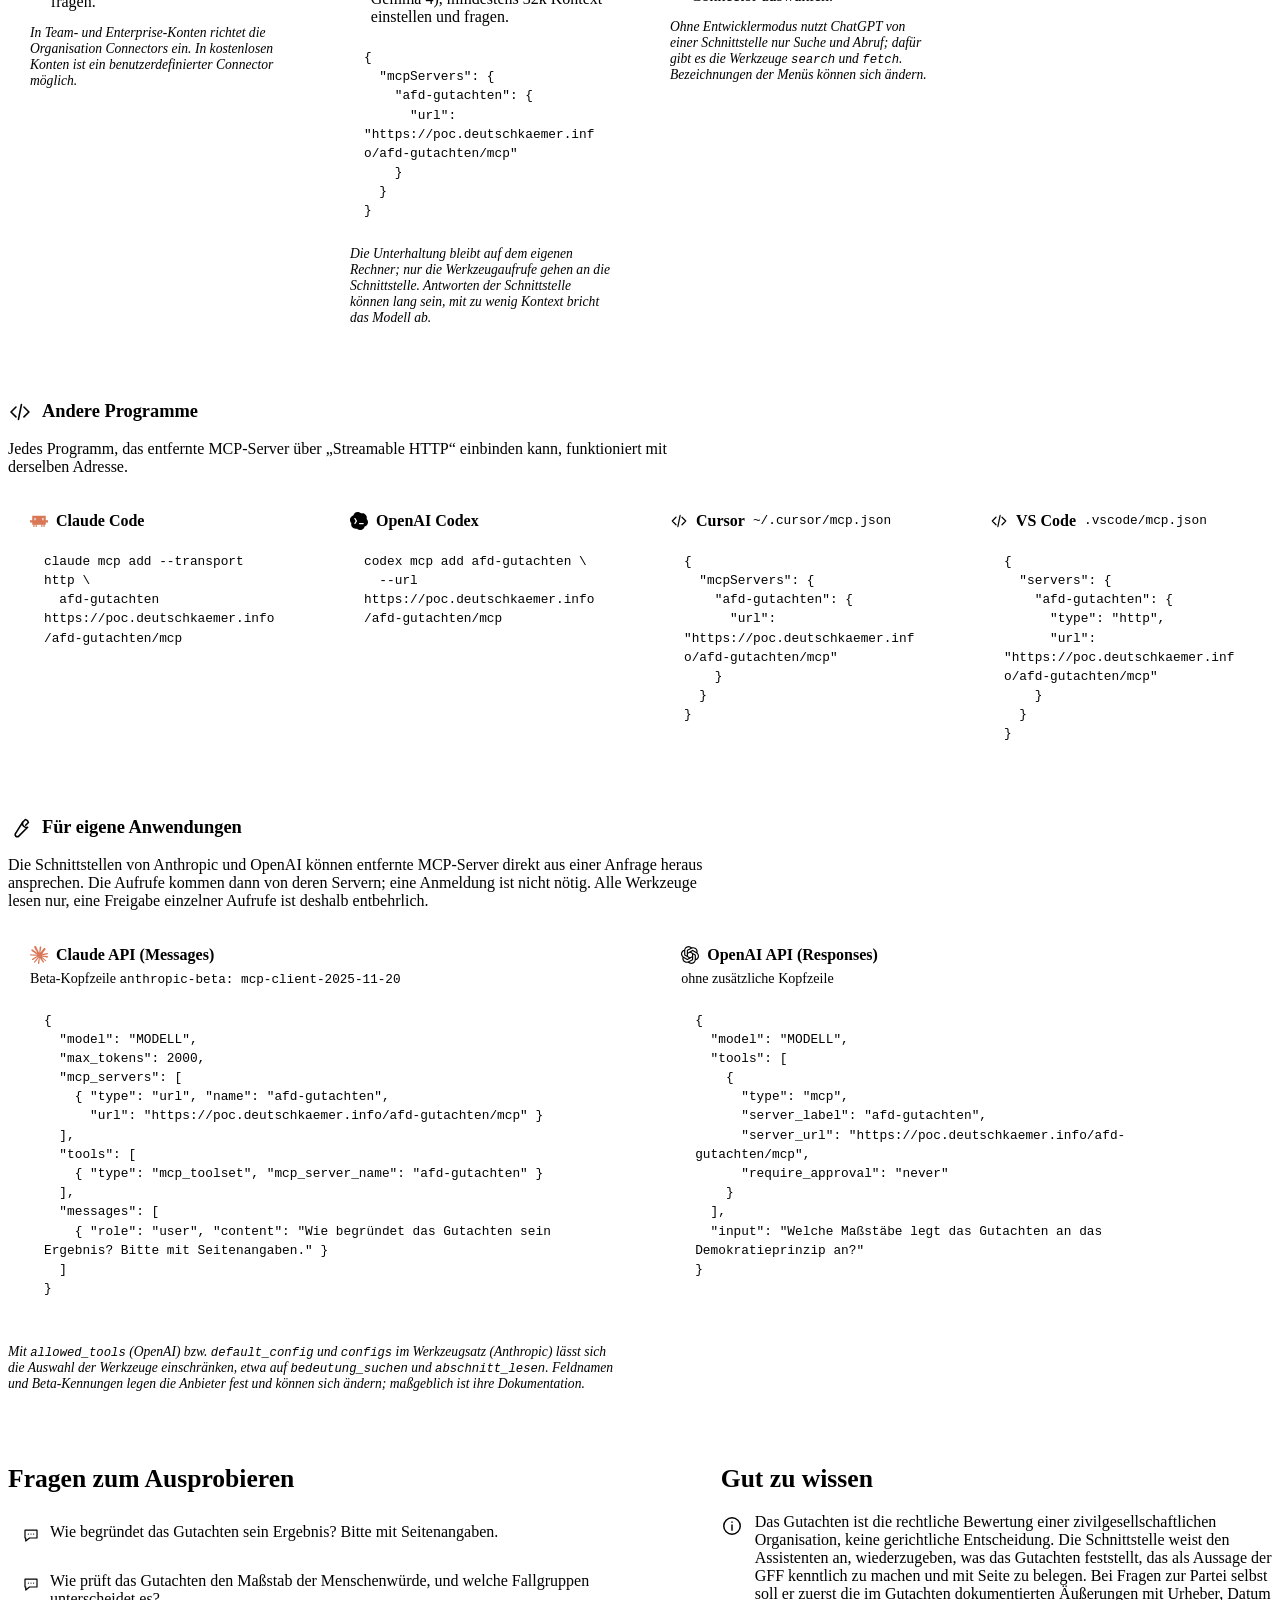
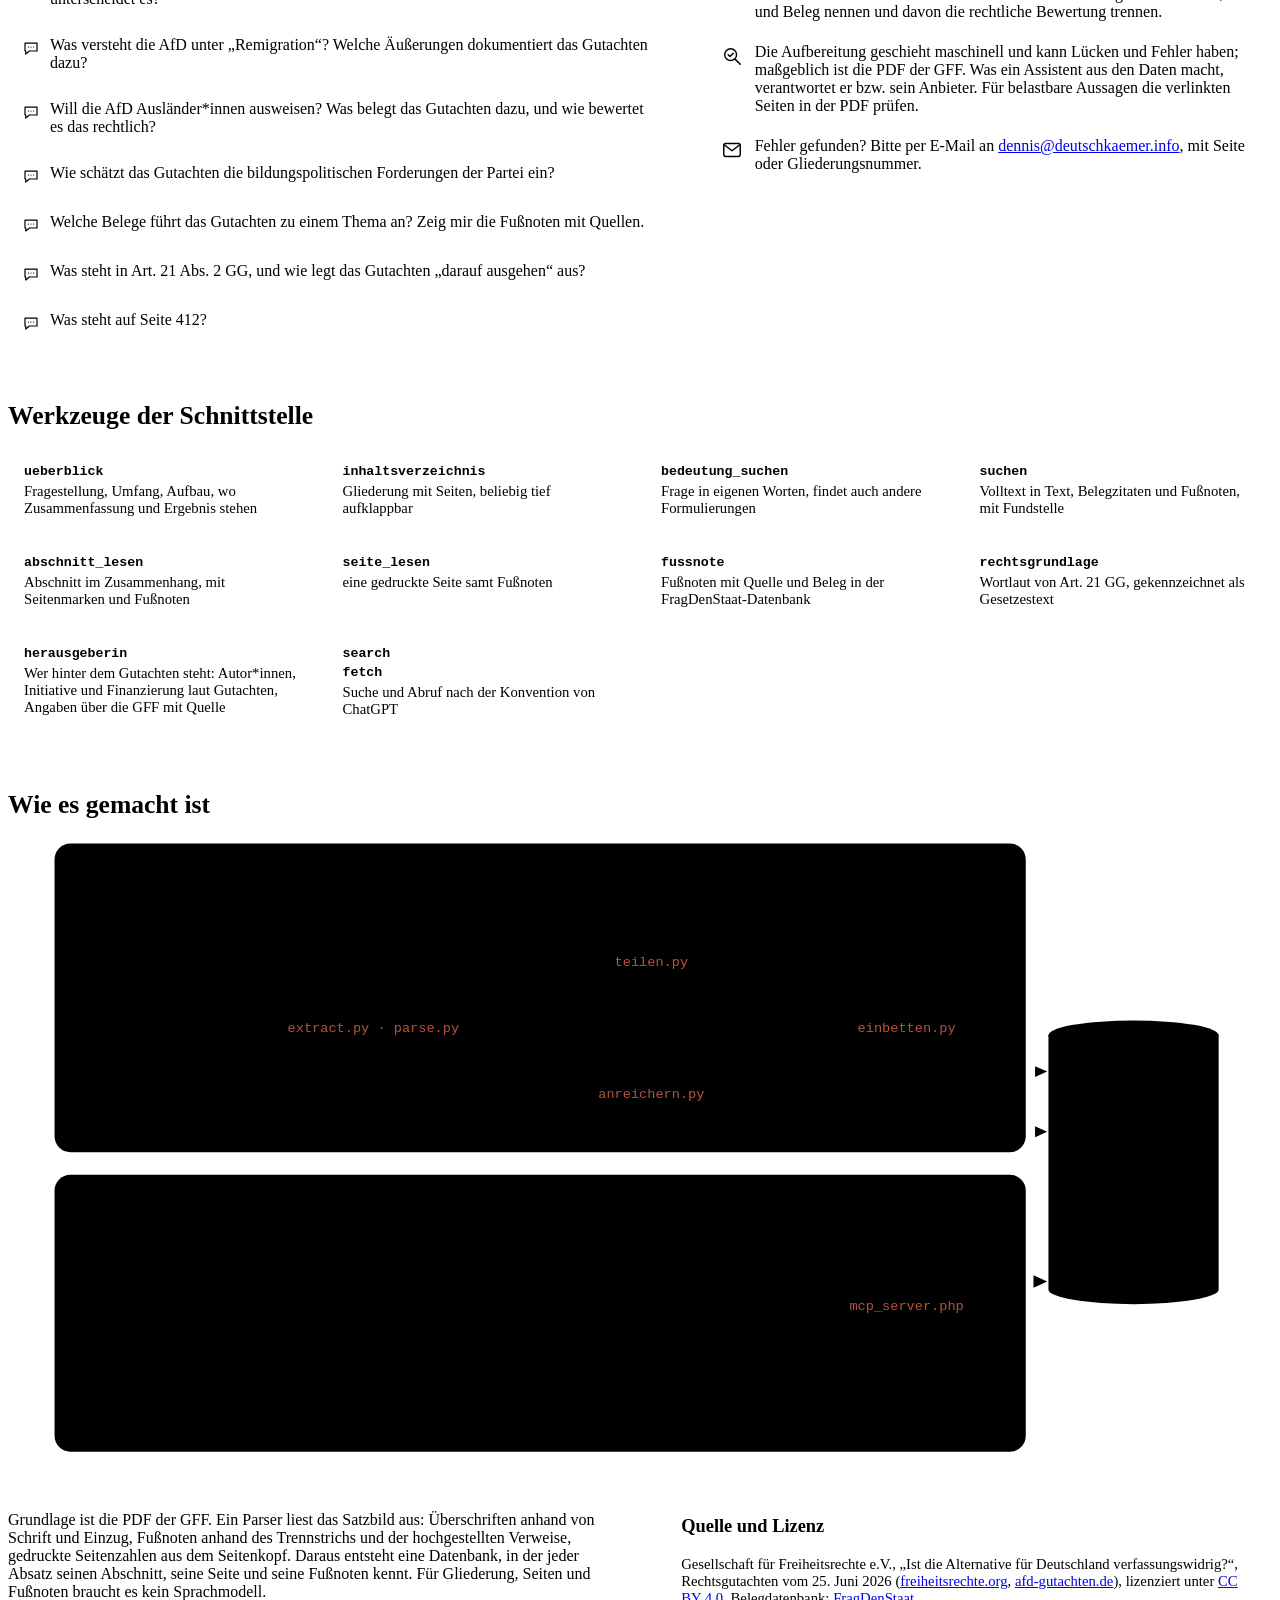
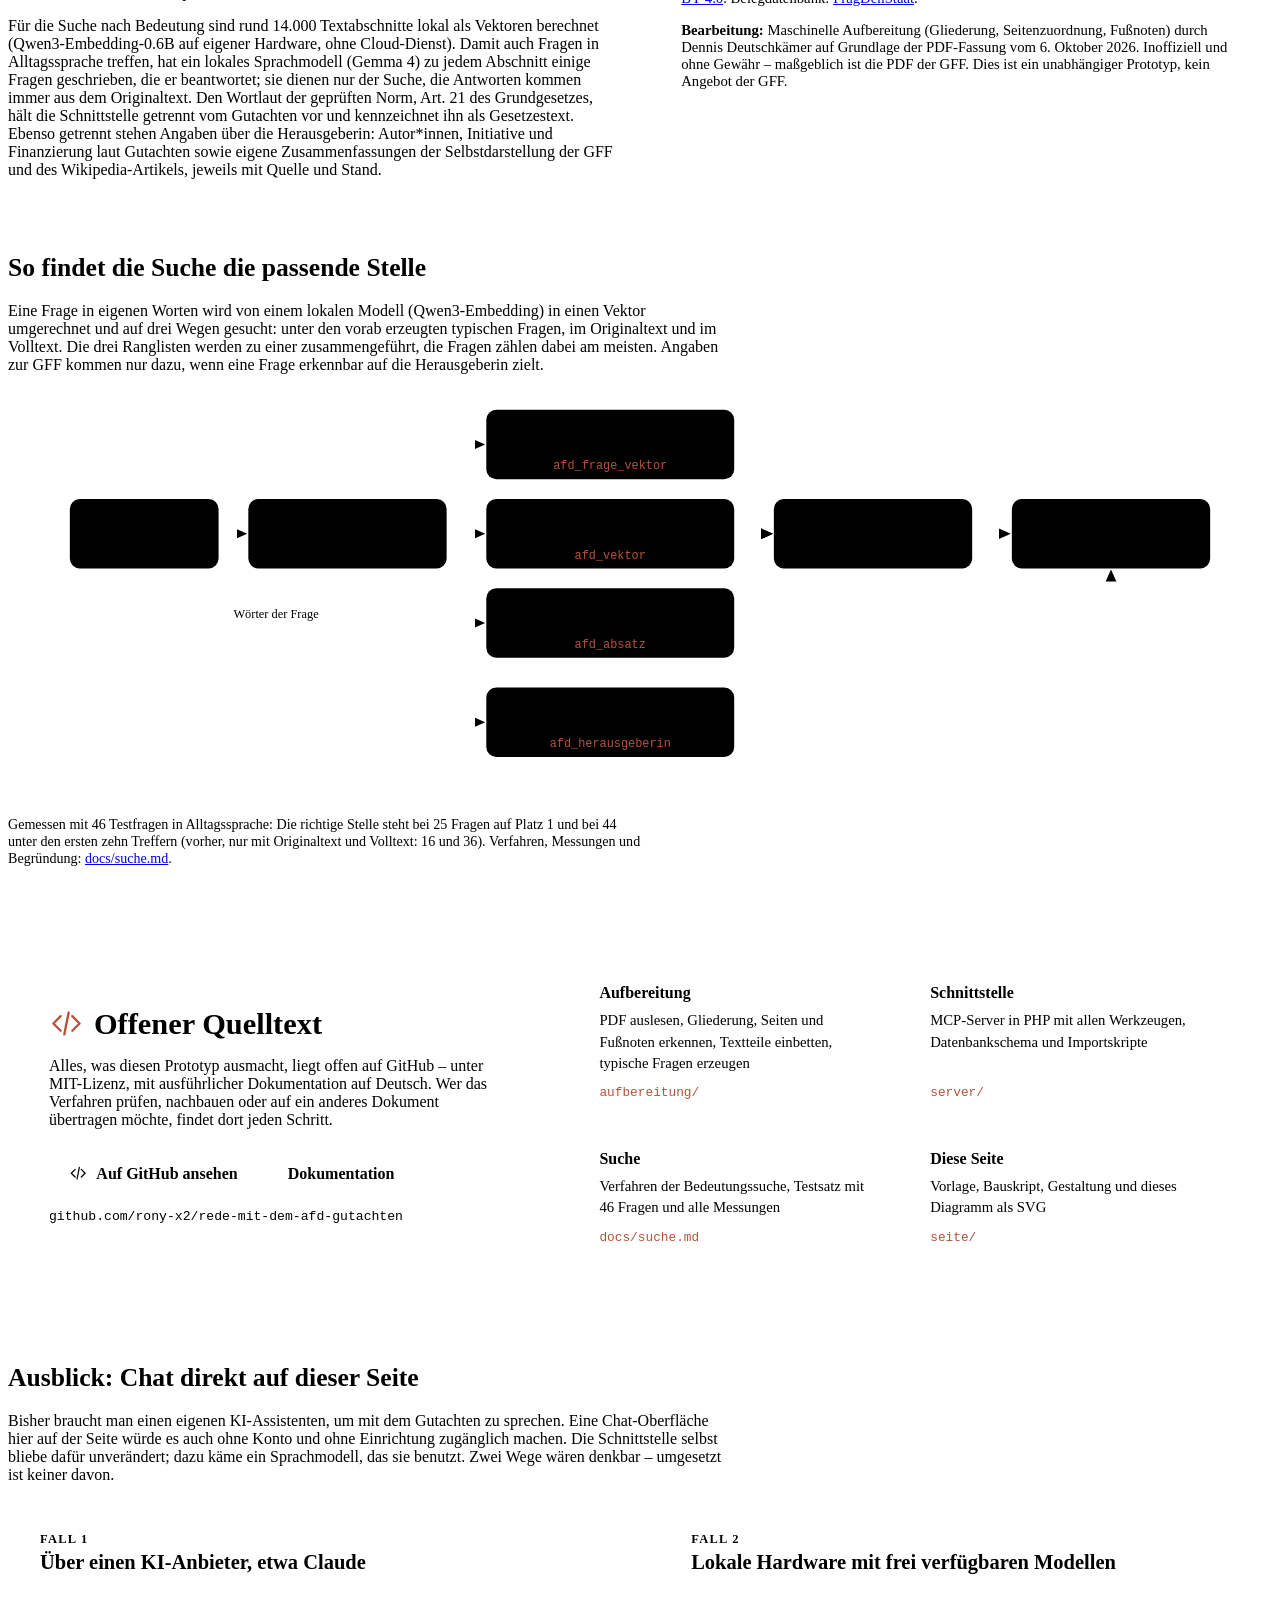
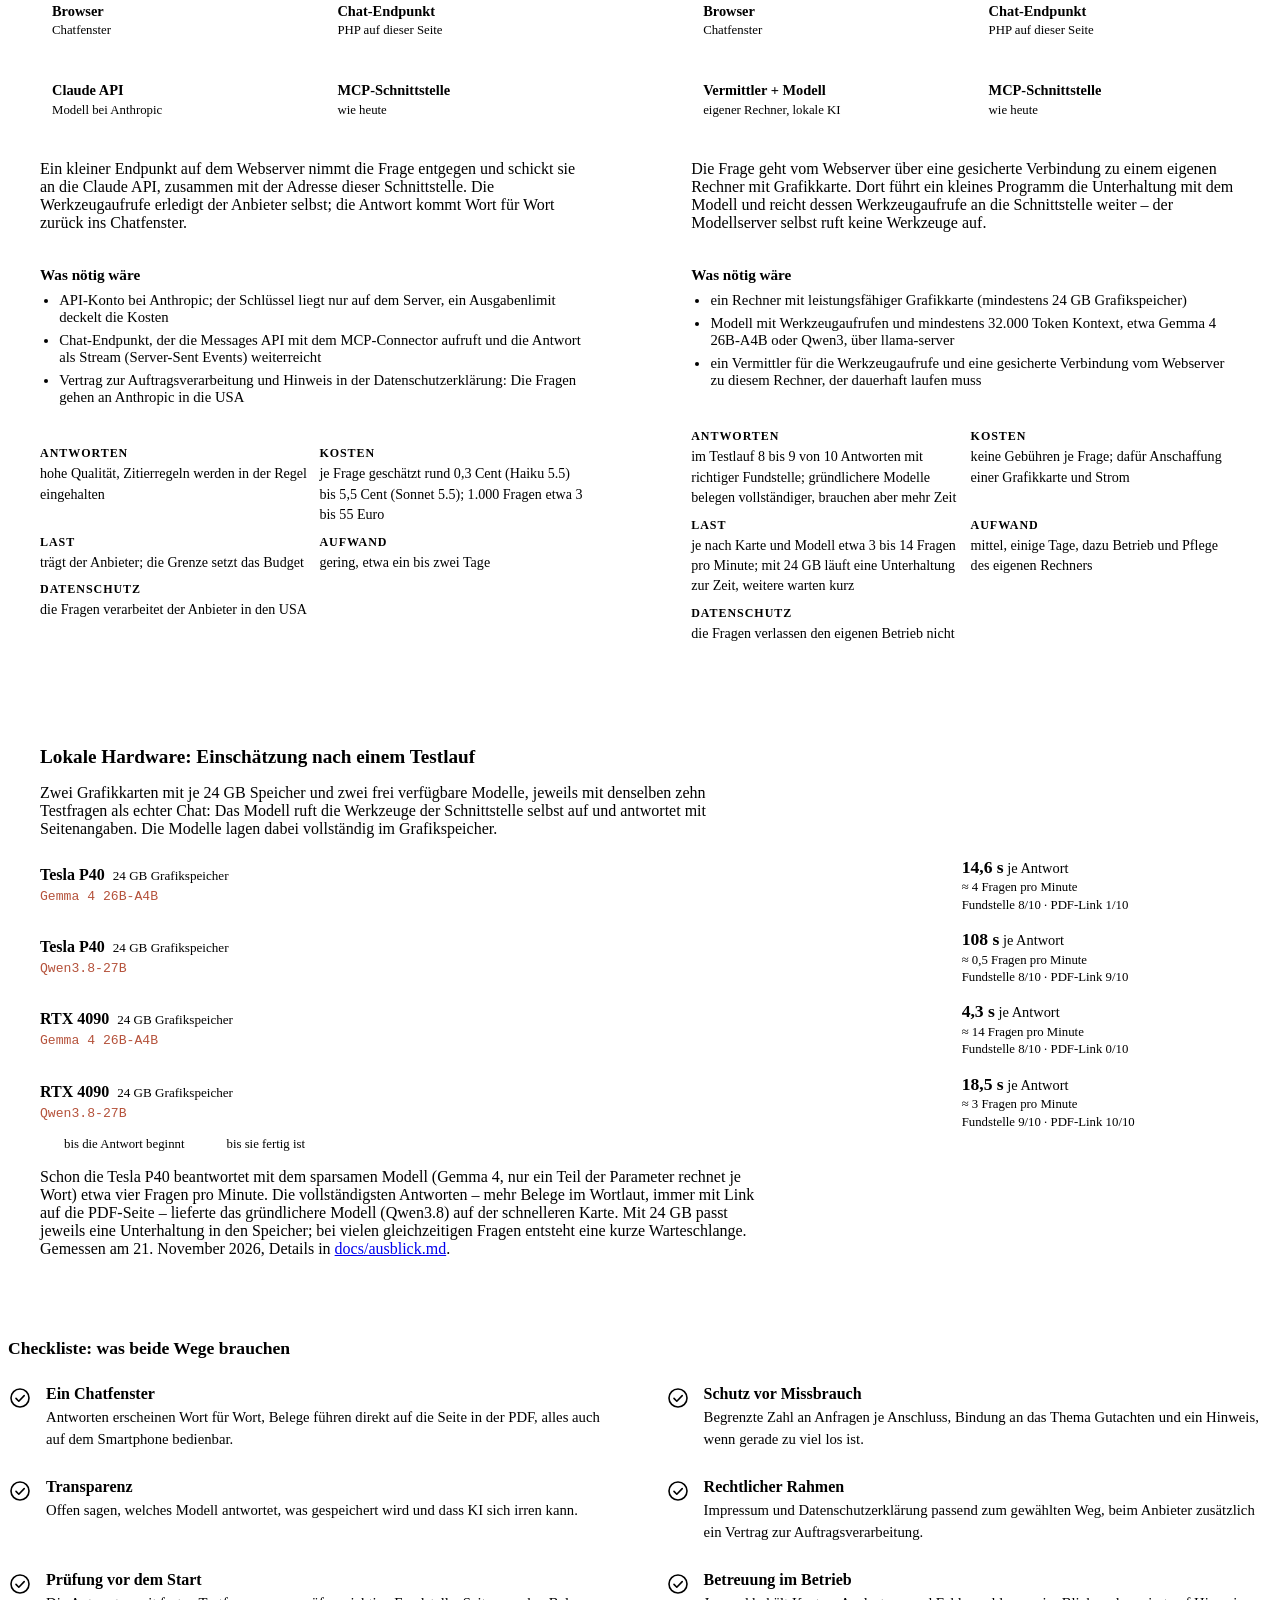
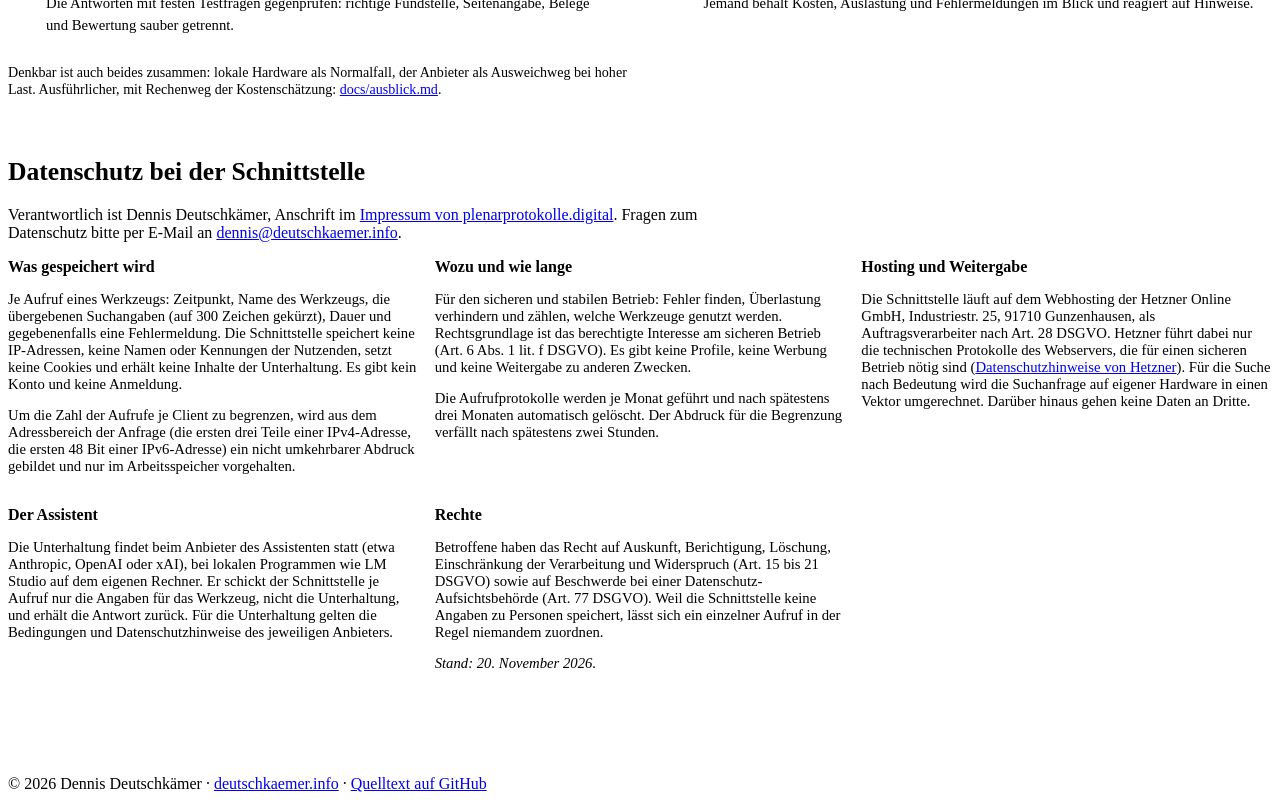
==== commit ab0a5a12: "Projektseite für Suchmaschinen freigegeben noindex entfernt; robots.txt und sitemap.xml im Webroot (" ====
--- a/seite/index.html
+++ b/seite/index.html
@@ -4,8 +4,21 @@
   <meta charset="utf-8">
   <meta name="viewport" content="width=device-width, initial-scale=1">
   <title>Rede mit dem AfD-Gutachten – Proof of Concept</title>
-  <meta name="description" content="Das Rechtsgutachten der Gesellschaft für Freiheitsrechte zur AfD mit Claude, ChatGPT, Grok oder einem anderen Assistenten befragen: Einrichtung der MCP-Schnittstelle, Antworten mit Seitenangaben.">
-  <meta name="robots" content="noindex">
+  <meta name="description" content="Das Rechtsgutachten der Gesellschaft für Freiheitsrechte zur AfD mit Claude, ChatGPT, Grok oder einem lokalen Modell befragen: MCP-Schnittstelle zum vollständigen Text, Antworten mit Seitenangaben und Link auf die Stelle in der PDF.">
+  <link rel="canonical" href="https://poc.deutschkaemer.info/afd-gutachten/">
+  <!-- Open Graph (Vorschau beim Teilen) -->
+  <meta property="og:type" content="website">
+  <meta property="og:site_name" content="poc.deutschkaemer.info">
+  <meta property="og:locale" content="de_DE">
+  <meta property="og:title" content="Rede mit dem AfD-Gutachten">
+  <meta property="og:description" content="Das Rechtsgutachten der Gesellschaft für Freiheitsrechte zur AfD mit Claude, ChatGPT, Grok oder einem lokalen Modell befragen: MCP-Schnittstelle zum vollständigen Text, Antworten mit Seitenangaben und Link auf die Stelle in der PDF.">
+  <meta property="og:url" content="https://poc.deutschkaemer.info/afd-gutachten/">
+  <meta property="og:image" content="https://poc.deutschkaemer.info/afd-gutachten/og.png">
+  <meta property="og:image:type" content="image/png">
+  <meta property="og:image:width" content="1200">
+  <meta property="og:image:height" content="630">
+  <meta property="og:image:alt" content="Rede mit dem AfD-Gutachten – das Rechtsgutachten der GFF über eine MCP-Schnittstelle befragen">
+  <meta name="twitter:card" content="summary_large_image">
   <meta name="color-scheme" content="dark light">
   <meta name="darkreader-lock">
   <link rel="icon" href="favicon.svg" type="image/svg+xml">
@@ -15,6 +28,133 @@
   <script>document.documentElement.classList.add('js')</script>
   <link rel="stylesheet" href="/style.css?v=5">
   <link rel="stylesheet" href="seite.css?v=16">
+  <script type="application/ld+json">
+{
+ "@context": "https://schema.org",
+ "@graph": [
+  {
+   "@type": "WebPage",
+   "@id": "https://poc.deutschkaemer.info/afd-gutachten/#seite",
+   "url": "https://poc.deutschkaemer.info/afd-gutachten/",
+   "name": "Rede mit dem AfD-Gutachten",
+   "description": "Das Rechtsgutachten der Gesellschaft für Freiheitsrechte zur AfD mit Claude, ChatGPT, Grok oder einem lokalen Modell befragen: MCP-Schnittstelle zum vollständigen Text, Antworten mit Seitenangaben und Link auf die Stelle in der PDF.",
+   "inLanguage": "de",
+   "isPartOf": {
+    "@type": "WebSite",
+    "@id": "https://poc.deutschkaemer.info/#website",
+    "name": "Proof of Concepts – Dennis Deutschkämer",
+    "url": "https://poc.deutschkaemer.info/",
+    "author": {
+     "@id": "https://deutschkaemer.info/#person"
+    }
+   },
+   "about": {
+    "@id": "https://poc.deutschkaemer.info/afd-gutachten/#gutachten"
+   },
+   "mainEntity": {
+    "@id": "https://poc.deutschkaemer.info/afd-gutachten/#schnittstelle"
+   },
+   "author": {
+    "@id": "https://deutschkaemer.info/#person"
+   },
+   "primaryImageOfPage": "https://poc.deutschkaemer.info/afd-gutachten/og.png",
+   "breadcrumb": {
+    "@type": "BreadcrumbList",
+    "itemListElement": [
+     {
+      "@type": "ListItem",
+      "position": 1,
+      "name": "Proof of Concepts",
+      "item": "https://poc.deutschkaemer.info/"
+     },
+     {
+      "@type": "ListItem",
+      "position": 2,
+      "name": "Rede mit dem AfD-Gutachten",
+      "item": "https://poc.deutschkaemer.info/afd-gutachten/"
+     }
+    ]
+   }
+  },
+  {
+   "@type": [
+    "SoftwareApplication",
+    "WebAPI"
+   ],
+   "@id": "https://poc.deutschkaemer.info/afd-gutachten/#schnittstelle",
+   "name": "Rede mit dem AfD-Gutachten (MCP-Schnittstelle)",
+   "url": "https://poc.deutschkaemer.info/afd-gutachten/mcp",
+   "description": "MCP-Server (Model Context Protocol, Streamable HTTP) mit Werkzeugen zum Suchen, Lesen und Zitieren im Gutachten; nur lesend, ohne Anmeldung.",
+   "applicationCategory": "ReferenceApplication",
+   "operatingSystem": "Web",
+   "isAccessibleForFree": true,
+   "inLanguage": "de",
+   "offers": {
+    "@type": "Offer",
+    "price": "0",
+    "priceCurrency": "EUR"
+   },
+   "documentation": "https://github.com/rony-x2/rede-mit-dem-afd-gutachten/blob/main/docs/werkzeuge.md",
+   "isBasedOn": {
+    "@id": "https://poc.deutschkaemer.info/afd-gutachten/#gutachten"
+   },
+   "author": {
+    "@id": "https://deutschkaemer.info/#person"
+   },
+   "provider": {
+    "@id": "https://deutschkaemer.info/#person"
+   }
+  },
+  {
+   "@type": "SoftwareSourceCode",
+   "@id": "https://poc.deutschkaemer.info/afd-gutachten/#quelltext",
+   "name": "rede-mit-dem-afd-gutachten",
+   "codeRepository": "https://github.com/rony-x2/rede-mit-dem-afd-gutachten",
+   "programmingLanguage": [
+    "PHP",
+    "Python",
+    "JavaScript"
+   ],
+   "license": "https://opensource.org/license/mit",
+   "author": {
+    "@id": "https://deutschkaemer.info/#person"
+   },
+   "targetProduct": {
+    "@id": "https://poc.deutschkaemer.info/afd-gutachten/#schnittstelle"
+   }
+  },
+  {
+   "@type": "Report",
+   "@id": "https://poc.deutschkaemer.info/afd-gutachten/#gutachten",
+   "name": "Ist die Alternative für Deutschland verfassungswidrig?",
+   "description": "Rechtsgutachten zur Frage, ob die AfD nach Art. 21 Abs. 2 GG verfassungswidrig ist.",
+   "author": {
+    "@id": "https://freiheitsrechte.org/#organisation"
+   },
+   "publisher": {
+    "@id": "https://freiheitsrechte.org/#organisation"
+   },
+   "datePublished": "2026-06-25",
+   "inLanguage": "de",
+   "url": "https://freiheitsrechte.org/uploads/publications/Demokratie/GFF_AfD-Gutachten.pdf",
+   "license": "https://creativecommons.org/licenses/by/4.0/"
+  },
+  {
+   "@type": "Organization",
+   "@id": "https://freiheitsrechte.org/#organisation",
+   "name": "Gesellschaft für Freiheitsrechte e.V.",
+   "alternateName": "GFF",
+   "url": "https://freiheitsrechte.org"
+  },
+  {
+   "@type": "Person",
+   "@id": "https://deutschkaemer.info/#person",
+   "name": "Dennis Deutschkämer",
+   "url": "https://deutschkaemer.info"
+  }
+ ]
+}
+  </script>
 </head>
 <body>
   <header class="kopf">
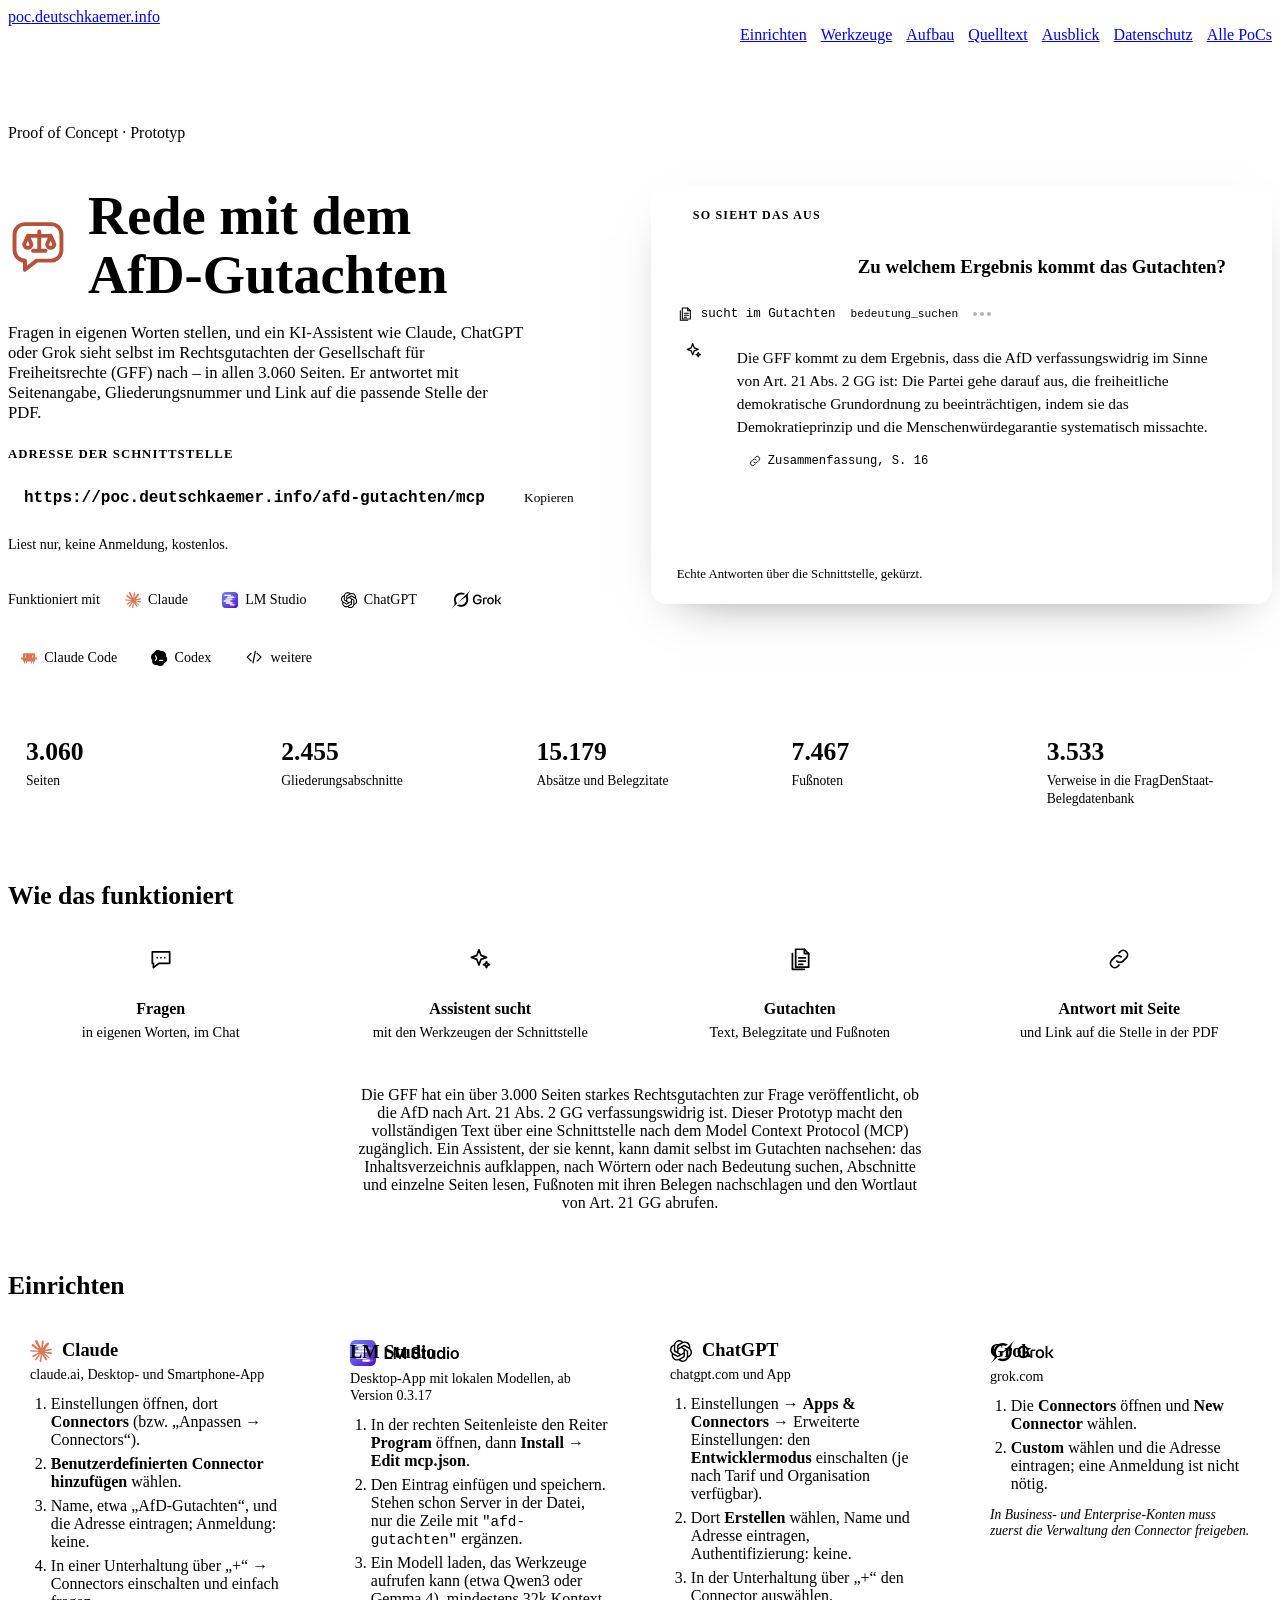
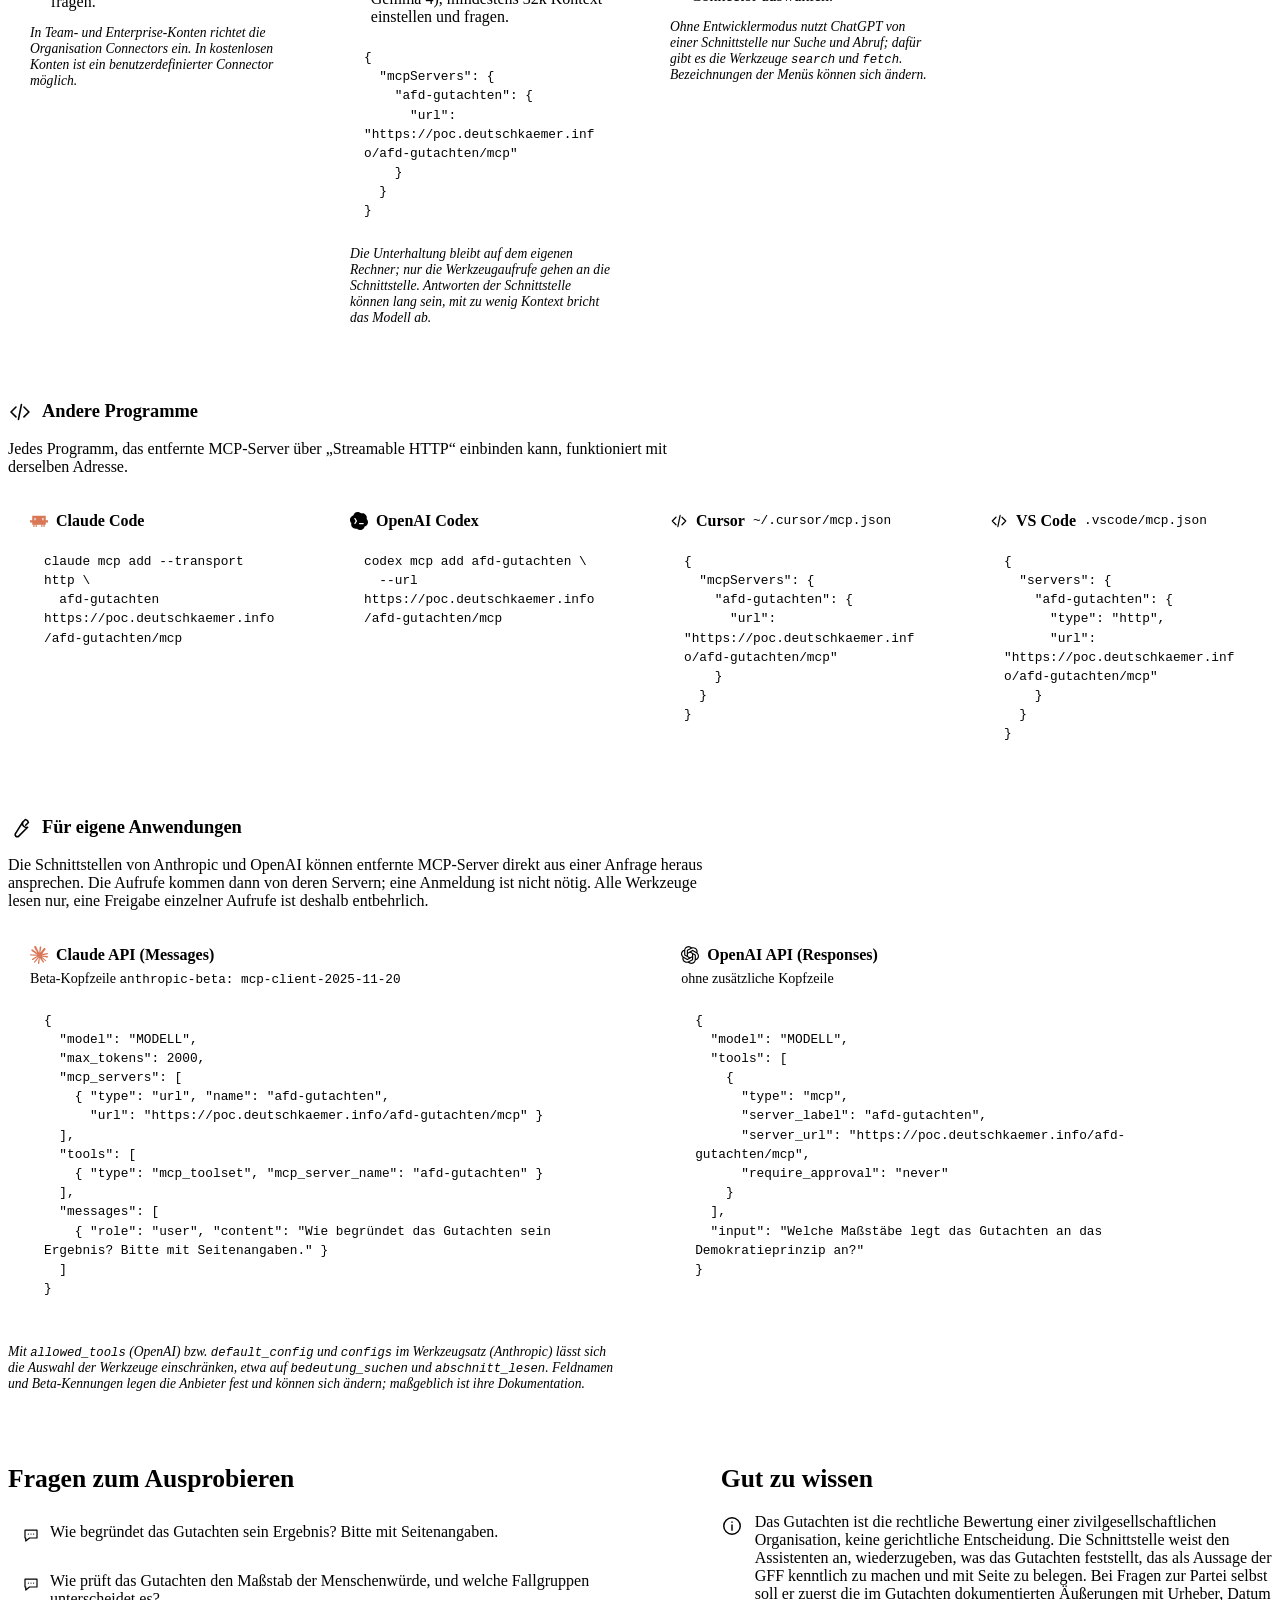
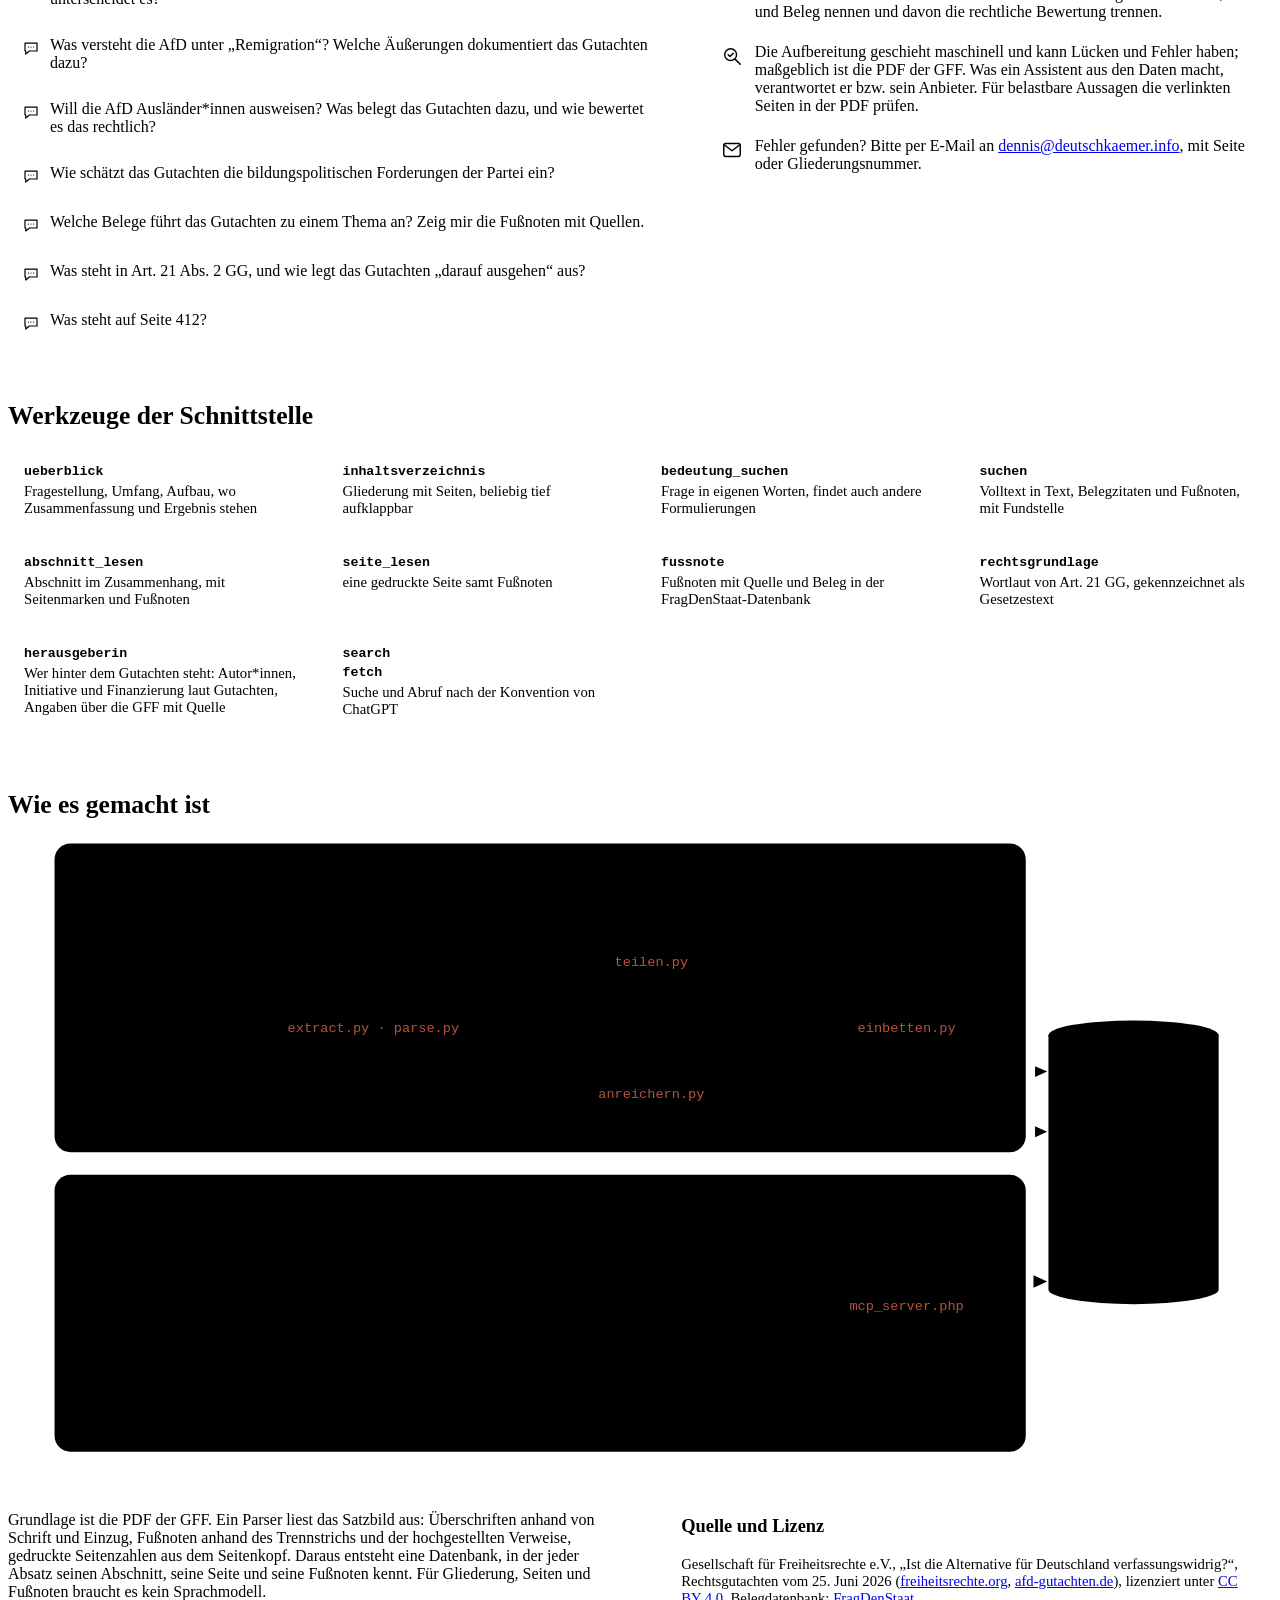
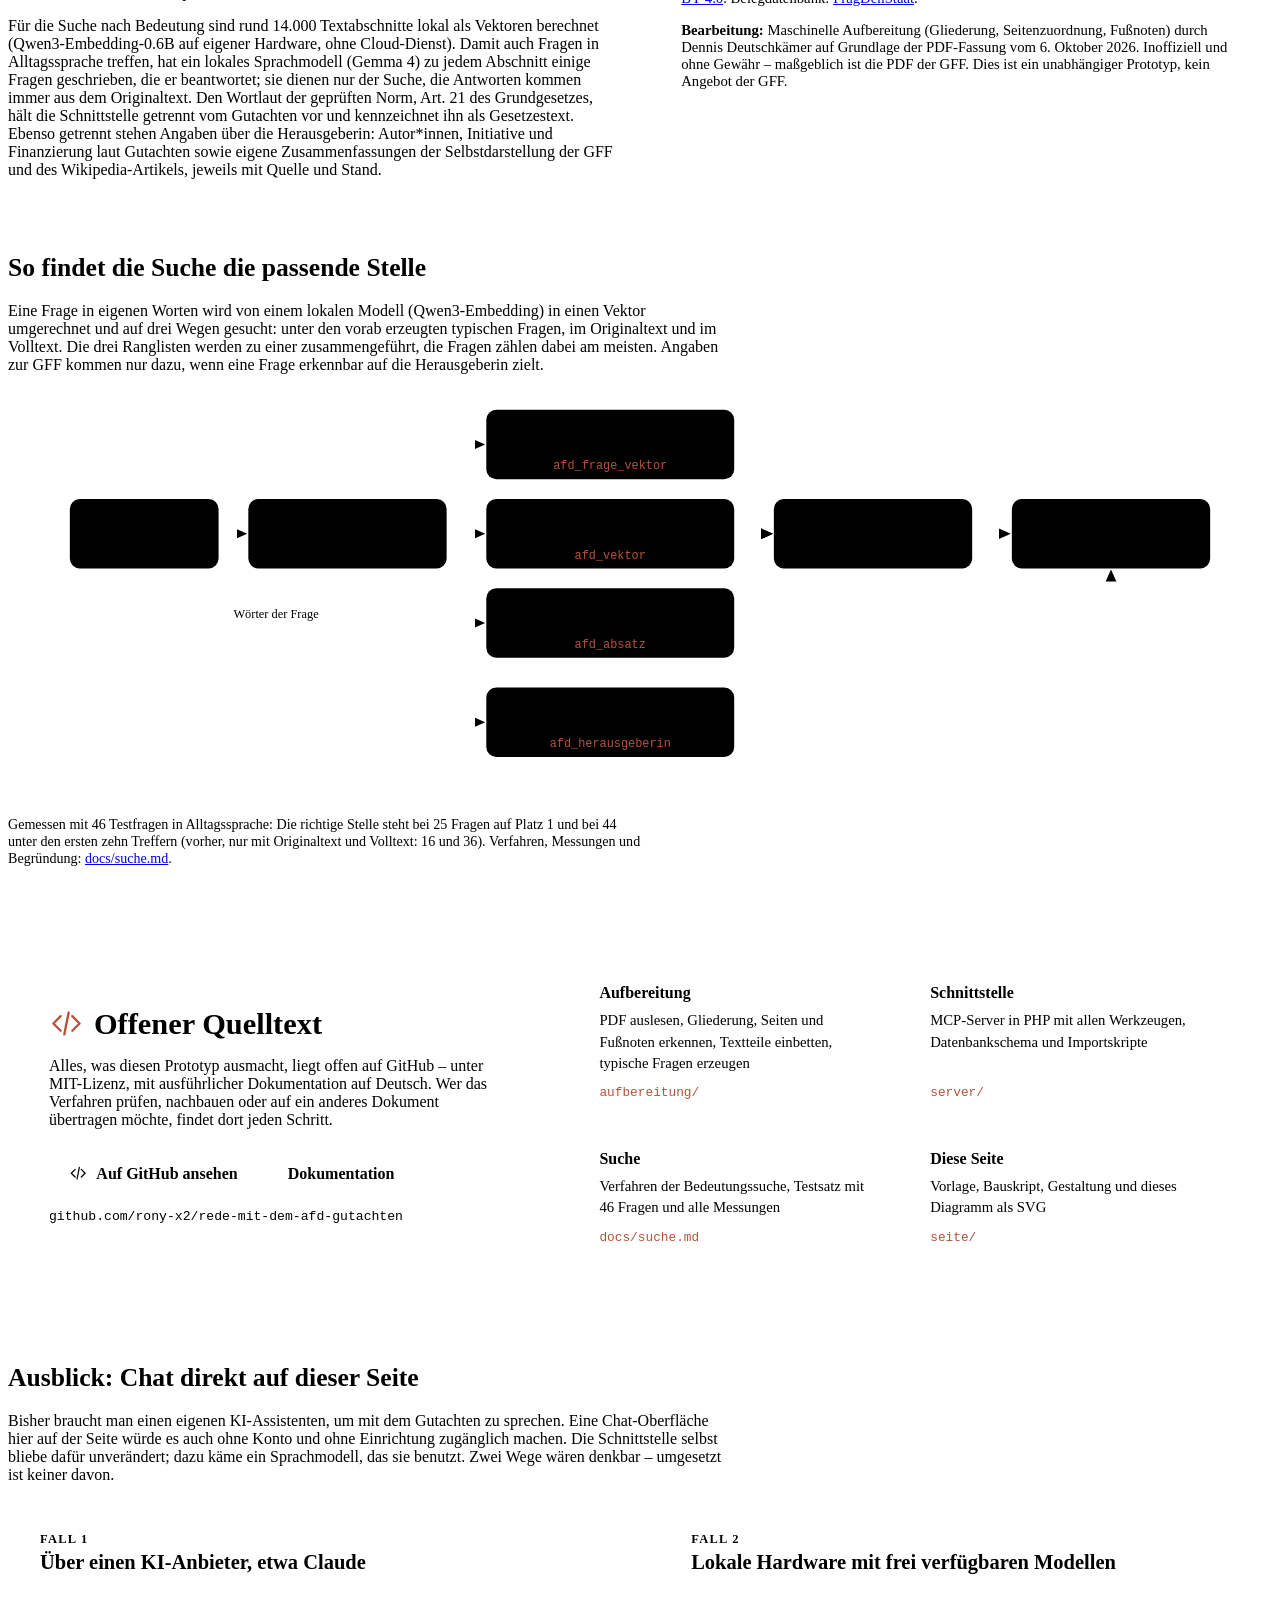
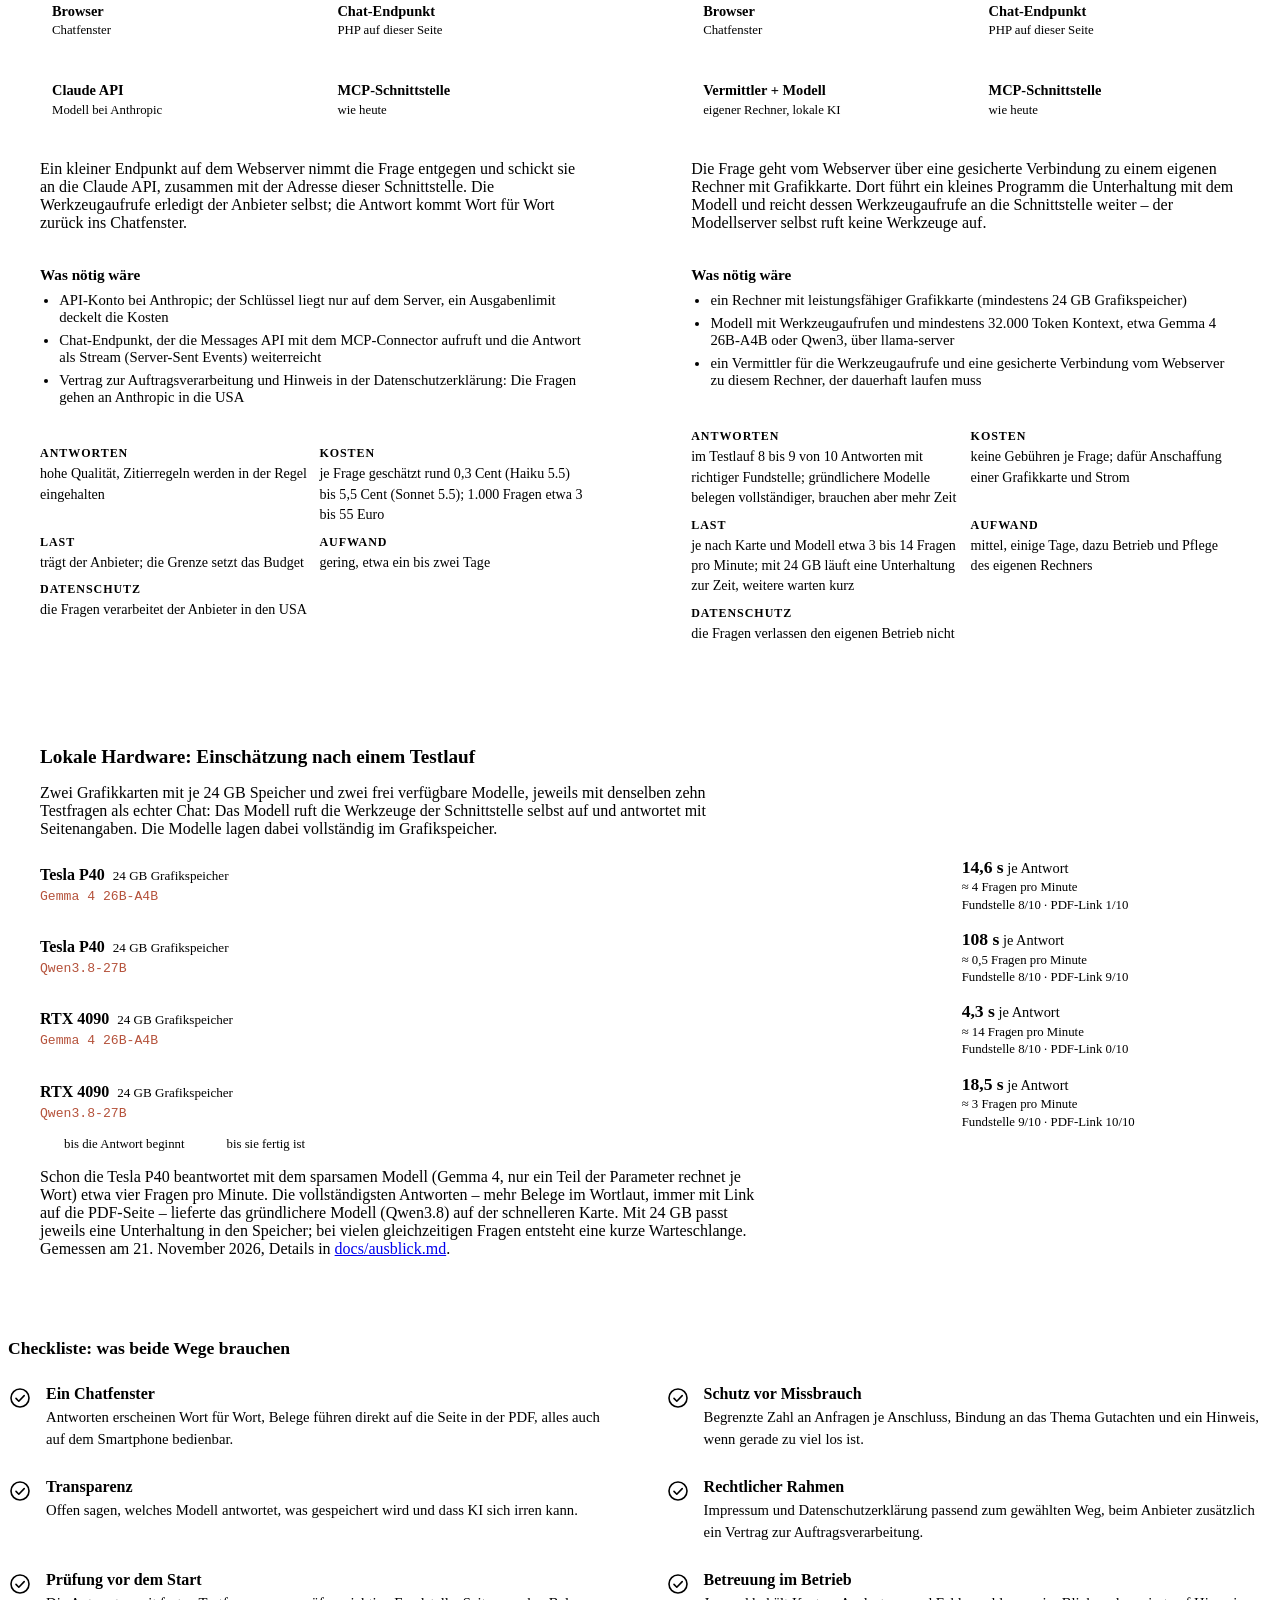
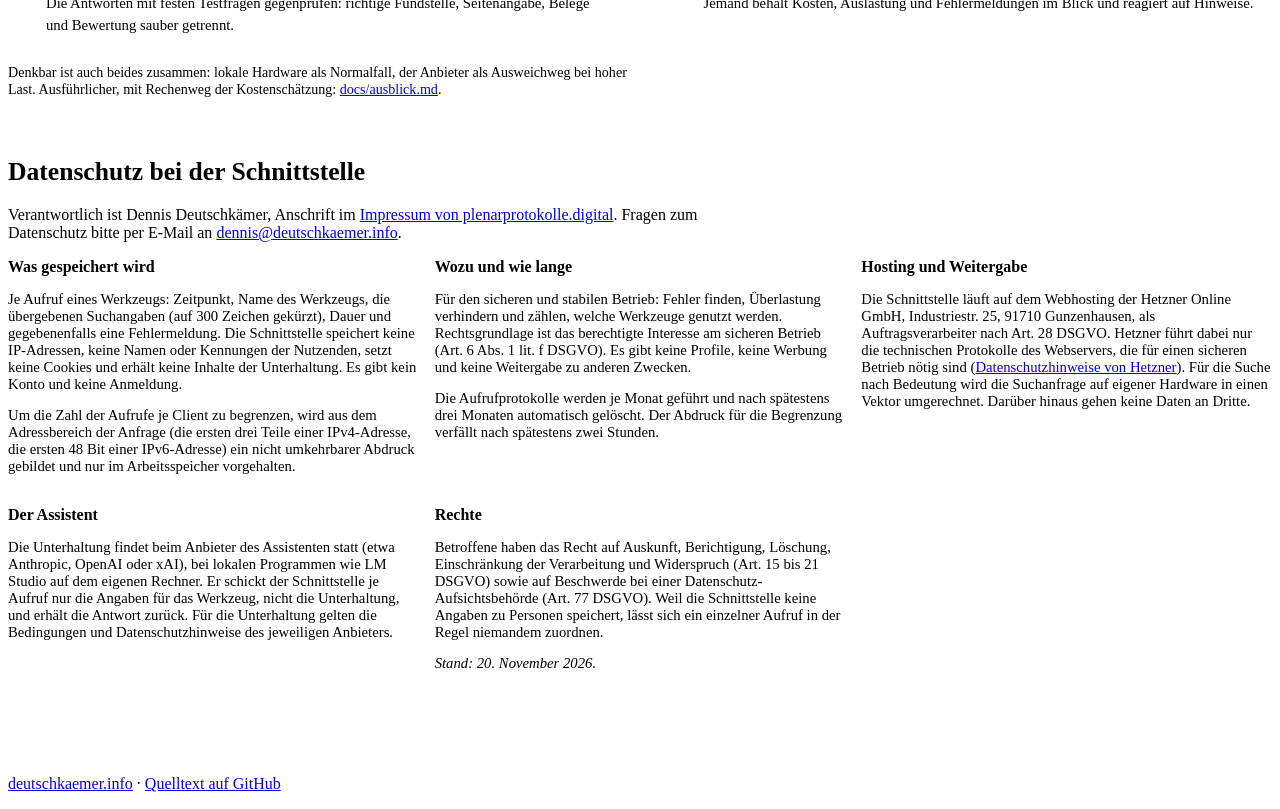
==== commit e15a53b0: "Fußzeile ohne Copyright-Zeile Co-Authored-By: Claude Opus 5.5 <noreply@anthropic.com> Claude-Session" ====
--- a/seite/index.html
+++ b/seite/index.html
@@ -669,7 +669,7 @@
 
   <footer class="fuss">
     <div class="rahmen">
-      <p>© 2026 Dennis Deutschkämer · <a href="https://deutschkaemer.info">deutschkaemer.info</a> · <a href="https://github.com/rony-x2/rede-mit-dem-afd-gutachten">Quelltext auf GitHub</a></p>
+      <p><a href="https://deutschkaemer.info">deutschkaemer.info</a> · <a href="https://github.com/rony-x2/rede-mit-dem-afd-gutachten">Quelltext auf GitHub</a></p>
     </div>
   </footer>
   <script src="seite.js?v=4" defer></script>
